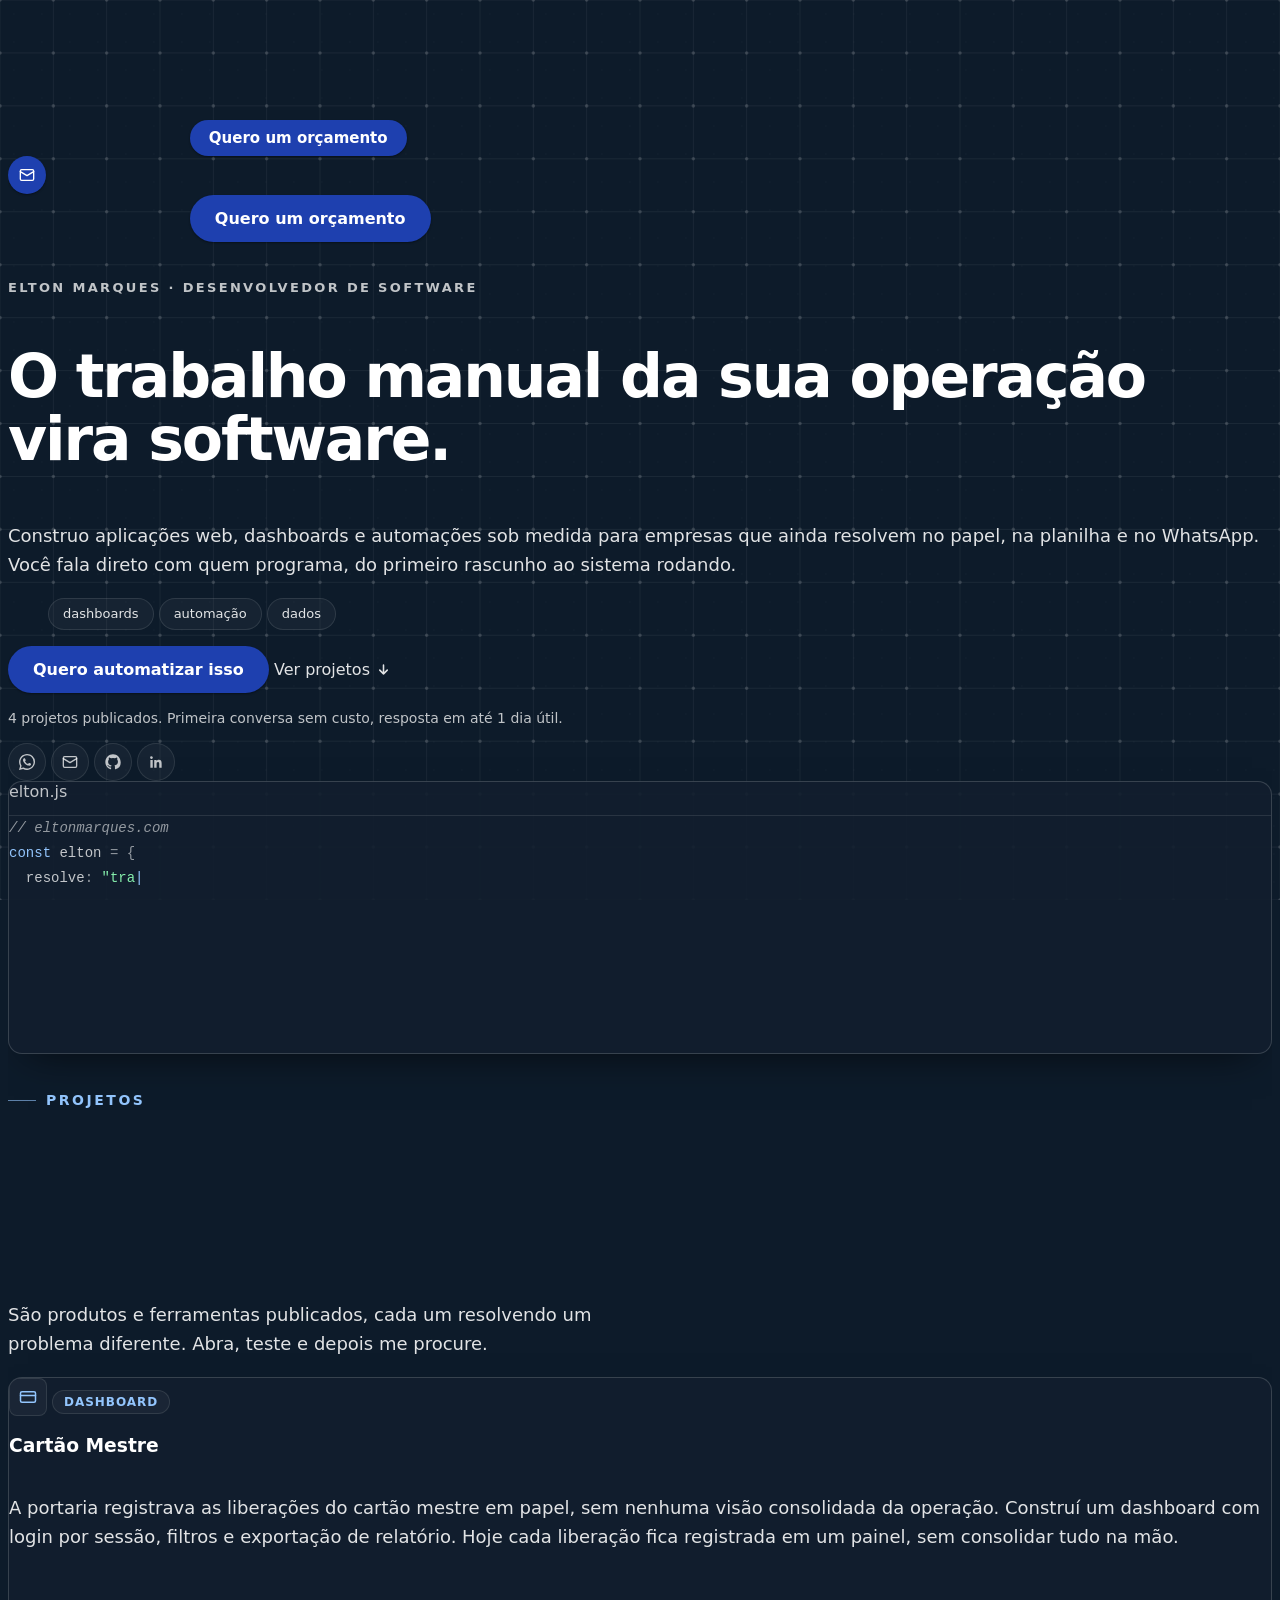
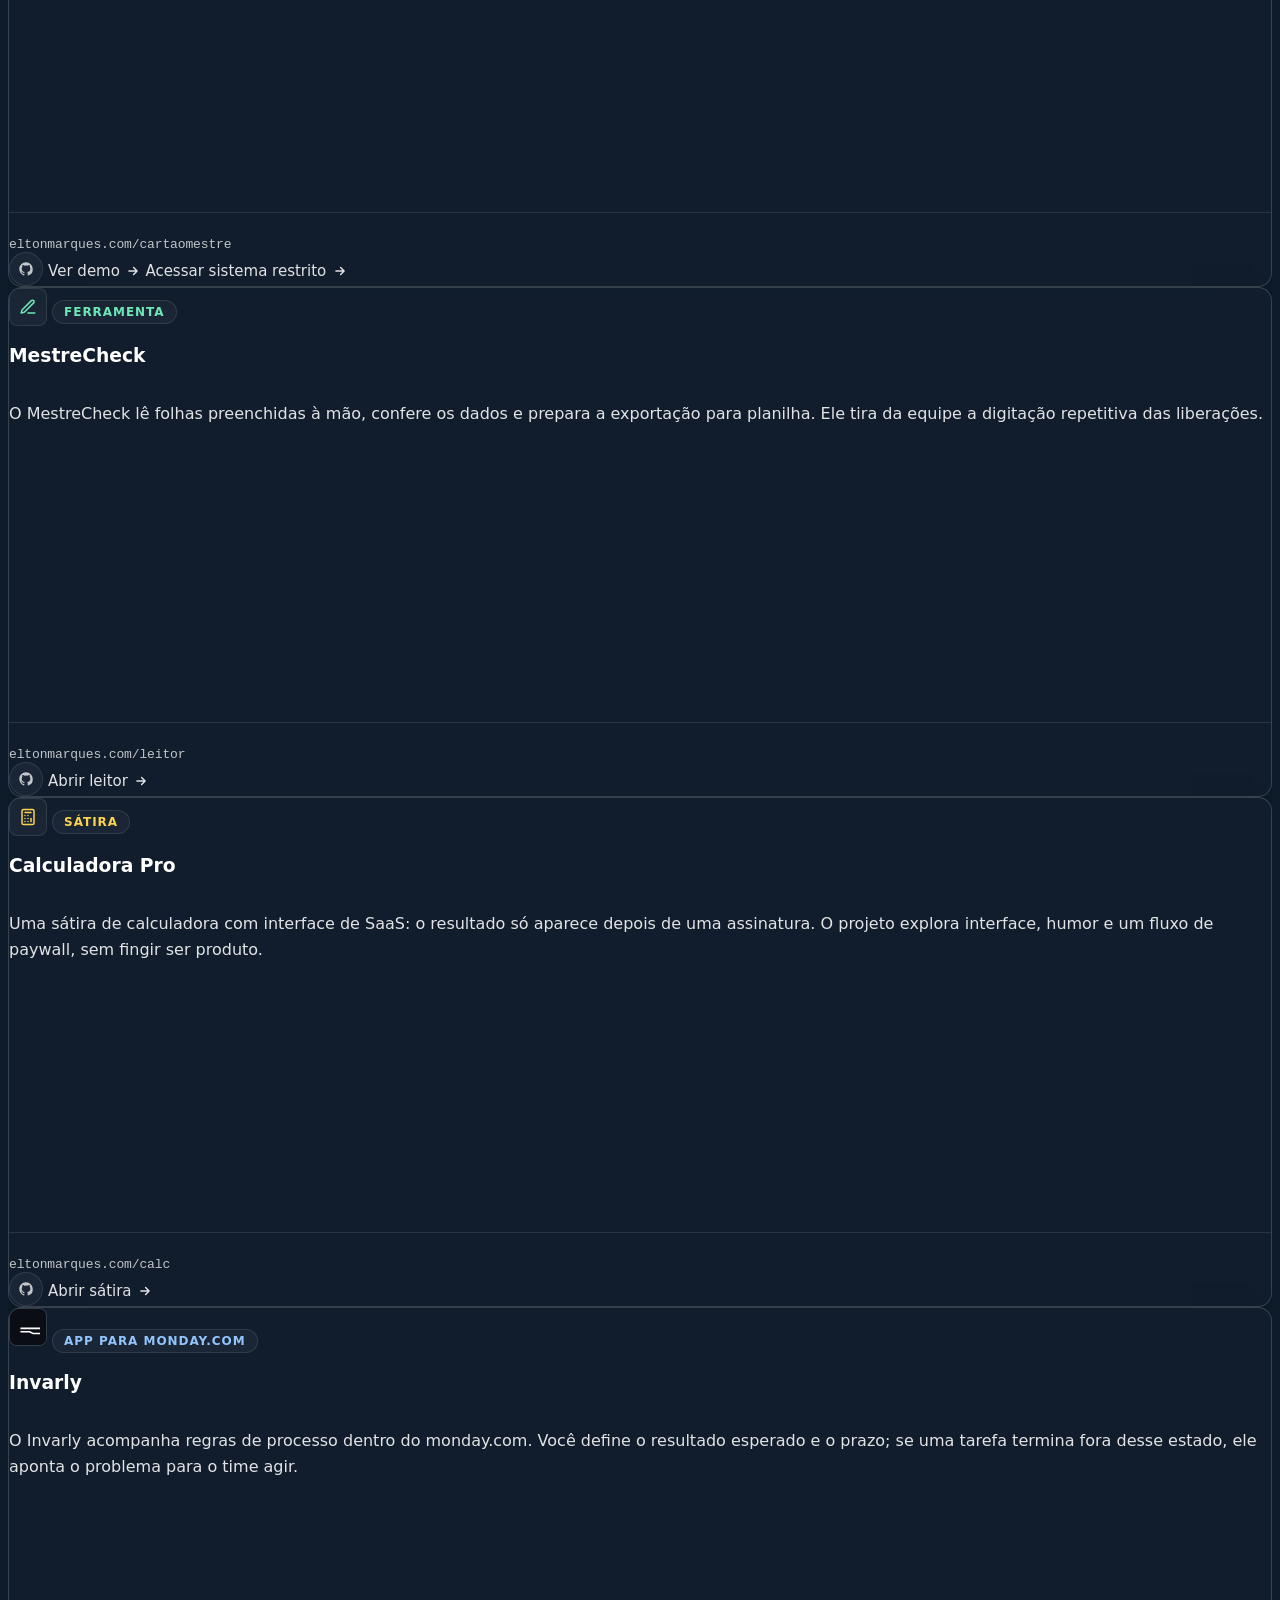
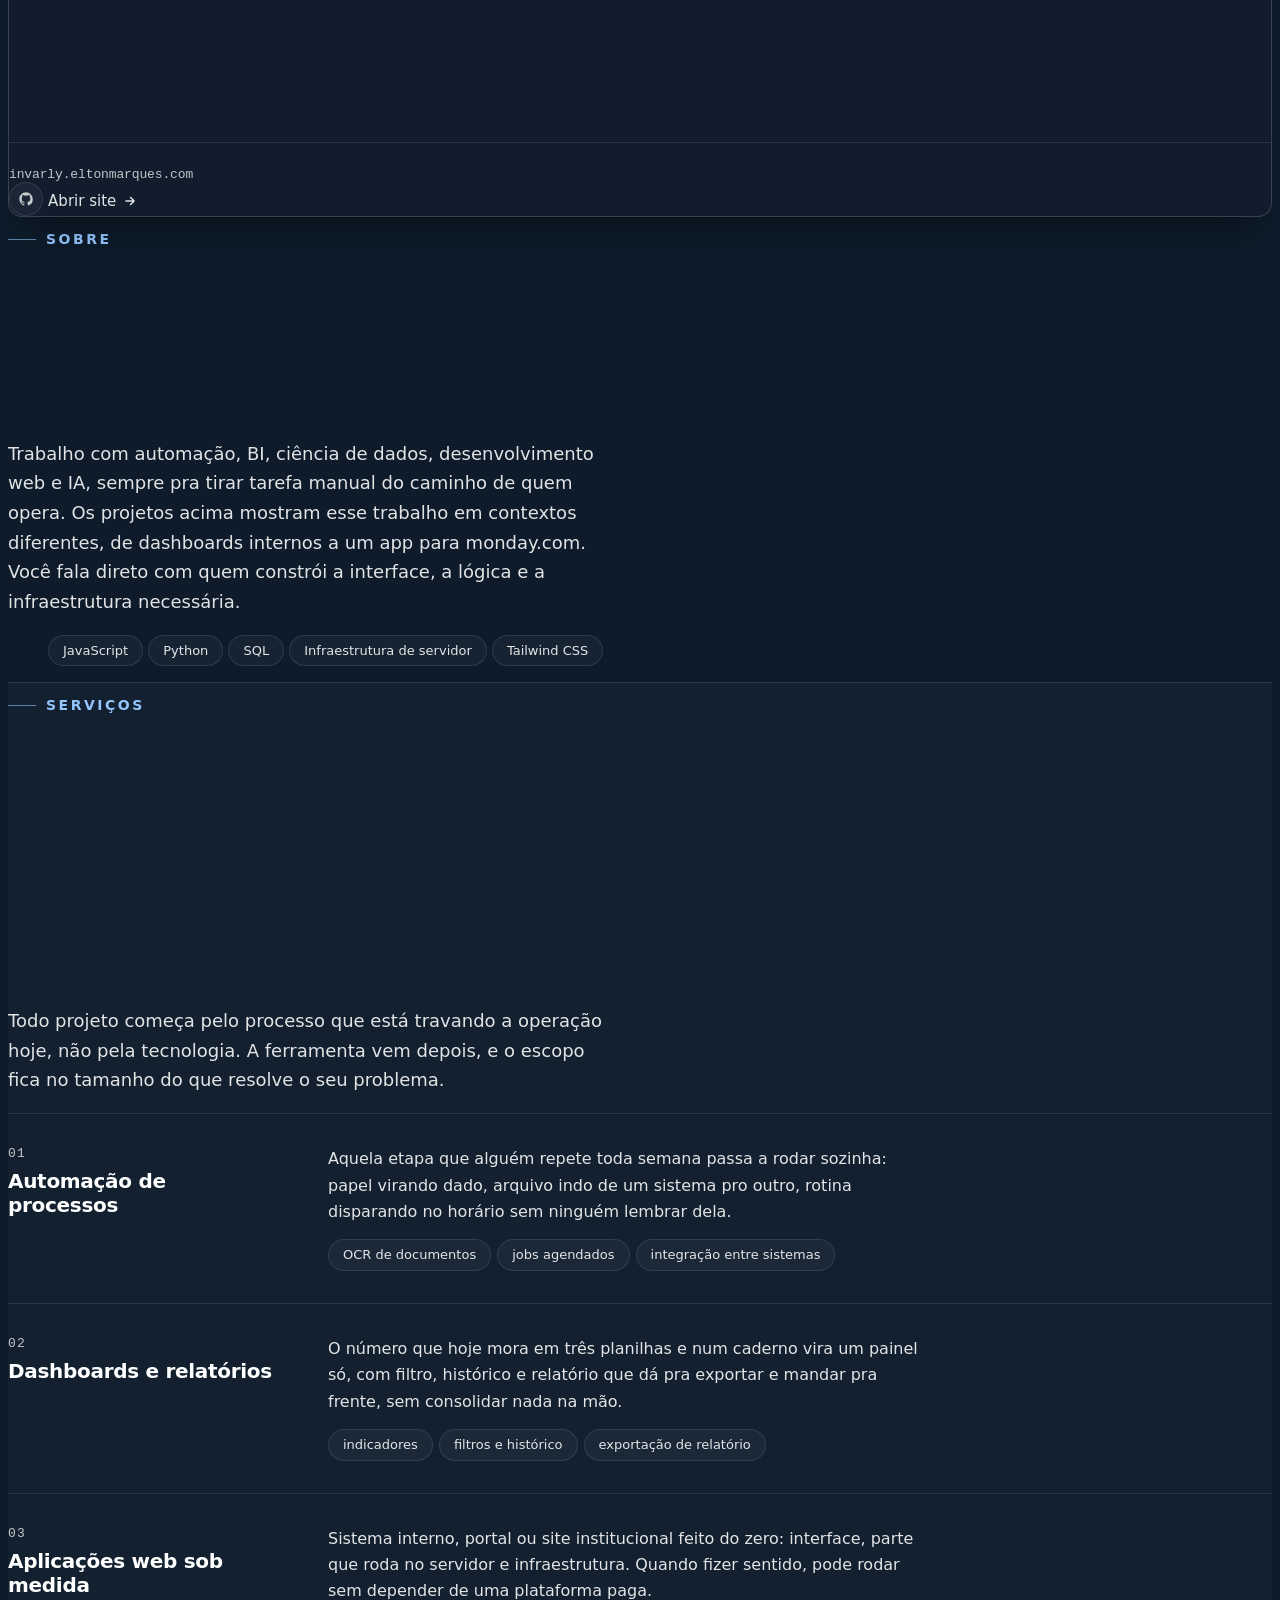
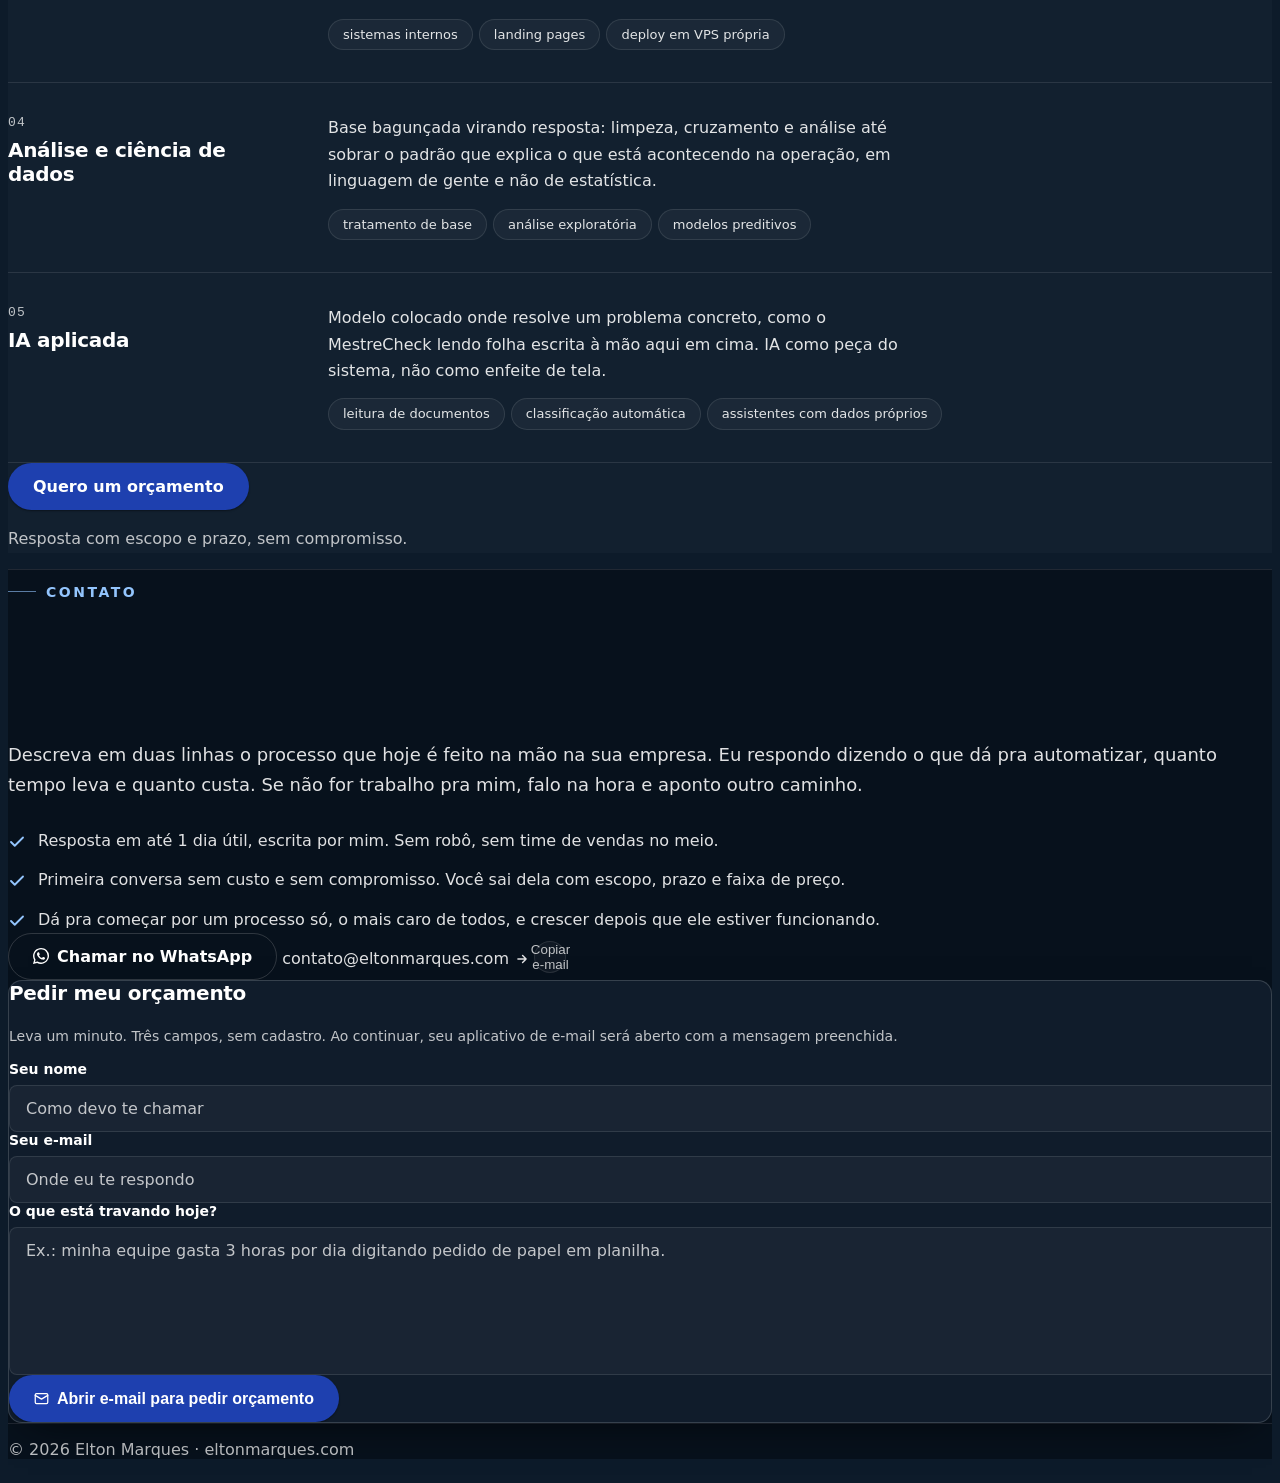
==== deploy/hub/index.html @ 1d5bebd1 "feat: use Invarly app icon" ====
<!doctype html>
<html lang="pt-BR">
  <head>
    <meta charset="utf-8" />
    <title>Elton Marques: automação, dashboards e sistemas sob medida</title>
    <meta content="width=device-width, initial-scale=1.0" name="viewport" />
    <meta
      name="description"
      content="Desenvolvedor de software. Crio dashboards, automações e sistemas web sob medida pra tirar o trabalho manual da sua operação. Me conte o gargalo e receba escopo, prazo e preço em até 1 dia útil."
    />
    <meta name="author" content="Elton Marques" />
    <meta name="theme-color" content="#0d1b2a" />
    <link rel="canonical" href="https://eltonmarques.com/" />
    <link rel="icon" href="design-system/assets/logo/logo-em-32.png" />

    <!-- og:image/twitter:image precisam ser URL absoluta: quem lê essas tags é
     um scraper externo (WhatsApp, LinkedIn, Slack), que não tem base pra
     resolver caminho relativo — com caminho relativo o preview do link
     simplesmente não carrega imagem. og-image.png é 1200x630 (gerado a partir
     do logo + paleta da página), então o card já pode ser
     "summary_large_image" em vez do antigo "summary" (que existia só porque o
     asset disponível era um quadrado de 256px). -->
    <meta property="og:type" content="website" />
    <meta property="og:url" content="https://eltonmarques.com/" />
    <meta property="og:site_name" content="Elton Marques" />
    <meta property="og:locale" content="pt_BR" />
    <meta
      property="og:title"
      content="Elton Marques: automação, dashboards e sistemas sob medida"
    />
    <meta
      property="og:description"
      content="Dashboards, automações e sistemas web sob medida pra tirar o trabalho manual da sua operação. Da interface ao servidor, com uma pessoa só."
    />
    <meta
      property="og:image"
      content="https://eltonmarques.com/design-system/assets/og-image.png"
    />
    <meta property="og:image:width" content="1200" />
    <meta property="og:image:height" content="630" />
    <meta name="twitter:card" content="summary_large_image" />
    <meta
      name="twitter:title"
      content="Elton Marques: automação, dashboards e sistemas sob medida"
    />
    <meta
      name="twitter:description"
      content="Dashboards, automações e sistemas web sob medida pra tirar o trabalho manual da sua operação. Da interface ao servidor, com uma pessoa só."
    />
    <meta
      name="twitter:image"
      content="https://eltonmarques.com/design-system/assets/og-image.png"
    />

    <!-- dados estruturados (schema.org/Person) — mesmos fatos já publicados
     na página (nome, cargo, e-mail, perfis, o que faço), só declarados de um
     jeito que buscadores conseguem ler direto; nada aqui que não esteja no
     HTML visível logo abaixo. -->
    <script type="application/ld+json">
      {
        "@context": "https://schema.org",
        "@type": "Person",
        "name": "Elton Marques",
        "url": "https://eltonmarques.com/",
        "image": "https://eltonmarques.com/design-system/assets/logo/logo-em-256.png",
        "jobTitle": "Desenvolvedor de Software",
        "description": "Desenvolvedor de software full-stack. Constrói aplicações web, dashboards e automações sob medida, da interface ao servidor.",
        "email": "mailto:contato@eltonmarques.com",
        "knowsAbout": [
          "Automação de processos",
          "Business Intelligence",
          "Ciência de dados",
          "Desenvolvimento web",
          "OCR",
          "JavaScript",
          "Python",
          "SQL"
        ],
        "sameAs": [
          "https://github.com/elton-marques",
          "https://www.linkedin.com/in/elton-marques/"
        ]
      }
    </script>

    <!-- preload das fontes que renderizam acima da dobra (400 corpo, 600
     botões/nav, 700 manchete). Sem isso o browser só descobre esses arquivos
     depois de baixar E parsear o css2_inter.css — três round trips em série
     (HTML -> CSS -> woff2) antes do texto aparecer na fonte certa. Os pesos
     500 e 800 continuam declarados no CSS mas não são pré-carregados: nada
     acima da dobra usa. -->
    <link
      rel="preload"
      as="font"
      type="font/woff2"
      crossorigin
      href="design-system/assets/inter-400-latin.woff2"
    />
    <link
      rel="preload"
      as="font"
      type="font/woff2"
      crossorigin
      href="design-system/assets/inter-600-latin.woff2"
    />
    <link
      rel="preload"
      as="font"
      type="font/woff2"
      crossorigin
      href="design-system/assets/inter-700-latin.woff2"
    />

    <!-- Mesmo runtime Tailwind usado no dashboard do Cartão Mestre. Fonte
     trocada pra Inter (self-hosted, design-system/assets/css2_inter.css) —
     o Cartão Mestre continua em Plus Jakarta Sans (css2_0b2072b66163.css,
     ainda no repo mas sem uso aqui), então por ora os dois divergem de
     tipografia; unificar de novo é só trocar o link lá também.

     NOTA DE PERFORMANCE: este é o Play CDN do Tailwind (~407 KB de JS que
     bloqueia a renderização e gera o CSS lendo o DOM em runtime). A própria
     Tailwind documenta como modo de desenvolvimento. É de longe o maior
     custo de carregamento da página e continua aqui por decisão consciente
     (trocar exigiria escrever o CSS à mão ou adicionar build step). Tudo em
     volta — fontes, fundo inicial, animações — foi otimizado assumindo esse
     custo fixo. -->
    <script src="design-system/assets/resource_3fa48481346f.js"></script>
    <link rel="stylesheet" href="design-system/assets/css2_inter.css" />

    <style>
      /* ==================================================================
         TOKENS — fonte única de verdade do visual da página.
         Três níveis por eixo (superfície, texto, raio, elevação), de
         propósito: a versão anterior tinha nove opacidades de texto e cinco
         raios diferentes espalhados pelo markup, o que achatava a
         hierarquia — tudo parecia igualmente importante.
         ================================================================== */
      :root {
        color-scheme: dark;

        /* Paleta do painel de identidade (media/Painel de Identidades Elton
         Marques.png): navy escuro + azul de marca, monocromática.
         --brand-navy é o fundo canônico do site inteiro; --accent é o único
         destaque claro (kicker, código, cursor, grade cinética, foco).
         ATENÇÃO: --brand-navy e --accent precisam continuar sendo hex
         literal de 6 dígitos — o script da grade cinética lê os dois com
         getComputedStyle e converte com regex de hex. */
        --brand-navy: #0d1b2a;
        --brand-blue: #1e40af;
        --brand-blue-hover: #2547c9;
        --accent: #93c5fd;
        --accent-emerald: #059669;
        --accent-amber: #d97706;

        /* superfícies — 3 níveis. Antes existia um "vidro" só, aplicado em
         29 elementos (card, chip, badge, ícone, botão social, toggle): tudo
         flutuava e nada era chão. Agora só card e painel têm elevação; chip
         e badge são superfície rasa, com borda e sem sombra. */
        --surface-2: rgba(18, 30, 46, 0.9);
        --surface-2-hover: rgba(30, 47, 68, 0.95);
        --surface-3: rgba(255, 255, 255, 0.04);
        --surface-3-hover: rgba(255, 255, 255, 0.08);

        /* linhas — filete, borda de card, borda em hover */
        --line-1: rgba(255, 255, 255, 0.1);
        --line-2: rgba(255, 255, 255, 0.16);
        --line-3: rgba(255, 255, 255, 0.28);

        /* texto: 3 níveis (declaração, corpo, meta). Os dois níveis de baixo
         subiram de 0.78/0.6 pra 0.88/0.74 sobre o navy: passar no AA é o
         piso, não a meta, e em tela de celular no sol o corpo em 78% já
         começava a sumir. Agora --text-2 dá ~14:1 e --text-3 ~9,6:1 contra
         --brand-navy, e a hierarquia entre os três continua visível. */
        --text-1: #ffffff;
        --text-2: rgba(255, 255, 255, 0.88);
        --text-3: rgba(255, 255, 255, 0.74);

        /* raio — 3 valores. --r-pill só em botão e chip; card e painel usam
         --r-md (14px, não 24px: raio muito grande em caixa grande é o que
         dá aquela leitura de "bolha" genérica). */
        --r-sm: 8px;
        --r-md: 14px;
        --r-pill: 9999px;

        /* elevação — 2 níveis, não uma sombra genérica em tudo */
        --elev-1: 0 1px 2px rgba(0, 0, 0, 0.4);
        --elev-2: 0 16px 40px -20px rgba(0, 0, 0, 0.75);

        /* bandas de seção — dão ritmo vertical à página sem introduzir cor
         nova na paleta monocromática: uma sobe, outra afunda em relação ao
         navy de base. As duas são TRANSLÚCIDAS de propósito, pra a grade
         cinética continuar passando por trás (fundo opaco mataria o efeito
         naquela faixa). */
        --band-up: rgba(255, 255, 255, 0.025);
        --band-down: rgba(4, 10, 18, 0.55);
      }

      html {
        scroll-behavior: smooth;
        /* rede de segurança: qualquer elemento que vaze da largura da
         viewport (ex.: item de grid sem largura mínima explícita) rolava a
         página inteira na horizontal e obrigava a dar zoom-out pra ver o
         site inteiro no celular — isso não deve acontecer nunca, mas trava
         aqui também caso escape de novo. */
        overflow-x: hidden;
      }
      @media (prefers-reduced-motion: reduce) {
        html {
          scroll-behavior: auto;
        }
      }

      body {
        overflow-x: hidden;
        /* o background também é declarado aqui, e não só na classe Tailwind
         do <body>: o CSS do Tailwind só existe depois que os 407 KB do Play
         CDN rodam, e sem esta regra a primeira pintura é branca. */
        background: var(--brand-navy);
        color: var(--text-1);
        font-family:
          "Inter",
          ui-sans-serif,
          system-ui,
          -apple-system,
          "Segoe UI",
          sans-serif;
      }

      * {
        scrollbar-width: thin;
        scrollbar-color: rgba(255, 255, 255, 0.18) transparent;
      }
      *::-webkit-scrollbar {
        width: 8px;
        height: 8px;
      }
      *::-webkit-scrollbar-thumb {
        background-color: rgba(255, 255, 255, 0.16);
        border-radius: 9999px;
      }

      /* ---------------------------------------------------------- foco */
      /* A versão anterior não definia foco em lugar nenhum além do
       skip-link: todo link, botão e card caía no outline padrão do browser,
       que sobre navy escuro é praticamente invisível. Navegar essa página
       só de teclado era adivinhação. */
      :where(a, button, [tabindex], input, textarea):focus-visible {
        outline: 2px solid var(--accent);
        outline-offset: 3px;
      }

      /* ------------------------------------------------------ tipografia */
      /* Escala em clamp() em vez de degraus de breakpoint: a manchete antes
       começava em 36px, grande demais pra um título de 3 linhas num aparelho
       de 360px. */
      .cm-h1 {
        font-size: clamp(1.875rem, 1.1rem + 3.6vw, 3.75rem);
        font-weight: 700;
        letter-spacing: -0.035em;
        line-height: 1.05;
        color: var(--text-1);
      }
      /* o h2 vinha topando em 36px contra um h1 de 60px: a diferença era
       pequena demais pra o título de seção parecer título e grande demais
       pra parecer subtítulo — ficava só "pequeno". Agora vai até 46px. */
      .cm-h2 {
        font-size: clamp(1.75rem, 1.25rem + 2.2vw, 2.875rem);
        font-weight: 700;
        letter-spacing: -0.03em;
        line-height: 1.1;
        color: var(--text-1);
      }
      /* rótulo de seção. Continua pequeno — mas agora é um <p>, e o <h2>
       ao lado carrega a frase de verdade. Antes o <h2> ERA este rótulo de
       12px, ou seja, a hierarquia semântica existia sem nenhum peso
       visual e sem dizer nada. */
      .cm-kicker {
        font-size: 0.8125rem;
        font-weight: 600;
        letter-spacing: 0.18em;
        text-transform: uppercase;
        color: var(--text-3);
      }
      /* rótulo de seção (Projetos / Sobre / Serviços / Contato). Antes o
       "Sobre" jogava o rótulo numa coluna de 8rem à esquerda e as outras
       seções empilhavam rótulo sobre título: dois alinhamentos diferentes
       na mesma página, e nenhum dos dois lia como início de seção. Agora é
       um bloco só, com filete e cor de acento pra marcar o começo. */
      .cm-kicker--sec {
        display: inline-flex;
        align-items: center;
        gap: 0.625rem;
        font-size: 0.875rem;
        color: var(--accent);
      }
      .cm-kicker--sec::before {
        content: "";
        width: 1.75rem;
        height: 1px;
        background: currentColor;
        opacity: 0.6;
      }
      /* âncora de alinhamento do cabeçalho: rótulo, título e linha de apoio
       compartilham a mesma borda esquerda e o mesmo teto de medida. */
      .cm-head {
        max-width: 60ch;
      }
      /* corpo: subiu um degrau inteiro (16/17px para 17/18px). Texto de
       venda que o visitante precisa ler inteiro não pode competir em
       tamanho com legenda de card. */
      .cm-lead {
        color: var(--text-2);
        line-height: 1.65;
        font-size: 1.0625rem;
      }
      @media (min-width: 640px) {
        .cm-lead {
          font-size: 1.125rem;
        }
      }
      /* corpo menor, dentro de card. Classe própria em vez de text-[...] do
       Tailwind pelo mesmo motivo de .cm-card--stack: mesma especificidade
       de .cm-lead, e a ordem do CSS injetado pelo Play CDN não é garantida —
       aqui a decisão fica no arquivo, não no acaso. */
      .cm-lead--sm {
        font-size: 1rem;
      }
      @media (min-width: 640px) {
        .cm-lead--sm {
          font-size: 1rem;
        }
      }
      .cm-mono {
        font-family:
          ui-monospace, "SFMono-Regular", "Cascadia Code", Menlo, Consolas,
          monospace;
        font-size: 0.8125rem;
        letter-spacing: -0.01em;
      }

      /* --------------------------------------------------------- botões */
      .cm-btn {
        display: inline-flex;
        align-items: center;
        justify-content: center;
        gap: 0.5rem;
        border-radius: var(--r-pill);
        font-weight: 600;
        font-size: 1rem;
        line-height: 1.2;
        padding: 0.8125rem 1.5rem;
        text-decoration: none;
        white-space: nowrap;
        cursor: pointer;
        transition:
          background 150ms ease,
          border-color 150ms ease,
          color 150ms ease,
          transform 150ms ease;
      }
      .cm-btn-sm {
        padding: 0.5rem 1.125rem;
        font-size: 0.9375rem;
      }
      /* variante quadrada, só ícone — o CTA do topo no mobile */
      .cm-btn-icon {
        padding: 0;
        width: 2.25rem;
        height: 2.25rem;
        flex: none;
      }
      .cm-btn-primary {
        position: relative;
        /* isolation + z-index:-1 no ::after: dentro deste contexto de
         empilhamento o pseudo pinta ACIMA do background do botão e ABAIXO do
         texto, que é conteúdo em fluxo. É o que permite o wipe passar por
         trás do rótulo sem envolver o rótulo num <span> extra em cada um dos
         seis botões primários da página. */
        isolation: isolate;
        overflow: hidden;
        background: var(--brand-blue);
        color: #fff;
        border: 1px solid transparent;
        box-shadow: var(--elev-1);
      }
      /* radial-reveal-button (Originkit) — o preenchimento do hover cresce a
       partir do ponto exato onde o cursor entrou, em vez de trocar de cor de
       uma vez. Porta em CSS puro: o original anima clip-path com
       framer-motion, aqui é uma transition e duas custom properties que o
       script no fim do <body> escreve no pointerenter/pointerleave. 150% é o
       raio que cobre o botão a partir de qualquer canto (circle() resolve
       porcentagem contra a diagonal/√2). */
      .cm-btn-primary::after {
        content: "";
        position: absolute;
        inset: 0;
        z-index: -1;
        background: var(--brand-blue-hover);
        clip-path: circle(0% at var(--cm-rx, 50%) var(--cm-ry, 50%));
        transition: clip-path 450ms cubic-bezier(0.22, 1, 0.36, 1);
      }
      .cm-btn-primary:hover::after,
      .cm-btn-primary:focus-visible::after {
        clip-path: circle(150% at var(--cm-rx, 50%) var(--cm-ry, 50%));
      }
      .cm-btn-primary:hover {
        transform: translateY(-1px);
      }
      .cm-btn-ghost {
        background: transparent;
        color: var(--text-1);
        border: 1px solid var(--line-2);
      }
      .cm-btn-ghost:hover {
        background: var(--surface-3);
        border-color: var(--line-3);
      }
      @media (prefers-reduced-motion: reduce) {
        .cm-btn-primary:hover {
          transform: none;
        }
        .cm-btn-primary::after {
          transition: none;
        }
      }

      /* link de texto com seta — a ação secundária desceu de "pílula de
       vidro concorrendo com o CTA" pra isto. Só existe um botão dominante
       na página agora. */
      .cm-link {
        display: inline-flex;
        align-items: center;
        gap: 0.4rem;
        color: var(--text-2);
        font-weight: 500;
        font-size: 1rem;
        text-decoration: none;
        transition: color 150ms ease;
        /* reset de <button> — cm-link também é usado no botão "Copiar
         e-mail" (sem href, precisa ser <button>), então zera o chrome
         nativo pra ficar idêntico ao <a>. Inerte em âncora (que já não
         tem nada disso). */
        background: none;
        border: none;
        padding: 0;
        font-family: inherit;
        cursor: pointer;
      }
      .cm-link:hover {
        color: var(--text-1);
      }
      .cm-link svg {
        transition: transform 180ms cubic-bezier(0.16, 1, 0.3, 1);
      }
      .cm-link:hover svg {
        transform: translateX(3px);
      }
      /* variante de seta pra baixo — mesma especificidade da regra acima,
       vence por vir depois no arquivo */
      .cm-link--down:hover svg {
        transform: translateY(2px);
      }
      @media (prefers-reduced-motion: reduce) {
        .cm-link:hover svg,
        .cm-link--down:hover svg {
          transform: none;
        }
      }

      /* --------------------------------------------------- formulário */
      /* Sem framework de validação: required + type="email" do HTML cuidam
       da validação básica no client. O site não tem back-end (HTML
       estático), então o submit monta um mailto: com os campos preenchidos
       e abre o cliente de e-mail do visitante, o mesmo caminho que o botão
       de contato já usava antes do formulário existir. */
      .cm-field {
        display: block;
      }
      .cm-label {
        display: block;
        font-size: 0.875rem;
        font-weight: 600;
        color: var(--text-1);
        margin-bottom: 0.5rem;
      }
      .cm-input {
        display: block;
        width: 100%;
        background: var(--surface-3);
        border: 1px solid var(--line-1);
        border-radius: var(--r-sm);
        color: var(--text-1);
        font-size: 1rem;
        font-family: inherit;
        padding: 0.8125rem 1rem;
        transition:
          border-color 150ms ease,
          background 150ms ease;
      }
      .cm-input::placeholder {
        color: var(--text-3);
      }
      .cm-input:hover {
        border-color: var(--line-2);
      }
      .cm-input:focus {
        border-color: var(--accent);
        background: var(--surface-3-hover);
      }
      .cm-input:invalid:not(:placeholder-shown) {
        border-color: #fca5a5;
      }
      .cm-textarea {
        resize: vertical;
        min-height: 7.5rem;
      }
      .cm-form-note {
        color: var(--text-3);
        font-size: 0.875rem;
        line-height: 1.6;
      }
      .cm-form-status {
        color: var(--accent);
        font-size: 0.875rem;
        line-height: 1.6;
      }

      /* lista de garantias do contato: o que o visitante recebe se mandar a
       mensagem. Fica ao lado do formulário, não abaixo, pra ser lida ANTES
       de o cursor chegar no primeiro campo. */
      .cm-list {
        list-style: none;
        margin: 1.75rem 0 0;
        padding: 0;
        display: grid;
        gap: 0.875rem;
      }
      .cm-list li {
        display: grid;
        grid-template-columns: 1.125rem 1fr;
        gap: 0.75rem;
        color: var(--text-2);
        font-size: 1rem;
        line-height: 1.6;
      }
      .cm-list svg {
        margin-top: 0.3125rem;
        color: var(--accent);
      }

      /* ---------------------------------------------------- chip / badge */
      .cm-chip {
        display: inline-flex;
        align-items: center;
        border-radius: var(--r-pill);
        background: var(--surface-3);
        border: 1px solid var(--line-1);
        color: var(--text-2);
        font-size: 0.8125rem;
        font-weight: 500;
        line-height: 1.2;
        padding: 0.4375rem 0.875rem;
      }
      .cm-badge {
        display: inline-flex;
        align-items: center;
        gap: 0.375rem;
        font-size: 0.75rem;
        font-weight: 600;
        letter-spacing: 0.08em;
        text-transform: uppercase;
        color: var(--text-3);
        white-space: nowrap;
      }
      .cm-badge--tag {
        border: 1px solid var(--line-1);
        border-radius: var(--r-pill);
        background: var(--surface-3);
        padding: 0.25rem 0.6875rem;
      }
      /* cores de categoria em opacidade cheia (antes eram /80 sobre vidro,
       contraste no limite) */
      .cm-tag-blue {
        color: #93c5fd;
      }
      .cm-tag-emerald {
        color: #6ee7b7;
      }
      .cm-tag-amber {
        color: #fcd34d;
      }

      /* --------------------------------------------------- superfícies */
      .cm-panel {
        background: var(--surface-2);
        border: 1px solid var(--line-2);
        border-radius: var(--r-md);
        box-shadow: var(--elev-2);
      }
      .cm-icon {
        display: inline-flex;
        align-items: center;
        justify-content: center;
        width: 2.25rem;
        height: 2.25rem;
        flex: none;
        border-radius: var(--r-sm);
        background: var(--surface-3);
        border: 1px solid var(--line-1);
      }
      .cm-rule {
        border-top: 1px solid var(--line-1);
      }

      /* Ritmo A-A-B-A-C: hero, Projetos e Sobre ficam no fundo base; Serviços
       sobe uma banda e Contato + rodapé afundam, fechando a página. O filete
       de .cm-rule fica junto de propósito — a troca de tom sozinha deixa a
       borda da banda mole, com o filete a quebra lê como intencional. */
      .cm-band-up {
        background: var(--band-up);
      }
      .cm-band-down {
        background: var(--band-down);
      }

      /* ---------------------------------------- fundo ambiente (grade) */
      /* Grade de pontos em canvas que se deforma perto do cursor e ondula ao
       clique — script no fim do <body>. Cor única (--accent) pra continuar
       monocromática. */
      #cm-kinetic-grid {
        position: fixed;
        inset: 0;
        z-index: 0;
        pointer-events: none;
      }

      /* ---------------------------------------------------------- cards */
      .cm-card {
        position: relative;
        overflow: hidden;
        display: block;
        background: var(--surface-2);
        border: 1px solid var(--line-2);
        border-radius: var(--r-md);
        box-shadow: var(--elev-2);
        text-decoration: none;
        transition:
          transform 200ms cubic-bezier(0.16, 1, 0.3, 1),
          border-color 200ms ease,
          background 200ms ease,
          box-shadow 200ms ease;
      }
      /* cards que precisam empurrar o rodapé (endereço + "Acessar") pro fim
       da caixa, pra os dois cards da linha alinharem embaixo mesmo com
       descrições de tamanhos diferentes. Classe própria em vez das
       utilitárias "flex flex-col" do Tailwind: o CSS do Play CDN é injetado
       em runtime e a ordem dele em relação a este <style> não é garantida —
       com a mesma especificidade (uma classe cada), quem vier depois vence,
       e isso decidiria display:block vs display:flex por acaso. */
      .cm-card--stack {
        display: flex;
        flex-direction: column;
      }
      /* Os projetos partilham a mesma caixa em telas de duas colunas. No
       celular a altura volta a ser definida pelo conteúdo, sem áreas vazias. */
      @media (min-width: 640px) {
        .cm-project-card {
          min-height: 31.75rem;
        }
      }
      .cm-card__foot {
        margin-top: auto;
        padding-top: 1.25rem;
      }
      .cm-card:hover {
        transform: translateY(-4px);
        border-color: var(--line-3);
        background: var(--surface-2-hover);
        box-shadow: 0 24px 48px -20px rgba(0, 0, 0, 0.8);
      }
      .cm-card:hover .cm-card__arrow {
        color: var(--text-1);
      }
      .cm-card:hover .cm-card__arrow svg {
        transform: translateX(3px);
      }
      .cm-card__arrow {
        display: inline-flex;
        align-items: center;
        gap: 0.4rem;
        font-size: 0.9375rem;
        font-weight: 500;
        color: var(--text-2);
        text-decoration: none;
        transition: color 200ms ease;
      }
      .cm-card__arrow svg {
        transition: transform 200ms ease;
      }
      .cm-card__glow {
        position: absolute;
        inset: -40% -40% auto auto;
        width: 12rem;
        height: 12rem;
        border-radius: 9999px;
        filter: blur(50px);
        opacity: 0.16;
        pointer-events: none;
      }

      /* --------------------------------------- shine-card (Originkit) */
      /* O original é um shader WebGL: um campo hexagonal de discos metálicos
       que inclinam por ruído e refletem a luz do cursor. Um contexto WebGL
       POR CARD — quatro aqui, mais o canvas 2D do fundo — é caro demais pro que
       entrega numa página com quatro cards de texto, e o shader foi desenhado
       pra ser a superfície inteira do card, não um véu por cima de conteúdo.
       Portado como intenção, não como implementação: um brilho que segue o
       cursor pela superfície, alimentado pelo MESMO pointermove que o tilt 3D
       já escuta (ver cm-card-tilt no fim do <body>). Zero canvas novo, zero
       rAF novo, zero listener novo. */
      .cm-sheen {
        position: absolute;
        inset: 0;
        border-radius: inherit;
        pointer-events: none;
        opacity: 0;
        transition: opacity 300ms ease;
        background: radial-gradient(
          200px circle at var(--cm-sx, 50%) var(--cm-sy, 50%),
          rgba(255, 255, 255, 0.09),
          rgba(147, 197, 253, 0.05) 40%,
          rgba(255, 255, 255, 0) 65%
        );
      }
      .cm-card:hover .cm-sheen {
        opacity: 1;
      }

      /* --------------------------------------- glow-border (Originkit) */
      /* Cometa de luz percorrendo a borda: gradiente cônico girando atrás do
       quadro, mascarado até sobrar só o anel (mask-composite recorta o miolo
       da content-box, deixando o padding de 1px). Usado UMA vez na página, no
       card destaque.
       O original gira com um loop de rAF em JS; aqui a rotação é uma custom
       property registrada com @property e animada pelo próprio CSS — mais
       barato, sem JS nenhum, e o navegador para a animação sozinho quando o
       elemento sai de vista. Só roda no hover, então em repouso não há
       movimento permanente na página.
       Sem suporte a @property o ângulo não anima e sobra um anel estático com
       um ponto de luz — degradação aceitável pra um efeito de hover. */
      @property --cm-glow-angle {
        syntax: "<angle>";
        initial-value: 0deg;
        inherits: false;
      }
      .cm-glow {
        position: absolute;
        inset: 0;
        border-radius: inherit;
        padding: 1px;
        pointer-events: none;
        opacity: 0;
        transition: opacity 300ms ease;
        background: conic-gradient(
          from var(--cm-glow-angle) at 50% 50%,
          #93c5fd 0deg,
          rgba(147, 197, 253, 0.35) 30deg,
          rgba(255, 255, 255, 0.05) 61deg,
          rgba(255, 255, 255, 0.05) 78deg,
          rgba(147, 197, 253, 0.35) 145deg,
          #93c5fd 180deg,
          rgba(147, 197, 253, 0.35) 210deg,
          rgba(255, 255, 255, 0.05) 241deg,
          rgba(255, 255, 255, 0.05) 258deg,
          rgba(147, 197, 253, 0.35) 325deg,
          #93c5fd 360deg
        );
        -webkit-mask:
          linear-gradient(#fff 0 0) content-box,
          linear-gradient(#fff 0 0);
        -webkit-mask-composite: xor;
        mask:
          linear-gradient(#fff 0 0) content-box,
          linear-gradient(#fff 0 0);
        mask-composite: exclude;
      }
      .cm-card:hover .cm-glow {
        opacity: 1;
        animation: cm-glow-spin 4s linear infinite;
      }
      @keyframes cm-glow-spin {
        to {
          --cm-glow-angle: 360deg;
        }
      }
      @media (prefers-reduced-motion: reduce) {
        .cm-card:hover .cm-glow {
          animation: none;
        }
        .cm-sheen {
          transition: none;
        }
      }
      @media (prefers-reduced-motion: reduce) {
        .cm-card:hover {
          transform: none;
        }
        .cm-card:hover .cm-card__arrow svg {
          transform: none;
        }
      }

      /* barra de endereço dos cards de projeto — é o material de
       credibilidade da página: o endereço é real e dá pra conferir. Não
       inventa número, cliente nem depoimento; só mostra que o sistema está
       no ar. */
      .cm-addr {
        display: inline-flex;
        align-items: center;
        gap: 0.5rem;
        min-width: 0;
        color: var(--text-3);
      }
      .cm-addr__url {
        overflow: hidden;
        text-overflow: ellipsis;
        white-space: nowrap;
      }

      /* ------------------------------------------------ botões sociais */
      .cm-social {
        display: inline-flex;
        align-items: center;
        justify-content: center;
        width: 2.25rem;
        height: 2.25rem;
        border-radius: var(--r-pill);
        border: 1px solid var(--line-1);
        background: var(--surface-3);
        color: var(--text-3);
        text-decoration: none;
        transition:
          color 150ms ease,
          border-color 150ms ease,
          background 150ms ease;
      }
      .cm-social:hover {
        color: var(--text-1);
        border-color: var(--line-3);
        background: var(--surface-3-hover);
      }
      .cm-social--sm {
        width: 2rem;
        height: 2rem;
      }

      /* voltar ao topo: aparece só depois que o herói sai da tela. Quem
       chegou no rodapé leu a página inteira e o caminho de volta pro CTA do
       topo é rolagem longa no celular. Fica escondido com visibility, não
       só com opacity, pra não virar alvo de tab invisível. */
      .cm-totop {
        position: fixed;
        right: 1rem;
        bottom: 1rem;
        z-index: 40;
        width: 2.75rem;
        height: 2.75rem;
        background: var(--surface-2);
        border-color: var(--line-2);
        color: var(--text-2);
        box-shadow: var(--elev-2);
        opacity: 0;
        visibility: hidden;
        transform: translateY(0.5rem);
        transition:
          opacity 200ms ease,
          transform 200ms ease,
          visibility 200ms ease,
          color 150ms ease,
          border-color 150ms ease,
          background 150ms ease;
      }
      .cm-totop:hover {
        background: var(--surface-2-hover);
        border-color: var(--line-3);
        color: var(--text-1);
      }
      .cm-totop.is-visible {
        opacity: 1;
        visibility: visible;
        transform: none;
      }
      @media (min-width: 640px) {
        .cm-totop {
          right: 1.5rem;
          bottom: 1.5rem;
        }
      }
      @media (prefers-reduced-motion: reduce) {
        .cm-totop {
          transition: none;
        }
      }

      /* ----------------------------------------------------- navegação */
      /* Fundo quase opaco (não translúcido de verdade) porque fica fixa no
       topo por cima de conteúdo que rola por baixo — sem backdrop-filter em
       lugar nenhum do site, por custo de GPU. */
      .cm-nav {
        background: rgba(13, 27, 42, 0.9);
        border-bottom: 1px solid var(--line-1);
      }
      .cm-nav__link {
        color: var(--text-2);
        font-size: 0.9375rem;
        font-weight: 500;
        text-decoration: none;
        transition: color 150ms ease;
      }
      .cm-nav__link:hover {
        color: var(--text-1);
      }

      /* ------------------------------------------------------- seções */
      .cm-section {
        scroll-margin-top: 72px; /* nav de 65px + 7px de folga */
      }

      /* Hero ocupa a tela antes do scroll pra a próxima seção não vazar na
       primeira dobra (65px = altura real da nav: h-16 + 1px de borda). A
       guarda de min-height:700px é nova e existe porque a manchete cresceu:
       em tela baixa (celular deitado, notebook pequeno) forçar 100dvh
       espremia o conteúdo; abaixo disso o hero simplesmente cresce com o que
       tem dentro. min-height dobrado é fallback progressivo — dvh some se o
       browser não suportar e o 100vh anterior prevalece. */
      .cm-hero {
        display: flex;
        align-items: center;
      }
      @media (min-height: 700px) {
        .cm-hero {
          min-height: calc(100vh - 65px);
          min-height: calc(100dvh - 65px);
        }
      }

      /* -------------------------------------------- hero-parallax-glow */
      /* Camada de aura atrás do conteúdo do herói (z-index:-1 no contexto de
       empilhamento do próprio .cm-hero, que já é "relative z-10" — fica
       acima da grade cinética fixa (z-index:0 global) e atrás do texto).
       cm-hero-parallax.js move essa camada a ~35% da velocidade da rolagem
       enquanto o herói está visível, dando profundidade (o resto da página
       não ganha listener nenhum — desliga via IntersectionObserver). Sem
       prefers-reduced-motion o script nem inicia: a camada fica parada,
       ainda visível como brilho ambiente. */
      .cm-hero-glow {
        position: absolute;
        inset: -15% -10% auto -10%;
        height: 130%;
        z-index: -1;
        pointer-events: none;
        background: radial-gradient(
          620px circle at 50% 30%,
          rgba(147, 197, 253, 0.16),
          rgba(147, 197, 253, 0.05) 45%,
          rgba(147, 197, 253, 0) 72%
        );
        will-change: transform;
      }

      /* ------------------------------------------- lista de serviços */
      /* Duas versões atrás eram cinco cards idênticos em lg:grid-cols-5; a
       versão seguinte virou <dl> com uma linha de texto por item, e o
       problema mudou de forma: cinco rótulos de uma palavra ("Automação",
       "BI", "IA") não dizem o que o visitante leva pra casa. Agora cada
       linha tem número, nome com verbo, o resultado em uma frase e as
       entregas concretas em chips. Continua lista editorial, sem caixa. */
      .cm-svc {
        list-style: none;
        margin: 0;
        padding: 0;
        border-top: 1px solid var(--line-1);
      }
      .cm-svc__item {
        position: relative;
        display: grid;
        gap: 0.75rem;
        padding: 1.75rem 0;
        border-bottom: 1px solid var(--line-1);
      }
      @media (min-width: 768px) {
        .cm-svc__item {
          grid-template-columns: 17rem 1fr;
          gap: 0 3rem;
          padding: 2rem 0;
        }
      }
      /* o filete de baixo acende da esquerda pra direita no hover: dá
       resposta ao ponteiro sem empurrar nenhum texto de lugar (translate
       aqui faria a linha inteira tremer a cada passada do mouse). */
      .cm-svc__item::after {
        content: "";
        position: absolute;
        left: 0;
        bottom: -1px;
        width: 0;
        height: 1px;
        background: var(--accent);
        transition: width 0.4s ease;
      }
      .cm-svc__item:hover::after {
        width: 100%;
      }
      @media (prefers-reduced-motion: reduce) {
        .cm-svc__item::after {
          transition: none;
        }
      }
      .cm-svc__num {
        display: block;
        color: var(--text-3);
        letter-spacing: 0.1em;
      }
      .cm-svc__title {
        margin-top: 0.5rem;
        font-size: 1.125rem;
        font-weight: 600;
        letter-spacing: -0.015em;
        color: var(--text-1);
      }
      @media (min-width: 768px) {
        .cm-svc__title {
          font-size: 1.25rem;
        }
      }
      .cm-svc__desc {
        margin: 0;
        color: var(--text-2);
        font-size: 1rem;
        line-height: 1.65;
        max-width: 58ch;
      }
      .cm-svc__tags {
        display: flex;
        flex-wrap: wrap;
        gap: 0.375rem;
        margin: 0.875rem 0 0;
        padding: 0;
        list-style: none;
      }

      /* ------------------------------------- mockup de código (hero) */
      .cm-code {
        font-family:
          ui-monospace, "SFMono-Regular", "Cascadia Code", Menlo, Consolas,
          monospace;
        font-size: 0.8125rem;
        line-height: 1.7;
      }
      @media (min-width: 1024px) {
        .cm-code {
          font-size: 0.875rem;
          line-height: 1.8;
        }
      }
      .cm-code .tok-kw {
        color: var(--accent);
      }
      .cm-code .tok-str {
        color: #86efac;
      }
      .cm-code .tok-prop {
        color: rgba(255, 255, 255, 0.75);
      }
      .cm-code .tok-punc {
        color: rgba(255, 255, 255, 0.55);
      }
      .cm-code .tok-com {
        color: rgba(255, 255, 255, 0.55);
        font-style: italic;
      }

      /* cursor de digitação do mockup — o script anexa e reposiciona este
       span a cada caractere, e o remove alguns segundos depois de terminar
       (antes ficava piscando pra sempre). */
      .cm-caret {
        display: inline-block;
        width: 1ch;
        color: var(--accent);
        animation: cm-caret-blink 1s step-end infinite;
      }
      @keyframes cm-caret-blink {
        0%,
        100% {
          opacity: 1;
        }
        50% {
          opacity: 0;
        }
      }
      @media (prefers-reduced-motion: reduce) {
        .cm-caret {
          display: none;
        }
      }

      /* ---------------------------------------------------- animações */
      /* entrada suave do herói, dispara no load — não depende de rolagem
       porque o herói já está na primeira tela. Escalonada via
       style="animation-delay". */
      @keyframes cm-rise-in {
        from {
          opacity: 0;
          transform: perspective(800px) translateY(10px) rotateX(6deg) scale(0.98);
        }
        to {
          opacity: 1;
          transform: perspective(800px) translateY(0) rotateX(0deg) scale(1);
        }
      }
      .cm-rise-in {
        animation: cm-rise-in 500ms cubic-bezier(0.16, 1, 0.3, 1) both;
      }
      @media (prefers-reduced-motion: reduce) {
        .cm-rise-in {
          animation: none;
        }
      }

      /* entrada dos blocos abaixo do herói — ao contrário do .cm-rise-in
       acima, esses só aparecem quando o usuário rola até eles. O script
       observa cada .cm-reveal com IntersectionObserver e soma .is-visible
       quando entra na viewport, disparando a mesma keyframe cm-rise-in
       (reusada aqui, não duplicada). De propósito usa "animation", não
       "transition": os cards de Projetos são .cm-card *e* .cm-reveal ao
       mesmo tempo, e .cm-card já tem sua própria "transition" pro hover —
       se cm-reveal também setasse "transition" nesses elementos, uma
       declaração pisaria na outra (é a mesma propriedade CSS, não soma) e o
       hover suave do card quebraria. "animation" roda em paralelo à
       transition do hover sem interferir. */
      .cm-reveal {
        opacity: 0;
        transform: translateY(10px);
      }
      .cm-reveal.is-visible {
        animation: cm-rise-in 600ms cubic-bezier(0.16, 1, 0.3, 1) both;
      }
      @media (prefers-reduced-motion: reduce) {
        .cm-reveal {
          opacity: 1;
          transform: none;
        }
        .cm-reveal.is-visible {
          animation: none;
        }
      }

      /* o script soma esta classe no "animationend" de cm-rise-in — solta o
       transform de volta pro cascade normal depois que a entrada assenta.
       Sem isso, "animation: ... both" continua "segurando"
       transform: translateY(0) pra sempre (efeito colateral pouco óbvio do
       CSS: uma animação em andamento — ou parada com fill-mode
       both/forwards — vence estilo inline e regras normais de :hover no
       cascade, especificidade não importa aí). Isso quebrava em silêncio
       tanto o lift do :hover em .cm-card quanto o tilt 3D dos cards de
       Projetos, que também são .cm-reveal. Duas regras separadas de
       propósito: a de baixo (uma classe só, mesma especificidade de
       .cm-reveal, decidida por ordem no arquivo) devolve o transform de
       descanso sem brigar com .cm-card:hover (duas classes, especificidade
       maior, sempre vence quando ativo); a de cima (três classes) só existe
       pra ter especificidade suficiente e finalmente desligar a animation. */
      .cm-reveal-settled {
        transform: none;
      }
      .cm-reveal.is-visible.cm-reveal-settled {
        animation: none;
        opacity: 1;
      }
      /* mesma ideia pros títulos: sem isso o "animation: ... both" segura um
       clip-path no elemento pra sempre, e clip-path cria bloco contentor —
       herança de problema desnecessária num <h2> que já terminou de entrar */
      .cm-mask-reveal.is-visible.cm-reveal-settled {
        animation: none;
        clip-path: none;
      }

      /* ------------------------------ mask-text-reveal (Originkit) */
      /* Títulos sobem por trás de uma máscara em vez de fazer fade genérico.
       O original anima clip-path com framer-motion; a técnica é a mesma
       (inset() do estado escondido até o descoberto), aqui como keyframe CSS.
       Substitui o .cm-reveal nos títulos — não soma sistema de animação
       novo, o mesmo IntersectionObserver dispara os dois.
       O estado final é inset NEGATIVO, não 0: em 0 o clip encosta exatamente
       na border-box e o antialiasing come a ponta de descendentes (g, p, q) e
       de acentos. Negativo solta o recorte de vez. */
      .cm-mask-reveal {
        clip-path: inset(105% 0% -25% 0%);
      }
      .cm-mask-reveal.is-visible,
      .cm-mask-load {
        animation: cm-mask-in 900ms cubic-bezier(0.22, 1, 0.36, 1) both;
      }
      @keyframes cm-mask-in {
        from {
          clip-path: inset(105% 0% -25% 0%);
          transform: perspective(700px) translateY(0.16em) rotateX(5deg);
        }
        to {
          clip-path: inset(-25% -5% -25% -5%);
          transform: perspective(700px) translateY(0) rotateX(0deg);
        }
      }
      @media (prefers-reduced-motion: reduce) {
        .cm-mask-reveal {
          clip-path: none;
        }
        .cm-mask-reveal.is-visible,
        .cm-mask-load {
          animation: none;
        }
      }
    </style>
  </head>
  <body class="min-h-screen antialiased">
    <a
      href="#top"
      class="sr-only focus:not-sr-only focus:fixed focus:top-3 focus:left-3 focus:z-50 cm-btn cm-btn-primary cm-btn-sm"
      >Pular para o conteúdo</a
    >

    <!-- sprite de ícones repetidos (e-mail x3, GitHub x2, LinkedIn x3, seta
     x3). Antes cada um estava colado inline em todo lugar que aparecia,
     ~4 KB de path duplicado. Fica fora do fluxo com width/height 0 em vez de
     display:none, que quebra <use> em alguns browsers. -->
    <svg
      aria-hidden="true"
      focusable="false"
      style="position: absolute; width: 0; height: 0; overflow: hidden"
    >
      <symbol id="i-mail" viewBox="0 0 24 24">
        <rect
          x="2"
          y="4"
          width="20"
          height="16"
          rx="2"
          fill="none"
          stroke="currentColor"
          stroke-width="2"
        ></rect>
        <path
          d="m22 7-10 6L2 7"
          fill="none"
          stroke="currentColor"
          stroke-width="2"
          stroke-linecap="round"
          stroke-linejoin="round"
        ></path>
      </symbol>
      <symbol id="i-github" viewBox="0 0 24 24">
        <path
          fill="currentColor"
          d="M12 .5C5.73.5.5 5.73.5 12c0 5.09 3.29 9.4 7.86 10.93.58.1.79-.25.79-.56 0-.27-.01-1.17-.02-2.12-3.2.7-3.88-1.36-3.88-1.36-.52-1.34-1.28-1.7-1.28-1.7-1.04-.72.08-.7.08-.7 1.15.08 1.76 1.19 1.76 1.19 1.03 1.75 2.7 1.25 3.36.96.1-.75.4-1.25.73-1.53-2.55-.29-5.23-1.28-5.23-5.7 0-1.26.45-2.29 1.19-3.09-.12-.29-.52-1.47.11-3.06 0 0 .97-.31 3.18 1.18a11.1 11.1 0 0 1 5.79 0c2.2-1.49 3.17-1.18 3.17-1.18.63 1.59.24 2.77.11 3.06.74.8 1.19 1.83 1.19 3.09 0 4.43-2.69 5.41-5.25 5.69.42.36.78 1.07.78 2.16 0 1.56-.01 2.81-.01 3.19 0 .31.21.67.8.55A10.52 10.52 0 0 0 23.5 12C23.5 5.73 18.27.5 12 .5Z"
        ></path>
      </symbol>
      <symbol id="i-linkedin" viewBox="0 0 24 24">
        <path
          fill="currentColor"
          d="M20.45 20.45h-3.56v-5.57c0-1.33-.02-3.03-1.85-3.03-1.85 0-2.14 1.45-2.14 2.94v5.66H9.34V9h3.42v1.56h.05c.48-.9 1.64-1.85 3.37-1.85 3.6 0 4.27 2.37 4.27 5.45v6.29ZM5.34 7.43a2.07 2.07 0 1 1 0-4.13 2.07 2.07 0 0 1 0 4.13ZM7.12 20.45H3.56V9h3.56v11.45Z"
        ></path>
      </symbol>
      <symbol id="i-arrow-right" viewBox="0 0 24 24">
        <path
          d="M5 12h14M13 6l6 6-6 6"
          fill="none"
          stroke="currentColor"
          stroke-width="2.5"
          stroke-linecap="round"
          stroke-linejoin="round"
        ></path>
      </symbol>
      <symbol id="i-whatsapp" viewBox="0 0 24 24">
        <path
          fill="currentColor"
          d="M17.472 14.382c-.297-.149-1.758-.868-2.03-.967-.273-.099-.471-.148-.67.15-.197.297-.767.966-.94 1.164-.173.199-.347.223-.644.075-.297-.15-1.255-.463-2.39-1.475-.883-.788-1.48-1.761-1.653-2.059-.173-.297-.018-.458.13-.606.134-.133.298-.347.446-.52.149-.174.198-.298.298-.497.099-.198.05-.371-.025-.52-.075-.149-.669-1.612-.916-2.207-.242-.579-.487-.5-.669-.51-.173-.008-.371-.01-.57-.01-.198 0-.52.074-.792.372-.272.297-1.04 1.016-1.04 2.479 0 1.462 1.065 2.875 1.213 3.074.149.198 2.096 3.2 5.077 4.487.709.306 1.262.489 1.694.625.712.227 1.36.195 1.871.118.571-.085 1.758-.719 2.006-1.413.248-.694.248-1.289.173-1.413-.074-.124-.272-.198-.57-.347m-5.421 7.403h-.004a9.87 9.87 0 0 1-5.031-1.378l-.361-.214-3.741.982.998-3.648-.235-.374a9.86 9.86 0 0 1-1.51-5.26c.001-5.45 4.436-9.884 9.888-9.884 2.64 0 5.122 1.03 6.988 2.898a9.825 9.825 0 0 1 2.893 6.994c-.003 5.45-4.437 9.884-9.885 9.884M20.52 3.449C18.24 1.245 15.24 0 12.045 0 5.463 0 .073 5.39.07 12.014a11.94 11.94 0 0 0 1.596 5.996L0 24l6.135-1.61a11.99 11.99 0 0 0 5.905 1.516h.005c6.585 0 11.997-5.39 12-12.015a11.9 11.9 0 0 0-3.522-8.442"
        ></path>
      </symbol>
    </svg>

    <canvas id="cm-kinetic-grid" aria-hidden="true"></canvas>

    <!-- ================================================== navegação -->
    <header class="cm-nav sticky top-0 z-20">
      <nav
        class="max-w-5xl mx-auto px-4 sm:px-6 h-16 flex items-center justify-between gap-3"
        aria-label="Principal"
      >
        <a
          href="#top"
          class="flex items-center gap-2.5 min-w-0"
          style="text-decoration: none"
        >
          <img
            src="design-system/assets/logo/logo-em-72.png"
            alt=""
            width="72"
            height="72"
            class="w-9 h-9 rounded-lg shrink-0"
          />
          <span class="font-semibold text-base sm:text-lg truncate"
            >Elton Marques</span
          >
        </a>

        <div class="hidden md:flex items-center gap-8">
          <a href="#projetos" class="cm-nav__link">Projetos</a>
          <a href="#sobre" class="cm-nav__link">Sobre</a>
          <a href="#servicos" class="cm-nav__link">Serviços</a>
          <a href="#contato" class="cm-btn cm-btn-primary cm-btn-sm"
            >Quero um orçamento</a
          >
        </div>

        <!-- Abaixo de md o CTA vira só o ícone de e-mail: o rótulo por
         extenso não cabe ao lado do logo e do hambúrguer num aparelho de
         360px, e encurtar o rótulo só no celular quebraria a
         consistência do CTA. O botão por extenso reaparece dentro do painel
         do menu, em largura total. -->
        <div class="md:hidden flex items-center gap-2 shrink-0">
          <a
            href="#contato"
            class="cm-btn cm-btn-primary cm-btn-icon"
            aria-label="Pedir um orçamento"
          >
            <svg width="16" height="16" aria-hidden="true">
              <use href="#i-mail"></use>
            </svg>
          </a>
          <button
            type="button"
            id="cm-nav-toggle"
            class="cm-social"
            aria-label="Abrir menu"
            aria-expanded="false"
            aria-controls="cm-nav-mobile"
          >
            <svg
              id="cm-nav-toggle-icon-open"
              width="16"
              height="16"
              viewBox="0 0 24 24"
              fill="none"
              stroke="currentColor"
              stroke-width="2"
              stroke-linecap="round"
              aria-hidden="true"
            >
              <line x1="3" y1="6" x2="21" y2="6"></line>
              <line x1="3" y1="12" x2="21" y2="12"></line>
              <line x1="3" y1="18" x2="21" y2="18"></line>
            </svg>
            <svg
              id="cm-nav-toggle-icon-close"
              class="hidden"
              width="16"
              height="16"
              viewBox="0 0 24 24"
              fill="none"
              stroke="currentColor"
              stroke-width="2"
              stroke-linecap="round"
              aria-hidden="true"
            >
              <line x1="18" y1="6" x2="6" y2="18"></line>
              <line x1="6" y1="6" x2="18" y2="18"></line>
            </svg>
          </button>
        </div>
      </nav>

      <!-- painel do menu mobile: some acima de md (a nav horizontal reaparece
       e este painel fica sempre oculto, id/JS inertes nesse breakpoint) -->
      <div
        id="cm-nav-mobile"
        class="md:hidden hidden px-4 sm:px-6 pb-4 pt-1 cm-rule"
      >
        <a href="#projetos" class="cm-nav__link block py-2.5">Projetos</a>
        <a href="#sobre" class="cm-nav__link block py-2.5">Sobre</a>
        <a href="#servicos" class="cm-nav__link block py-2.5">Serviços</a>
        <a href="#contato" class="cm-btn cm-btn-primary w-full mt-3"
          >Quero um orçamento</a
        >
      </div>
    </header>

    <!-- ================================================== hero -->
    <section
      id="top"
      class="cm-hero cm-section relative z-10 px-4 sm:px-6 py-14 sm:py-20"
      aria-labelledby="hero-h"
    >
      <div class="cm-hero-glow" aria-hidden="true"></div>
      <div
        class="max-w-5xl mx-auto w-full grid grid-cols-1 lg:grid-cols-[1.05fr_1fr] gap-12 lg:gap-16 items-center"
      >
        <div class="cm-rise-in min-w-0" style="animation-delay: 0ms">
          <!-- o nome saiu do <h1> e virou kicker: quem chega aqui precisa
           saber em 5 segundos o que eu faço, não como eu me chamo. O nome
           continua na nav, no <title>, no rodapé e no JSON-LD, então busca
           por "Elton Marques" não perde nada. -->
          <p class="cm-kicker">Elton Marques · Desenvolvedor de software</p>
          <!-- o cap em ch só entra a partir de sm: abaixo disso ele é mais
           estreito que a própria tela e só serve pra somar linhas -->
          <h1
            id="hero-h"
            class="cm-h1 cm-mask-reveal cm-mask-load mt-4 sm:max-w-[17ch]"
            style="animation-delay: 260ms"
          >
            O trabalho manual da sua operação vira software.
          </h1>
          <p class="cm-lead mt-5 max-w-[48ch]">
            Construo aplicações web, dashboards e automações sob medida para
            empresas que ainda resolvem no papel, na planilha e no WhatsApp.
            Você fala direto com quem programa, do primeiro rascunho ao sistema
            rodando.
          </p>

          <ul
            class="flex flex-wrap gap-2 mt-6 list-none"
            aria-label="Foco atual"
          >
            <li class="cm-chip">dashboards</li>
            <li class="cm-chip">automação</li>
            <li class="cm-chip">dados</li>
          </ul>

          <div class="flex flex-wrap items-center gap-x-6 gap-y-4 mt-8">
            <!-- "Falar sobre o projeto": qual projeto? O visitante acabou de
             chegar e não tem projeto nenhum ainda. O rótulo agora é a
             frase do VISITANTE, não a descrição da ação ("falar comigo"):
             quem clica já se ouve dizendo o que quer, e o clique passa a
             carregar intenção de compra em vez de curiosidade. -->
            <a href="#contato" class="cm-btn cm-btn-primary"
              >Quero automatizar isso</a
            >
            <a href="#projetos" class="cm-link cm-link--down">
              Ver projetos
              <svg
                width="15"
                height="15"
                viewBox="0 0 24 24"
                fill="none"
                stroke="currentColor"
                stroke-width="2.5"
                stroke-linecap="round"
                stroke-linejoin="round"
                aria-hidden="true"
              >
                <path d="M12 5v14M6 13l6 6 6-6"></path>
              </svg>
            </a>
          </div>

          <!-- linha de segurança logo abaixo do CTA: responde as duas dúvidas
           que seguram o clique (isso existe mesmo? vou ter resposta?) antes
           de o visitante rolar pra procurar prova. -->
          <p class="cm-form-note mt-5">
            4 projetos publicados. Primeira conversa sem custo, resposta em
            até 1 dia útil.
          </p>

          <div class="flex items-center gap-2 mt-8">
            <a
              href="https://wa.me/5587991206520?text=Ol%C3%A1!%20Vim%20pelo%20site%20eltonmarques.com%20e%20quero%20falar%20sobre%20um%20projeto."
              target="_blank"
              rel="noopener noreferrer"
              class="cm-social"
              aria-label="Chamar Elton Marques no WhatsApp"
            >
              <svg width="16" height="16" aria-hidden="true">
                <use href="#i-whatsapp"></use>
              </svg>
            </a>
            <a
              href="mailto:contato@eltonmarques.com"
              class="cm-social"
              aria-label="Enviar e-mail para contato@eltonmarques.com"
            >
              <svg width="16" height="16" aria-hidden="true">
                <use href="#i-mail"></use>
              </svg>
            </a>
            <a
              href="https://github.com/elton-marques"
              target="_blank"
              rel="noopener noreferrer"
              class="cm-social"
              aria-label="GitHub de Elton Marques"
            >
              <svg width="16" height="16" aria-hidden="true">
                <use href="#i-github"></use>
              </svg>
            </a>
            <a
              href="https://www.linkedin.com/in/elton-marques/"
              target="_blank"
              rel="noopener noreferrer"
              class="cm-social"
              aria-label="LinkedIn de Elton Marques"
            >
              <svg width="16" height="16" aria-hidden="true">
                <use href="#i-linkedin"></use>
              </svg>
            </a>
          </div>
        </div>

        <!-- mockup decorativo, sem lib de syntax highlight — só spans
         coloridos. O script logo antes de </body> "digita" este código uma
         vez no load. -->
        <div
          class="cm-rise-in min-w-0"
          style="animation-delay: 120ms"
          aria-hidden="true"
        >
          <div class="cm-panel overflow-hidden">
            <div class="flex items-center gap-1.5 px-4 py-3">
              <span class="w-2.5 h-2.5 rounded-full bg-red-400/70"></span>
              <span class="w-2.5 h-2.5 rounded-full bg-yellow-400/70"></span>
              <span class="w-2.5 h-2.5 rounded-full bg-green-400/70"></span>
              <span class="ml-2 text-xs" style="color: var(--text-3)"
                >elton.js</span
              >
            </div>
            <pre
              class="cm-code cm-rule px-5 py-5 lg:px-6 lg:py-6 overflow-x-auto"
            ><code data-cm-typecode><span class="tok-com">// eltonmarques.com</span>
<span class="tok-kw">const</span> <span class="tok-prop">elton</span> <span class="tok-punc">=</span> <span class="tok-punc">{</span>
  <span class="tok-prop">resolve</span><span class="tok-punc">:</span> <span class="tok-str">"trabalho manual"</span><span class="tok-punc">,</span>
  <span class="tok-prop">entrega</span><span class="tok-punc">:</span> <span class="tok-punc">[</span><span class="tok-str">"automação"</span><span class="tok-punc">,</span> <span class="tok-str">"BI"</span><span class="tok-punc">,</span> <span class="tok-str">"dados"</span><span class="tok-punc">,</span> <span class="tok-str">"IA"</span><span class="tok-punc">]</span><span class="tok-punc">,</span>
  <span class="tok-prop">constrói</span><span class="tok-punc">:</span> <span class="tok-str">"app web, do zero ao servidor"</span><span class="tok-punc">,</span>
  <span class="tok-prop">prazo</span><span class="tok-punc">:</span> <span class="tok-str">"resposta em 1 dia útil"</span><span class="tok-punc">,</span>
<span class="tok-punc">}</span><span class="tok-punc">;</span>

<span class="tok-kw">automatizar</span><span class="tok-punc">(</span><span class="tok-prop">suaOperacao</span><span class="tok-punc">)</span><span class="tok-punc">;</span></code></pre>
          </div>
        </div>
      </div>
    </section>

    <!-- ================================================== projetos -->
    <!-- Subiu pra logo depois do hero (antes vinha depois do "Sobre"): a
     prova tem que vir imediatamente atrás da promessa. Os id= das âncoras
     não mudaram, então nenhum link externo quebra. -->
    <section
      id="projetos"
      class="cm-section relative z-10 px-4 sm:px-6 py-20 sm:py-28"
      aria-labelledby="projetos-h"
    >
      <div class="max-w-5xl mx-auto">
        <div class="cm-head">
          <p class="cm-kicker cm-kicker--sec cm-reveal">Projetos</p>
          <h2
            id="projetos-h"
            class="cm-h2 cm-mask-reveal mt-4"
            style="animation-delay: 40ms"
          >
            Quatro projetos publicados.
          </h2>
          <p
            class="cm-lead cm-reveal mt-4 max-w-[52ch]"
            style="animation-delay: 70ms"
          >
            São produtos e ferramentas publicados, cada um resolvendo um
            problema diferente. Abra, teste e depois me procure.
          </p>
        </div>

        <!-- Dois cards por linha preservam a leitura das descrições. A ordem
         visual acompanha a prioridade: Invarly, Cartão Mestre, MestreCheck e Calculadora Pro. -->
        <div class="grid grid-cols-1 sm:grid-cols-2 gap-4 mt-10">
        <div
          class="cm-card cm-card--stack cm-project-card cm-reveal p-6 order-2"
          style="animation-delay: 100ms"
        >
          <div class="cm-sheen"></div>
          <div class="cm-glow"></div>
          <div
            class="cm-card__glow"
            style="
              background: radial-gradient(
                circle,
                var(--brand-blue-hover),
                transparent 70%
              );
            "
          ></div>
          <!-- ícone à esquerda / categoria à direita, e o título só na linha
           de baixo — mesma estrutura dos dois cards menores. Ter o título na
           mesma linha da categoria obrigava a truncar "Cartão Mestre" em tela
           de 320px. -->
          <div class="flex items-start justify-between gap-3">
            <span class="cm-icon cm-tag-blue">
              <svg
                width="18"
                height="18"
                viewBox="0 0 24 24"
                fill="none"
                stroke="currentColor"
                stroke-width="2"
                stroke-linecap="round"
                stroke-linejoin="round"
                aria-hidden="true"
              >
                <rect width="20" height="14" x="2" y="5" rx="2"></rect>
                <line x1="2" y1="10" x2="22" y2="10"></line>
              </svg>
            </span>
            <span class="cm-badge cm-badge--tag cm-tag-blue shrink-0"
              >Dashboard</span
            >
          </div>
          <h3 class="text-lg font-semibold mt-4">Cartão Mestre</h3>

          <p class="cm-lead mt-4 max-w-[62ch]">
            A portaria registrava as liberações do cartão mestre em papel, sem
            nenhuma visão consolidada da operação. Construí um dashboard com
            login por sessão, filtros e exportação de relatório. Hoje cada
            liberação fica registrada em um painel, sem consolidar tudo na mão.
          </p>

          <div class="cm-rule cm-card__foot flex items-center justify-between gap-3">
              <span class="cm-addr cm-mono">
                <span class="cm-addr__url">eltonmarques.com/cartaomestre</span>
              </span>
              <div class="flex items-center gap-3">
                <a
                  href="https://github.com/elton-marques/cartao-mestre"
                  target="_blank"
                  rel="noopener noreferrer"
                  class="cm-social cm-social--sm"
                  aria-label="Repositório no GitHub: Cartão Mestre"
                >
                  <svg width="14" height="14" aria-hidden="true">
                    <use href="#i-github"></use>
                  </svg>
                </a>
                <a
                  href="https://eltonmarques.com/cartaomestre-demo/app/"
                  target="_blank"
                  rel="noopener noreferrer"
                  class="cm-card__arrow"
                >
                  Ver demo
                  <svg width="14" height="14" aria-hidden="true">
                    <use href="#i-arrow-right"></use>
                  </svg>
                </a>
                <a href="/cartaomestre/" class="cm-card__arrow">
                  Acessar sistema restrito
                  <svg width="14" height="14" aria-hidden="true">
                    <use href="#i-arrow-right"></use>
                  </svg>
                </a>
              </div>
            </div>
          </div>

          <div
            class="cm-card cm-card--stack cm-project-card cm-reveal p-6 order-3"
            style="animation-delay: 140ms"
          >
            <div class="cm-sheen"></div>
            <div
              class="cm-card__glow"
              style="
                background: radial-gradient(
                  circle,
                  var(--accent-emerald),
                  transparent 70%
                );
              "
            ></div>
            <div class="flex items-start justify-between gap-3">
              <span class="cm-icon cm-tag-emerald">
                <svg
                  width="18"
                  height="18"
                  viewBox="0 0 24 24"
                  fill="none"
                  stroke="currentColor"
                  stroke-width="2"
                  stroke-linecap="round"
                  stroke-linejoin="round"
                  aria-hidden="true"
                >
                  <path d="M12 20h9"></path>
                  <path
                    d="M16.5 3.5a2.121 2.121 0 0 1 3 3L7 19l-4 1 1-4Z"
                  ></path>
                </svg>
              </span>
              <span class="cm-badge cm-badge--tag cm-tag-emerald shrink-0"
                >Ferramenta</span
              >
            </div>
            <h3 class="text-lg font-semibold mt-4">MestreCheck</h3>
            <p class="cm-lead cm-lead--sm mt-3">
              O MestreCheck lê folhas preenchidas à mão, confere os dados e
              prepara a exportação para planilha. Ele tira da equipe a
              digitação repetitiva das liberações.
            </p>
            <div
              class="cm-rule cm-card__foot flex items-center justify-between gap-3"
            >
              <span class="cm-addr cm-mono">
                <span class="cm-addr__url">eltonmarques.com/leitor</span>
              </span>
              <div class="flex items-center gap-3">
                <a
                  href="https://github.com/elton-marques/leitor-matriculas"
                  target="_blank"
                  rel="noopener noreferrer"
                  class="cm-social cm-social--sm"
                  aria-label="Repositório no GitHub: MestreCheck"
                >
                  <svg width="14" height="14" aria-hidden="true">
                    <use href="#i-github"></use>
                  </svg>
                </a>
                <a href="/leitor" class="cm-card__arrow">
                  Abrir leitor
                  <svg width="14" height="14" aria-hidden="true">
                    <use href="#i-arrow-right"></use>
                  </svg>
                </a>
              </div>
            </div>
          </div>

          <div
            class="cm-card cm-card--stack cm-project-card cm-reveal p-6 order-4"
            style="animation-delay: 180ms"
          >
            <div class="cm-sheen"></div>
            <div
              class="cm-card__glow"
              style="
                background: radial-gradient(
                  circle,
                  var(--accent-amber),
                  transparent 70%
                );
              "
            ></div>
            <div class="flex items-start justify-between gap-3">
              <span class="cm-icon cm-tag-amber">
                <svg
                  width="18"
                  height="18"
                  viewBox="0 0 24 24"
                  fill="none"
                  stroke="currentColor"
                  stroke-width="2"
                  stroke-linecap="round"
                  stroke-linejoin="round"
                  aria-hidden="true"
                >
                  <rect x="4" y="2" width="16" height="20" rx="2"></rect>
                  <line x1="8" y1="6" x2="16" y2="6"></line>
                  <line x1="16" y1="14" x2="16" y2="18"></line>
                  <path d="M12 10h.01"></path>
                  <path d="M8 10h.01"></path>
                  <path d="M12 14h.01"></path>
                  <path d="M8 14h.01"></path>
                  <path d="M12 18h.01"></path>
                  <path d="M8 18h.01"></path>
                </svg>
              </span>
              <span class="cm-badge cm-badge--tag cm-tag-amber shrink-0"
                >Sátira</span
              >
            </div>
            <h3 class="text-lg font-semibold mt-4">Calculadora Pro</h3>
            <p class="cm-lead cm-lead--sm mt-3">
              Uma sátira de calculadora com interface de SaaS: o resultado só
              aparece depois de uma assinatura. O projeto explora interface,
              humor e um fluxo de paywall, sem fingir ser produto.
            </p>
            <div
              class="cm-rule cm-card__foot flex items-center justify-between gap-3"
            >
              <span class="cm-addr cm-mono">
                <span class="cm-addr__url">eltonmarques.com/calc</span>
              </span>
              <div class="flex items-center gap-3">
                <a
                  href="https://github.com/elton-marques/calc-premium"
                  target="_blank"
                  rel="noopener noreferrer"
                  class="cm-social cm-social--sm"
                  aria-label="Repositório no GitHub: Calculadora Pro"
                >
                  <svg width="14" height="14" aria-hidden="true">
                    <use href="#i-github"></use>
                  </svg>
                </a>
                <a href="/calc/" class="cm-card__arrow">
                  Abrir sátira
                  <svg width="14" height="14" aria-hidden="true">
                    <use href="#i-arrow-right"></use>
                  </svg>
                </a>
              </div>
            </div>
          </div>

          <div
            class="cm-card cm-card--stack cm-project-card cm-reveal p-6 order-1"
            style="animation-delay: 220ms"
          >
            <div class="cm-sheen"></div>
            <div
              class="cm-card__glow"
              style="
                background: radial-gradient(
                  circle,
                  var(--brand-blue-hover),
                  transparent 70%
                );
              "
            ></div>
            <div class="flex items-start justify-between gap-3">
              <span class="cm-icon cm-tag-blue">
                <img
                  src="assets/invarly-app-icon.svg"
                  width="36"
                  height="36"
                  alt=""
                  aria-hidden="true"
                  class="rounded-[inherit]"
                />
              </span>
              <span class="cm-badge cm-badge--tag cm-tag-blue shrink-0"
                >App para monday.com</span
              >
            </div>
            <h3 class="text-lg font-semibold mt-4">Invarly</h3>
            <p class="cm-lead cm-lead--sm mt-3 max-w-[62ch]">
              O Invarly acompanha regras de processo dentro do monday.com.
              Você define o resultado esperado e o prazo; se uma tarefa termina
              fora desse estado, ele aponta o problema para o time agir.
            </p>
            <div
              class="cm-rule cm-card__foot flex items-center justify-between gap-3"
            >
              <span class="cm-addr cm-mono">
                <span class="cm-addr__url">invarly.eltonmarques.com</span>
              </span>
              <div class="flex items-center gap-3">
                <a
                  href="https://github.com/elton-marques/invarly"
                  target="_blank"
                  rel="noopener noreferrer"
                  class="cm-social cm-social--sm"
                  aria-label="Repositório no GitHub: Invarly"
                >
                  <svg width="14" height="14" aria-hidden="true">
                    <use href="#i-github"></use>
                  </svg>
                </a>
                <a
                  href="https://invarly.eltonmarques.com/"
                  target="_blank"
                  rel="noopener noreferrer"
                  class="cm-card__arrow"
                >
                  Abrir site
                  <svg width="14" height="14" aria-hidden="true">
                    <use href="#i-arrow-right"></use>
                  </svg>
                </a>
              </div>
            </div>
          </div>
        </div>
      </div>
    </section>

    <!-- ================================================== sobre -->
    <!-- Antes vinha depois de Serviços; subiu pra antes: autoridade (quem
     sou, por que confiar) rende mais logo após a prova de Projetos, antes de
     pedir que o visitante avalie o cardápio de Serviços. -->
    <section
      id="sobre"
      class="cm-section relative z-10 px-4 sm:px-6 py-20 sm:py-24"
      aria-labelledby="sobre-h"
    >
      <div class="max-w-5xl mx-auto">
        <div class="cm-head">
          <p class="cm-kicker cm-kicker--sec cm-reveal">Sobre</p>
          <h2
            id="sobre-h"
            class="cm-h2 cm-mask-reveal mt-4 max-w-[22ch]"
            style="animation-delay: 40ms"
          >
            Full-stack de verdade: da interface ao servidor.
          </h2>
          <p
            class="cm-lead cm-reveal mt-4 max-w-[56ch]"
            style="animation-delay: 70ms"
          >
            Trabalho com automação, BI, ciência de dados, desenvolvimento web
            e IA, sempre pra tirar tarefa manual do caminho de quem opera. Os
            projetos acima mostram esse trabalho em contextos diferentes, de
            dashboards internos a um app para monday.com. Você fala direto com
            quem constrói a interface, a lógica e a infraestrutura necessária.
          </p>
        </div>
        <ul
          class="cm-reveal flex flex-wrap gap-2 mt-7 list-none"
          style="animation-delay: 100ms"
          aria-label="Tecnologias que uso"
        >
          <li class="cm-chip">JavaScript</li>
          <li class="cm-chip">Python</li>
          <li class="cm-chip">SQL</li>
          <li class="cm-chip">Infraestrutura de servidor</li>
          <li class="cm-chip">Tailwind CSS</li>
        </ul>
      </div>
    </section>

    <!-- ================================================== serviços -->
    <!-- Copy escrita a partir do que os projetos acima já provam na prática,
     não uma lista genérica de serviços. Cada linha diz o problema que
     resolve e termina nas entregas concretas — o rótulo de uma palavra
     ("BI", "IA") virava adivinhação pra quem não é da área. -->
    <section
      id="servicos"
      class="cm-section cm-rule cm-band-up relative z-10 px-4 sm:px-6 py-20 sm:py-28"
      aria-labelledby="servicos-h"
    >
      <div class="max-w-5xl mx-auto">
        <div class="cm-head">
          <p class="cm-kicker cm-kicker--sec cm-reveal">Serviços</p>
          <h2
            id="servicos-h"
            class="cm-h2 cm-mask-reveal mt-4"
            style="animation-delay: 40ms"
          >
            Cinco frentes, um objetivo: menos trabalho manual na sua
            empresa.
          </h2>
          <p
            class="cm-lead cm-reveal mt-4 max-w-[54ch]"
            style="animation-delay: 70ms"
          >
            Todo projeto começa pelo processo que está travando a operação
            hoje, não pela tecnologia. A ferramenta vem depois, e o escopo
            fica no tamanho do que resolve o seu problema.
          </p>
        </div>

        <ul class="cm-svc cm-reveal mt-12" style="animation-delay: 100ms">
          <li class="cm-svc__item">
            <div>
              <span class="cm-svc__num cm-mono">01</span>
              <h3 class="cm-svc__title">Automação de processos</h3>
            </div>
            <div class="min-w-0">
              <p class="cm-svc__desc">
                Aquela etapa que alguém repete toda semana passa a rodar
                sozinha: papel virando dado, arquivo indo de um sistema pro
                outro, rotina disparando no horário sem ninguém lembrar dela.
              </p>
              <ul class="cm-svc__tags" aria-label="Entregas típicas">
                <li class="cm-chip">OCR de documentos</li>
                <li class="cm-chip">jobs agendados</li>
                <li class="cm-chip">integração entre sistemas</li>
              </ul>
            </div>
          </li>

          <li class="cm-svc__item">
            <div>
              <span class="cm-svc__num cm-mono">02</span>
              <h3 class="cm-svc__title">Dashboards e relatórios</h3>
            </div>
            <div class="min-w-0">
              <p class="cm-svc__desc">
                O número que hoje mora em três planilhas e num caderno vira um
                painel só, com filtro, histórico e relatório que dá pra exportar
                e mandar pra frente, sem consolidar nada na mão.
              </p>
              <ul class="cm-svc__tags" aria-label="Entregas típicas">
                <li class="cm-chip">indicadores</li>
                <li class="cm-chip">filtros e histórico</li>
                <li class="cm-chip">exportação de relatório</li>
              </ul>
            </div>
          </li>

          <li class="cm-svc__item">
            <div>
              <span class="cm-svc__num cm-mono">03</span>
              <h3 class="cm-svc__title">Aplicações web sob medida</h3>
            </div>
            <div class="min-w-0">
              <p class="cm-svc__desc">
                Sistema interno, portal ou site institucional feito do zero:
                interface, parte que roda no servidor e infraestrutura. Quando
                fizer sentido, pode rodar sem depender de uma plataforma paga.
              </p>
              <ul class="cm-svc__tags" aria-label="Entregas típicas">
                <li class="cm-chip">sistemas internos</li>
                <li class="cm-chip">landing pages</li>
                <li class="cm-chip">deploy em VPS própria</li>
              </ul>
            </div>
          </li>

          <li class="cm-svc__item">
            <div>
              <span class="cm-svc__num cm-mono">04</span>
              <h3 class="cm-svc__title">Análise e ciência de dados</h3>
            </div>
            <div class="min-w-0">
              <p class="cm-svc__desc">
                Base bagunçada virando resposta: limpeza, cruzamento e análise
                até sobrar o padrão que explica o que está acontecendo na
                operação, em linguagem de gente e não de estatística.
              </p>
              <ul class="cm-svc__tags" aria-label="Entregas típicas">
                <li class="cm-chip">tratamento de base</li>
                <li class="cm-chip">análise exploratória</li>
                <li class="cm-chip">modelos preditivos</li>
              </ul>
            </div>
          </li>

          <li class="cm-svc__item">
            <div>
              <span class="cm-svc__num cm-mono">05</span>
              <h3 class="cm-svc__title">IA aplicada</h3>
            </div>
            <div class="min-w-0">
              <p class="cm-svc__desc">
                Modelo colocado onde resolve um problema concreto, como o
                MestreCheck lendo folha escrita à mão aqui em cima. IA como
                peça do sistema, não como enfeite de tela.
              </p>
              <ul class="cm-svc__tags" aria-label="Entregas típicas">
                <li class="cm-chip">leitura de documentos</li>
                <li class="cm-chip">classificação automática</li>
                <li class="cm-chip">assistentes com dados próprios</li>
              </ul>
            </div>
          </li>
        </ul>

        <!-- fecho da seção: o visitante acabou de ler cinco frentes e a
         próxima pergunta natural é "e o meu caso, entra em qual?" -->
        <div
          class="cm-reveal flex flex-wrap items-center gap-x-6 gap-y-3 mt-10"
          style="animation-delay: 140ms"
        >
          <a href="#contato" class="cm-btn cm-btn-primary"
            >Quero um orçamento</a
          >
          <p class="cm-lead cm-lead--sm" style="color: var(--text-3)">
            Resposta com escopo e prazo, sem compromisso.
          </p>
        </div>
      </div>
    </section>

    <!-- ================================================== contato -->
    <!-- Antes: coluna centrada de 46ch com título, uma linha de apoio e o
     formulário solto embaixo. Agora o argumento fica à esquerda (o que o
     visitante recebe ao mandar a mensagem) e o formulário à direita, dentro
     de card: quem chega decidido vai direto no campo, quem chega em dúvida
     lê as três garantias antes. O WhatsApp saiu do ícone redondo de 32px e
     virou botão com rótulo, porque no Brasil é por onde a maioria prefere
     abrir conversa. -->
    <section
      id="contato"
      class="cm-section cm-rule cm-band-down relative z-10 px-4 sm:px-6 py-20 sm:py-28"
      aria-labelledby="contato-h"
    >
      <div class="max-w-5xl mx-auto">
        <div
          class="grid grid-cols-1 md:grid-cols-[1fr_minmax(0,25rem)] gap-10 md:gap-14 items-start"
        >
          <div class="min-w-0">
            <p class="cm-kicker cm-kicker--sec cm-reveal">Contato</p>
            <h2
              id="contato-h"
              class="cm-h2 cm-mask-reveal mt-4 max-w-[18ch]"
              style="animation-delay: 40ms"
            >
              Me conta o gargalo. Eu digo se dá pra resolver.
            </h2>
            <p
              class="cm-lead cm-reveal mt-5 max-w-[50ch]"
              style="animation-delay: 70ms"
            >
              Descreva em duas linhas o processo que hoje é feito na mão na sua
              empresa. Eu respondo dizendo o que dá pra automatizar, quanto
              tempo leva e quanto custa. Se não for trabalho pra mim, falo na
              hora e aponto outro caminho.
            </p>

            <ul
              class="cm-list cm-reveal"
              style="animation-delay: 100ms"
              aria-label="O que você recebe"
            >
              <li>
                <svg
                  width="18"
                  height="18"
                  viewBox="0 0 24 24"
                  fill="none"
                  stroke="currentColor"
                  stroke-width="2.5"
                  stroke-linecap="round"
                  stroke-linejoin="round"
                  aria-hidden="true"
                >
                  <path d="M20 6 9 17l-5-5"></path>
                </svg>
                <span
                  >Resposta em até 1 dia útil, escrita por mim. Sem robô, sem
                  time de vendas no meio.</span
                >
              </li>
              <li>
                <svg
                  width="18"
                  height="18"
                  viewBox="0 0 24 24"
                  fill="none"
                  stroke="currentColor"
                  stroke-width="2.5"
                  stroke-linecap="round"
                  stroke-linejoin="round"
                  aria-hidden="true"
                >
                  <path d="M20 6 9 17l-5-5"></path>
                </svg>
                <span
                  >Primeira conversa sem custo e sem compromisso. Você sai dela
                  com escopo, prazo e faixa de preço.</span
                >
              </li>
              <li>
                <svg
                  width="18"
                  height="18"
                  viewBox="0 0 24 24"
                  fill="none"
                  stroke="currentColor"
                  stroke-width="2.5"
                  stroke-linecap="round"
                  stroke-linejoin="round"
                  aria-hidden="true"
                >
                  <path d="M20 6 9 17l-5-5"></path>
                </svg>
                <span
                  >Dá pra começar por um processo só, o mais caro de todos, e
                  crescer depois que ele estiver funcionando.</span
                >
              </li>
            </ul>

            <div
              class="cm-reveal flex flex-wrap items-center gap-3 mt-8"
              style="animation-delay: 130ms"
            >
              <!-- WhatsApp é pessoal e de trabalho ao mesmo tempo: a mensagem
               pré-preenchida ("Vim pelo site...") existe pra dar pra separar
               lead do site de conversa pessoal assim que a notificação chega,
               sem precisar de número ou app novo. -->
              <a
                href="https://wa.me/5587991206520?text=Ol%C3%A1!%20Vim%20pelo%20site%20eltonmarques.com%20e%20quero%20falar%20sobre%20um%20projeto."
                target="_blank"
                rel="noopener noreferrer"
                class="cm-btn cm-btn-ghost"
              >
                <svg width="16" height="16" aria-hidden="true">
                  <use href="#i-whatsapp"></use>
                </svg>
                Chamar no WhatsApp
              </a>
              <a href="mailto:contato@eltonmarques.com" class="cm-link">
                contato@eltonmarques.com
                <svg width="14" height="14" aria-hidden="true">
                  <use href="#i-arrow-right"></use>
                </svg>
              </a>
              <!-- mailto: sozinho perde muita gente no desktop sem cliente de
               e-mail configurado. O botão de copiar só aparece se
               navigator.clipboard existir (o script no fim do documento tira
               o display:none), sem API, sem botão morto na tela. O feedback
               de sucesso troca o ícone pro check, igual ao par abrir/fechar
               do menu mobile: não dá pra trocar texto porque o botão não tem
               texto visível. -->
              <button
                type="button"
                class="cm-social cm-social--sm"
                data-cm-copy="contato@eltonmarques.com"
                aria-label="Copiar e-mail"
                style="display: none"
              >
                <svg
                  data-cm-copy-icon
                  width="14"
                  height="14"
                  viewBox="0 0 24 24"
                  fill="none"
                  stroke="currentColor"
                  stroke-width="2"
                  stroke-linecap="round"
                  stroke-linejoin="round"
                  aria-hidden="true"
                >
                  <rect x="9" y="9" width="13" height="13" rx="2"></rect>
                  <path
                    d="M5 15H4a2 2 0 0 1-2-2V4a2 2 0 0 1 2-2h9a2 2 0 0 1 2 2v1"
                  ></path>
                </svg>
                <svg
                  data-cm-copy-check
                  class="hidden"
                  width="14"
                  height="14"
                  viewBox="0 0 24 24"
                  fill="none"
                  stroke="currentColor"
                  stroke-width="2"
                  stroke-linecap="round"
                  stroke-linejoin="round"
                  aria-hidden="true"
                >
                  <path d="M20 6 9 17l-5-5"></path>
                </svg>
                <span data-cm-copy-label class="sr-only" aria-live="polite"
                  >Copiar e-mail</span
                >
              </button>
            </div>
          </div>

          <!-- Sem back-end pra receber o POST: o submit monta um mailto:
           com os três campos e abre o cliente de e-mail do visitante. -->
          <div
            class="cm-card cm-reveal p-6 sm:p-7"
            style="animation-delay: 160ms"
          >
            <div class="cm-sheen"></div>
            <p class="cm-svc__title" style="margin-top: 0">Pedir meu orçamento</p>
            <p class="cm-form-note mt-2">
              Leva um minuto. Três campos, sem cadastro. Ao continuar, seu
              aplicativo de e-mail será aberto com a mensagem preenchida.
            </p>
            <form id="cm-contact-form" class="mt-6 text-left">
              <div class="cm-field">
                <label for="cm-name" class="cm-label">Seu nome</label>
                <input
                  id="cm-name"
                  name="name"
                  type="text"
                  class="cm-input"
                  autocomplete="name"
                  placeholder="Como devo te chamar"
                  required
                />
              </div>
              <div class="cm-field mt-4">
                <label for="cm-email" class="cm-label">Seu e-mail</label>
                <input
                  id="cm-email"
                  name="email"
                  type="email"
                  class="cm-input"
                  autocomplete="email"
                  placeholder="Onde eu te respondo"
                  required
                />
              </div>
              <div class="cm-field mt-4">
                <label for="cm-message" class="cm-label"
                  >O que está travando hoje?</label
                >
                <textarea
                  id="cm-message"
                  name="message"
                  class="cm-input cm-textarea"
                  placeholder="Ex.: minha equipe gasta 3 horas por dia digitando pedido de papel em planilha."
                  required
                ></textarea>
              </div>
              <button type="submit" class="cm-btn cm-btn-primary w-full mt-5">
                <svg width="15" height="15" aria-hidden="true">
                  <use href="#i-mail"></use>
                </svg>
                Abrir e-mail para pedir orçamento
              </button>
              <p id="cm-form-status" class="cm-form-status mt-4" aria-live="polite" hidden></p>
            </form>
          </div>
        </div>
      </div>
    </section>

    <!-- ================================================== rodapé -->
    <footer class="cm-rule cm-band-down relative z-10 px-4 sm:px-6 py-10">
      <div
        class="max-w-5xl mx-auto flex flex-col sm:flex-row items-center justify-between gap-4"
      >
        <p class="text-sm" style="color: var(--text-3)">
          © <span id="cm-year">2026</span> Elton Marques · eltonmarques.com
        </p>
      </div>
    </footer>

    <!-- ============================================ voltar ao topo -->
    <!-- <a href="#top"> e não <button>: com o href o link funciona mesmo
     sem JS (a rolagem suave é do html{scroll-behavior}), e o script só
     decide QUANDO ele aparece. -->
    <a href="#top" class="cm-social cm-totop" aria-label="Voltar ao topo">
      <svg
        width="18"
        height="18"
        viewBox="0 0 24 24"
        fill="none"
        stroke="currentColor"
        stroke-width="2.5"
        stroke-linecap="round"
        stroke-linejoin="round"
        aria-hidden="true"
      >
        <path d="M12 19V5M6 11l6-6 6 6"></path>
      </svg>
    </a>

    <!-- cm-kinetic-grid.js — fundo do site inteiro (fixed, atrás de tudo):
     grade de pontos em canvas que se deforma perto do cursor e ondula ao
     clique/toque. Porta pra JS vanilla de um componente React (canvas +
     rAF, sem estado de framework nenhum) — não fazia sentido puxar
     Next.js/shadcn pra um site estático de uma página só. Cor lida de
     --brand-navy/--accent (CSS, fonte única da paleta), com
     devicePixelRatio pra não borrar em tela retina. Em
     prefers-reduced-motion desenha só um frame estático, sem loop nem
     listeners de ponteiro.

     PARADA EM REPOUSO (mudança de performance, zero mudança visual): antes
     o rAF rodava 60fps pra sempre — com o mouse parado, com a aba em
     segundo plano, no celular, dreno constante de CPU e bateria. Agora o
     loop só continua enquanto há algo se movendo (o mouse ainda
     interpolando até o alvo, ou um ripple vivo); quando assenta, desenha o
     frame final e para. Volta a rodar em mousemove/click/touch/resize.
     visibilitychange cancela o loop com a aba escondida. -->
    <script>
      (function () {
        var canvas = document.getElementById("cm-kinetic-grid");
        if (!canvas) return;
        // alpha:false — o canvas sempre pinta o fundo inteiro (fillRect logo
        // no início de draw()), nunca precisa compor com o que está atrás;
        // sem canal alfa o browser compõe mais barato, custa nada visual.
        var ctx = canvas.getContext("2d", { alpha: false });
        if (!ctx) return;

        var reduced =
          window.matchMedia &&
          window.matchMedia("(prefers-reduced-motion: reduce)").matches;

        // constantes do componente original
        var CELL_SIZE = 55;
        var INFLUENCE_RADIUS = 260;
        var MAX_WARP = 24;
        var DOT_SPACING = 28;
        var LERP_SPEED = 0.08;

        // multiplica todas as opacidades do efeito (linhas, pontos, glow,
        // ripple) pra ele brigar menos com o texto por cima. Um só número
        // pra ajustar em vez de mexer em cada alpha espalhado pelo arquivo.
        var BG_INTENSITY = 0.75;

        var LINE_BASE = { r: 255, g: 255, b: 255, a: 0.1 * BG_INTENSITY };
        var NODE_BASE_RADIUS = 1.8;
        var NODE_ACTIVE_RADIUS = 3.2;

        // lê a paleta direto do CSS (--brand-navy / --accent em :root) em
        // vez de duplicar hex aqui — cai pros mesmos valores se por algum
        // motivo as custom properties não resolverem
        function cssVar(name, fallback) {
          var v = getComputedStyle(document.documentElement)
            .getPropertyValue(name)
            .trim();
          return v || fallback;
        }
        function hexToRgb(hex, fallback) {
          var m = /^#([0-9a-f]{2})([0-9a-f]{2})([0-9a-f]{2})$/i.exec(hex);
          if (!m) return fallback;
          return {
            r: parseInt(m[1], 16),
            g: parseInt(m[2], 16),
            b: parseInt(m[3], 16),
          };
        }

        var bgHex = cssVar("--brand-navy", "#0d1b2a");
        var accentRgb = hexToRgb(cssVar("--accent", "#93c5fd"), {
          r: 147,
          g: 197,
          b: 253,
        });
        var accentCsv = accentRgb.r + "," + accentRgb.g + "," + accentRgb.b;

        var THEME = {
          bg: bgHex,
          lineActive: {
            r: accentRgb.r,
            g: accentRgb.g,
            b: accentRgb.b,
            a: 0.85 * BG_INTENSITY,
          },
          nodeActive: {
            r: accentRgb.r,
            g: accentRgb.g,
            b: accentRgb.b,
            a: 1.0 * BG_INTENSITY,
          },
          glow: accentCsv,
          ripple: accentCsv,
        };

        function lerpN(a, b, t) {
          return a + (b - a) * t;
        }
        function lerpColor(base, active, t) {
          var r = Math.round(lerpN(base.r, active.r, t));
          var g = Math.round(lerpN(base.g, active.g, t));
          var b = Math.round(lerpN(base.b, active.b, t));
          var a = lerpN(base.a, active.a, t);
          return "rgba(" + r + "," + g + "," + b + "," + a.toFixed(3) + ")";
        }

        var mouse = { x: -9999, y: -9999 };
        var targetMouse = { x: -9999, y: -9999 };
        var ripples = [];
        var size = { w: 0, h: 0 };
        var rafId = 0;
        var running = false;
        var resizeRaf = 0;

        function setSize() {
          var w = window.innerWidth;
          var h = window.innerHeight;
          var dpr = Math.min(window.devicePixelRatio || 1, 2);
          canvas.width = w * dpr;
          canvas.height = h * dpr;
          canvas.style.width = w + "px";
          canvas.style.height = h + "px";
          ctx.setTransform(dpr, 0, 0, dpr, 0, 0);
          size = { w: w, h: h };
        }

        function getWarpedPoint(gx, gy, col, row, cols, rows) {
          var edgeMargin = 1.5;
          var colPin = Math.min(
            col / edgeMargin,
            (cols - 1 - col) / edgeMargin,
            1,
          );
          var rowPin = Math.min(
            row / edgeMargin,
            (rows - 1 - row) / edgeMargin,
            1,
          );
          var pinFactor = colPin * colPin * rowPin * rowPin;

          var dx = gx - mouse.x;
          var dy = gy - mouse.y;
          var dist = Math.sqrt(dx * dx + dy * dy);
          var proximity = Math.max(0, 1 - dist / INFLUENCE_RADIUS) * pinFactor;

          var rx = 0,
            ry = 0;
          for (var i = 0; i < ripples.length; i++) {
            var r = ripples[i];
            var rdx = gx - r.x;
            var rdy = gy - r.y;
            var rdist = Math.sqrt(rdx * rdx + rdy * rdy);
            var waveWidth = 55;
            var diff = rdist - r.radius;
            if (Math.abs(diff) < waveWidth) {
              var strength =
                (1 - Math.abs(diff) / waveWidth) * r.opacity * 18 * pinFactor;
              var angle = Math.atan2(rdy, rdx);
              var sign = diff < 0 ? -1 : 1;
              rx += Math.cos(angle) * strength * sign * -1;
              ry += Math.sin(angle) * strength * sign * -1;
            }
          }

          if (dist < INFLUENCE_RADIUS && dist > 0 && pinFactor > 0) {
            var t = dist / INFLUENCE_RADIUS;
            var eased =
              t < 0.01 ? 0 : (1 - t) * (1 - t) * Math.min(1, dist / 60);
            var warpAmt = eased * MAX_WARP * pinFactor;
            var ang = Math.atan2(dy, dx);
            return {
              pt: {
                x: gx - Math.cos(ang) * warpAmt + rx,
                y: gy - Math.sin(ang) * warpAmt + ry,
              },
              proximity: proximity,
            };
          }

          return { pt: { x: gx + rx, y: gy + ry }, proximity: proximity };
        }

        function draw(now) {
          var W = size.w,
            H = size.h;
          if (!W || !H) return;

          ctx.clearRect(0, 0, W, H);
          ctx.fillStyle = THEME.bg;
          ctx.fillRect(0, 0, W, H);

          // grade de pontos de fundo num path só (antes: beginPath+fill por
          // ponto — em tela cheia isso são milhares de chamadas de desenho
          // por frame, o maior custo do efeito em hardware fraco; cor é fixa
          // e não reage ao cursor, então agrupar não muda nada visualmente)
          ctx.fillStyle =
            "rgba(255,255,255," + (0.04 * BG_INTENSITY).toFixed(3) + ")";
          ctx.beginPath();
          for (var x = DOT_SPACING / 2; x < W; x += DOT_SPACING) {
            for (var y = DOT_SPACING / 2; y < H; y += DOT_SPACING) {
              ctx.moveTo(x + 0.7, y);
              ctx.arc(x, y, 0.7, 0, Math.PI * 2);
            }
          }
          ctx.fill();

          for (var i = ripples.length - 1; i >= 0; i--) {
            var rp = ripples[i];
            var age = (now - rp.born) / 1000;
            rp.radius = Math.max(0, age * 400);
            rp.opacity = Math.max(0, 1 - age * 1.2);
            if (rp.opacity <= 0) ripples.splice(i, 1);
          }

          var cols = Math.max(2, Math.ceil(W / CELL_SIZE)) + 1;
          var rows = Math.max(2, Math.ceil(H / CELL_SIZE)) + 1;
          var cellW = W / (cols - 1);
          var cellH = H / (rows - 1);

          var pts = [];
          var prox = [];
          for (var row = 0; row < rows; row++) {
            pts[row] = [];
            prox[row] = [];
            for (var col = 0; col < cols; col++) {
              var res = getWarpedPoint(
                col * cellW,
                row * cellH,
                col,
                row,
                cols,
                rows,
              );
              pts[row][col] = res.pt;
              prox[row][col] = res.proximity;
            }
          }

          function drawSeg(p1, p2, pr1, pr2) {
            var avg = (pr1 + pr2) / 2;
            var t = avg * avg * (3 - 2 * avg);
            ctx.beginPath();
            ctx.moveTo(p1.x, p1.y);
            ctx.lineTo(p2.x, p2.y);
            ctx.strokeStyle = lerpColor(LINE_BASE, THEME.lineActive, t);
            ctx.lineWidth = lerpN(0.8, 1.5, t);
            ctx.stroke();
          }

          ctx.lineCap = "butt";

          // segmentos e nós "de repouso" (sem influência de cursor/ripple —
          // é o estado da grade inteira boa parte do tempo, já que o raio de
          // influência é pequeno perto da tela toda) vão pra um path/fill
          // único cada, na cor base; só os poucos afetados são desenhados um
          // a um com a cor/gradiente interpolados. Idle isso troca milhares
          // de stroke()/fill() por frame por 2, sem mudar o efeito visual.
          var ACTIVE_EPS = 0.01;
          var activeSegs = [];
          var activeNodes = [];

          ctx.beginPath();
          ctx.strokeStyle =
            "rgba(" +
            LINE_BASE.r +
            "," +
            LINE_BASE.g +
            "," +
            LINE_BASE.b +
            "," +
            LINE_BASE.a.toFixed(3) +
            ")";
          ctx.lineWidth = 0.8;

          for (var row2 = 0; row2 < rows; row2++)
            for (var col2 = 0; col2 < cols - 1; col2++) {
              var prA = prox[row2][col2],
                prB = prox[row2][col2 + 1];
              if (prA < ACTIVE_EPS && prB < ACTIVE_EPS) {
                ctx.moveTo(pts[row2][col2].x, pts[row2][col2].y);
                ctx.lineTo(pts[row2][col2 + 1].x, pts[row2][col2 + 1].y);
              } else {
                activeSegs.push([
                  pts[row2][col2],
                  pts[row2][col2 + 1],
                  prA,
                  prB,
                ]);
              }
            }

          for (var col3 = 0; col3 < cols; col3++)
            for (var row3 = 0; row3 < rows - 1; row3++) {
              var prC = prox[row3][col3],
                prD = prox[row3 + 1][col3];
              if (prC < ACTIVE_EPS && prD < ACTIVE_EPS) {
                ctx.moveTo(pts[row3][col3].x, pts[row3][col3].y);
                ctx.lineTo(pts[row3 + 1][col3].x, pts[row3 + 1][col3].y);
              } else {
                activeSegs.push([
                  pts[row3][col3],
                  pts[row3 + 1][col3],
                  prC,
                  prD,
                ]);
              }
            }
          ctx.stroke();

          for (var s = 0; s < activeSegs.length; s++) {
            var seg = activeSegs[s];
            drawSeg(seg[0], seg[1], seg[2], seg[3]);
          }

          ctx.beginPath();
          ctx.fillStyle =
            "rgba(255,255,255," + (0.2 * BG_INTENSITY).toFixed(3) + ")";

          for (var row4 = 0; row4 < rows; row4++) {
            for (var col4 = 0; col4 < cols; col4++) {
              var p = pts[row4][col4];
              var pr = prox[row4][col4];
              if (pr < ACTIVE_EPS) {
                ctx.moveTo(p.x + NODE_BASE_RADIUS, p.y);
                ctx.arc(p.x, p.y, NODE_BASE_RADIUS, 0, Math.PI * 2);
              } else {
                activeNodes.push([p, pr]);
              }
            }
          }
          ctx.fill();

          for (var n = 0; n < activeNodes.length; n++) {
            var np = activeNodes[n][0];
            var pr2 = activeNodes[n][1];
            var t2 = pr2 * pr2 * (3 - 2 * pr2);
            var rad = lerpN(NODE_BASE_RADIUS, NODE_ACTIVE_RADIUS, t2);

            if (t2 > 0.3) {
              var glowR = rad + lerpN(0, 6, (t2 - 0.3) / 0.7);
              var grd = ctx.createRadialGradient(
                np.x,
                np.y,
                rad * 0.5,
                np.x,
                np.y,
                glowR,
              );
              grd.addColorStop(
                0,
                "rgba(" +
                  THEME.glow +
                  "," +
                  (t2 * 0.22 * BG_INTENSITY).toFixed(3) +
                  ")",
              );
              grd.addColorStop(1, "rgba(" + THEME.glow + ",0)");
              ctx.beginPath();
              ctx.arc(np.x, np.y, glowR, 0, Math.PI * 2);
              ctx.fillStyle = grd;
              ctx.fill();
            }

            ctx.beginPath();
            ctx.arc(np.x, np.y, rad, 0, Math.PI * 2);
            ctx.fillStyle = lerpColor(
              { r: 255, g: 255, b: 255, a: 0.2 * BG_INTENSITY },
              THEME.nodeActive,
              t2,
            );
            ctx.fill();
          }

          for (var i2 = 0; i2 < ripples.length; i2++) {
            var rp2 = ripples[i2];
            var safeRadius = Math.max(0, rp2.radius);
            ctx.beginPath();
            ctx.arc(rp2.x, rp2.y, safeRadius, 0, Math.PI * 2);
            ctx.strokeStyle =
              "rgba(" +
              THEME.ripple +
              "," +
              (rp2.opacity * 0.28 * BG_INTENSITY).toFixed(3) +
              ")";
            ctx.lineWidth = 1.5;
            ctx.stroke();
          }
        }

        // ainda há algo se movendo? (mouse convergindo pro alvo ou ripple
        // vivo). É isto que decide se o rAF continua ou para.
        function needsFrame() {
          return (
            ripples.length > 0 ||
            Math.abs(mouse.x - targetMouse.x) > 0.5 ||
            Math.abs(mouse.y - targetMouse.y) > 0.5
          );
        }

        function animate(now) {
          mouse.x = lerpN(mouse.x, targetMouse.x, LERP_SPEED);
          mouse.y = lerpN(mouse.y, targetMouse.y, LERP_SPEED);
          draw(now);
          if (needsFrame()) {
            rafId = window.requestAnimationFrame(animate);
          } else {
            // encosta o mouse no alvo pra não ficar um resto de deslocamento
            // sub-pixel congelado, desenha o frame final e para o loop
            mouse.x = targetMouse.x;
            mouse.y = targetMouse.y;
            draw(now);
            running = false;
            rafId = 0;
          }
        }

        function kick() {
          if (running || document.hidden) return;
          running = true;
          rafId = window.requestAnimationFrame(animate);
        }

        setSize();

        if (reduced) {
          // sem loop de animação nem listeners de ponteiro — só a grade
          // parada (mouse fica em -9999, ou seja, sem warp nenhum)
          draw(performance.now());
          window.addEventListener("resize", function () {
            setSize();
            draw(performance.now());
          });
          return;
        }

        draw(performance.now());

        // resize throttlado por rAF: redimensionar uma janela dispara dezenas
        // de eventos por segundo, e setSize() realoca o buffer do canvas
        window.addEventListener("resize", function () {
          if (resizeRaf) return;
          resizeRaf = window.requestAnimationFrame(function () {
            resizeRaf = 0;
            setSize();
            draw(performance.now());
            kick();
          });
        });

        window.addEventListener("mousemove", function (e) {
          targetMouse.x = e.clientX;
          targetMouse.y = e.clientY;
          kick();
        });
        window.addEventListener(
          "touchmove",
          function (e) {
            if (e.touches[0]) {
              targetMouse.x = e.touches[0].clientX;
              targetMouse.y = e.touches[0].clientY;
              kick();
            }
          },
          { passive: true },
        );

        function addRipple(x, y) {
          ripples.push({
            x: x,
            y: y,
            radius: 0,
            opacity: 1,
            born: performance.now(),
          });
          kick();
        }
        window.addEventListener("click", function (e) {
          addRipple(e.clientX, e.clientY);
        });
        window.addEventListener(
          "touchstart",
          function (e) {
            if (e.touches[0]) {
              addRipple(e.touches[0].clientX, e.touches[0].clientY);
            }
          },
          { passive: true },
        );

        document.addEventListener("visibilitychange", function () {
          if (document.hidden) {
            if (rafId) window.cancelAnimationFrame(rafId);
            rafId = 0;
            running = false;
          } else {
            kick();
          }
        });
      })();
    </script>

    <!-- cm-hero-type.js — digita o mockup de código do hero (perfil.js) UMA
     vez no load, preservando a coloração por token (tok-kw/tok-str/...).
     Antes isso rodava em loop infinito (escreve, pausa, apaga, repete a cada
     ~8s pra sempre): movimento constante na visão periférica de quem está
     tentando ler a manchete ao lado. Vanilla JS pra não puxar React só por
     causa de um card decorativo; se prefers-reduced-motion estiver ligado,
     ou algo falhar no meio, o código volta a aparecer inteiro e estático (o
     markup original nunca é perdido). -->
    <script>
      (function () {
        var codeEl = document.querySelector("[data-cm-typecode]");
        if (!codeEl) return;

        var reduced =
          window.matchMedia &&
          window.matchMedia("(prefers-reduced-motion: reduce)").matches;
        if (reduced) return;

        var original = codeEl.innerHTML;
        var CARET_LINGER_MS = 2400; // quanto o cursor fica piscando no fim

        try {
          // trava a altura do bloco no tamanho do conteúdo já digitado (medido
          // antes de qualquer alteração), senão digitar caractere a caractere
          // estica o <pre> e empurra o resto da página junto
          var codeBox = codeEl.closest("pre");
          if (codeBox) {
            codeBox.style.minHeight =
              codeBox.getBoundingClientRect().height + "px";
          }

          // achata o markup existente (spans tok-* + texto) numa lista de
          // caracteres com a classe do token a que cada um pertence
          var chars = [];
          (function flatten(node, cls) {
            node.childNodes.forEach(function (child) {
              if (child.nodeType === Node.TEXT_NODE) {
                for (var i = 0; i < child.data.length; i++) {
                  chars.push({ ch: child.data[i], cls: cls });
                }
              } else if (child.nodeType === Node.ELEMENT_NODE) {
                flatten(child, child.className || cls);
              }
            });
          })(codeEl, null);

          var caret = document.createElement("span");
          caret.className = "cm-caret";
          caret.textContent = "|";

          var i = 0;
          var openSpan = null;
          var openCls;

          function tick() {
            if (i >= chars.length) {
              codeEl.appendChild(caret);
              // acabou: o cursor pisca mais um pouco e some. Nada de loop —
              // o mockup fica parado com o resultado final na tela.
              window.setTimeout(function () {
                caret.remove();
              }, CARET_LINGER_MS);
              return;
            }
            var item = chars[i++];
            if (item.cls !== openCls) {
              openCls = item.cls;
              openSpan = openCls ? document.createElement("span") : null;
              if (openSpan) {
                openSpan.className = openCls;
                codeEl.appendChild(openSpan);
              }
            }
            (openSpan || codeEl).appendChild(document.createTextNode(item.ch));

            caret.remove();
            codeEl.appendChild(caret);

            // setTimeout puro (sem requestAnimationFrame) — rAF fica pausado
            // em aba não visível/focada e travaria a digitação até a aba
            // voltar ao primeiro plano; setTimeout só sofre throttle, nunca
            // para de vez.
            var delay = item.ch === "\n" ? 90 : 16 + Math.random() * 20;
            window.setTimeout(tick, delay);
          }

          codeEl.textContent = "";
          window.setTimeout(tick, 550);
        } catch (e) {
          codeEl.innerHTML = original;
        }
      })();
    </script>

    <script>
      // ano do copyright no rodapé, sempre atual sem precisar editar o HTML
      var cmYearEl = document.getElementById("cm-year");
      if (cmYearEl) cmYearEl.textContent = new Date().getFullYear();
    </script>

    <!-- menu mobile: abaixo de md a nav horizontal some e vira este painel,
     escondido por padrão. Sem framework, só toggle de classes — "hidden"
     (display:none) trocado por "flex flex-col" quando aberto. Fecha ao
     clicar num link (a página já rola até a âncora), ao clicar fora, ou com
     Escape. Gestão de foco: abrir joga o foco no primeiro link do painel;
     Escape devolve o foco pro botão. Fechar clicando num link NÃO devolve o
     foco pro botão de propósito — quem clicou quer chegar na seção, não
     voltar pro topo. -->
    <script>
      (function () {
        var toggle = document.getElementById("cm-nav-toggle");
        var panel = document.getElementById("cm-nav-mobile");
        var iconOpen = document.getElementById("cm-nav-toggle-icon-open");
        var iconClose = document.getElementById("cm-nav-toggle-icon-close");
        if (!toggle || !panel) return;

        function isOpen() {
          return !panel.classList.contains("hidden");
        }

        function setOpen(open, restoreFocus) {
          panel.classList.toggle("hidden", !open);
          panel.classList.toggle("flex", open);
          panel.classList.toggle("flex-col", open);
          toggle.setAttribute("aria-expanded", open ? "true" : "false");
          toggle.setAttribute(
            "aria-label",
            open ? "Fechar menu" : "Abrir menu",
          );
          if (iconOpen) iconOpen.classList.toggle("hidden", open);
          if (iconClose) iconClose.classList.toggle("hidden", !open);

          if (open) {
            var first = panel.querySelector("a, button");
            if (first) first.focus();
          } else if (
            restoreFocus &&
            document.activeElement &&
            panel.contains(document.activeElement)
          ) {
            toggle.focus();
          }
        }

        toggle.addEventListener("click", function () {
          setOpen(!isOpen(), true);
        });

        panel.addEventListener("click", function (e) {
          if (e.target.closest("a")) setOpen(false, false);
        });

        document.addEventListener("click", function (e) {
          if (
            isOpen() &&
            !panel.contains(e.target) &&
            !toggle.contains(e.target)
          ) {
            setOpen(false, false);
          }
        });

        document.addEventListener("keydown", function (e) {
          if (e.key === "Escape" && isOpen()) setOpen(false, true);
        });

        // fecha o painel se a tela crescer pra md+ (nav horizontal volta)
        var mq = window.matchMedia("(min-width: 768px)");
        (mq.addEventListener
          ? mq.addEventListener.bind(mq)
          : mq.addListener.bind(mq))("change", function (e) {
          if (e.matches) setOpen(false, false);
        });
      })();
    </script>

    <!-- cm-scroll-reveal.js — os blocos abaixo do herói (marcados com
     .cm-reveal) só entram (fade + subida) quando cruzam a viewport ao rolar,
     em vez de já aparecerem prontos no load como o herói (que usa
     .cm-rise-in, sem relação com rolagem). IntersectionObserver, unobserve
     após revelar (dispara uma vez só). Sem prefers-reduced-motion: o CSS de
     .cm-reveal já cai pra opacity:1 direto, então nem precisa rodar isso. -->
    <script>
      (function () {
        // .cm-mask-load é o <h1>: entra no load, não na rolagem, então fica
        // de fora do observer (senão o is-visible reaplicaria a mesma
        // animação que o load já disparou)
        var els = document.querySelectorAll(
          ".cm-reveal, .cm-mask-reveal:not(.cm-mask-load)",
        );
        if (!els.length) return;

        var reduced =
          window.matchMedia &&
          window.matchMedia("(prefers-reduced-motion: reduce)").matches;
        if (reduced) return;

        if (!("IntersectionObserver" in window)) {
          els.forEach(function (el) {
            el.classList.add("is-visible");
          });
          return;
        }

        var io = new IntersectionObserver(
          function (entries) {
            entries.forEach(function (entry) {
              if (entry.isIntersecting) {
                var el = entry.target;
                el.classList.add("is-visible");
                io.unobserve(el);
                // solta o transform de volta pro cascade normal quando a
                // entrada assenta — ver comentário de .cm-reveal-settled no
                // CSS acima (senão hover/tilt em .cm-card nunca se move).
                el.addEventListener(
                  "animationend",
                  function () {
                    el.classList.add("cm-reveal-settled");
                  },
                  { once: true },
                );
              }
            });
          },
          { threshold: 0.15, rootMargin: "0px 0px -10% 0px" },
        );

        els.forEach(function (el) {
          io.observe(el);
        });
      })();
    </script>

    <!-- cm-hero-parallax.js — move .cm-hero-glow (ver CSS) a uma fração da
     velocidade da rolagem, dando profundidade ao herói (camada de fundo
     "atrasada" em relação ao conteúdo). Listener de scroll só fica ativo
     enquanto o herói está na viewport (IntersectionObserver liga/desliga),
     então o resto da rolagem da página não paga custo nenhum. Throttle por
     rAF, mesmo padrão do cm-card-tilt logo abaixo. -->
    <script>
      (function () {
        var hero = document.getElementById("top");
        var glow = hero && hero.querySelector(".cm-hero-glow");
        if (!hero || !glow) return;

        var reduced =
          window.matchMedia &&
          window.matchMedia("(prefers-reduced-motion: reduce)").matches;
        if (reduced || !("IntersectionObserver" in window)) return;

        var SPEED = 0.35; // fração da velocidade de rolagem — <1 = mais lento que o conteúdo
        var raf = null;

        function apply() {
          raf = null;
          glow.style.transform = "translateY(" + window.scrollY * SPEED + "px)";
        }

        function onScroll() {
          if (!raf) raf = requestAnimationFrame(apply);
        }

        var io = new IntersectionObserver(
          function (entries) {
            var visible = entries[0].isIntersecting;
            if (visible) {
              onScroll();
              window.addEventListener("scroll", onScroll, { passive: true });
            } else {
              window.removeEventListener("scroll", onScroll);
            }
          },
          { threshold: 0 },
        );
        io.observe(hero);
      })();
    </script>

    <!-- cm-card-tilt.js — porta vanilla, bem contida, do tilt 3D do HoloCard
     (Motiq, https://motiq.dev/components/holo-card): só a inclinação que
     segue o ponteiro, sem o foil holográfico nem o glare do original. O
     seletor é restrito aos cards de Projetos: antes pegava .cm-card em
     qualquer lugar, e com nove cards na página (quatro projetos + cinco
     serviços) o efeito virava efeito por efeito. Sem rAF/spring manual: o
     próprio .cm-card já declara "transition: transform 200ms
     cubic-bezier(...)" pro hover (ver CSS acima), então só reatribuir o
     transform a cada pointermove (throttlado por rAF) já anima suave — zero
     dependência nova, nada de build step. Só roda em ponteiro fino
     (mouse/trackpad): em touch o gesto de arrastar não é "olhar de lado" pro
     card, é rolar a página; prefers-reduced-motion desliga tudo. -->
    <script>
      (function () {
        var cards = document.querySelectorAll("#projetos .cm-card");
        if (!cards.length) return;

        var reduced =
          window.matchMedia &&
          window.matchMedia("(prefers-reduced-motion: reduce)").matches;
        var pointerFine =
          window.matchMedia && window.matchMedia("(pointer: fine)").matches;
        if (reduced || !pointerFine) return;

        var MAX_RX = 3; // grau, eixo X (inclina pra cima/baixo)
        var MAX_RY = 4.5; // grau, eixo Y (inclina pra esquerda/direita)
        var LIFT = "-4px"; // mesmo translateY do .cm-card:hover em CSS —
        // precisa repetir aqui porque o transform inline sobrepõe o da regra

        cards.forEach(function (card) {
          var raf = null;
          var pending = null;

          function apply() {
            raf = null;
            if (!pending) return;
            card.style.transform =
              "perspective(900px) rotateX(" +
              pending.rx.toFixed(2) +
              "deg) rotateY(" +
              pending.ry.toFixed(2) +
              "deg) translateY(" +
              LIFT +
              ")";
            // shine-card (Originkit), porta CSS: a mesma posição normalizada
            // do ponteiro que gera o tilt também move o brilho da superfície
            // (.cm-sheen). Escrito aqui dentro, e não no onMove, pra herdar
            // o throttle de rAF que já existe.
            card.style.setProperty(
              "--cm-sx",
              (pending.px * 100).toFixed(1) + "%",
            );
            card.style.setProperty(
              "--cm-sy",
              (pending.py * 100).toFixed(1) + "%",
            );
          }

          function onMove(e) {
            var r = card.getBoundingClientRect();
            if (r.width === 0 || r.height === 0) return;
            var px = (e.clientX - r.left) / r.width;
            var py = (e.clientY - r.top) / r.height;
            pending = {
              rx: (0.5 - py) * 2 * MAX_RX,
              ry: (px - 0.5) * 2 * MAX_RY,
              px: px,
              py: py,
            };
            if (!raf) raf = requestAnimationFrame(apply);
          }

          function onLeave() {
            pending = null;
            card.style.transform = "";
          }

          card.addEventListener("pointermove", onMove);
          card.addEventListener("pointerleave", onLeave);
        });
      })();
    </script>

    <!-- radial-reveal-button (Originkit), porta vanilla — o CSS de
     .cm-btn-primary::after já faz o wipe circular inteiro sozinho; este
     script só existe pra ancorar o círculo no ponto onde o cursor entrou (e
     recolher pro ponto onde saiu), escrevendo --cm-rx/--cm-ry. Sem
     framer-motion, sem rAF: a transition do CSS anima. Só ponteiro fino —
     em touch não existe "ponto de entrada", o dedo já chega em cima. -->
    <script>
      (function () {
        var btns = document.querySelectorAll(".cm-btn-primary");
        if (!btns.length) return;
        if (!(
          window.matchMedia && window.matchMedia("(pointer: fine)").matches
        ))
          return;

        function anchor(btn, e) {
          var r = btn.getBoundingClientRect();
          if (!r.width || !r.height) return;
          btn.style.setProperty(
            "--cm-rx",
            (((e.clientX - r.left) / r.width) * 100).toFixed(1) + "%",
          );
          btn.style.setProperty(
            "--cm-ry",
            (((e.clientY - r.top) / r.height) * 100).toFixed(1) + "%",
          );
        }

        btns.forEach(function (btn) {
          btn.addEventListener("pointerenter", function (e) {
            anchor(btn, e);
          });
          // reancorar na saída faz o círculo recolher na direção de onde o
          // cursor saiu, não de volta pro ponto de entrada
          btn.addEventListener("pointerleave", function (e) {
            anchor(btn, e);
          });
        });
      })();
    </script>

    <!-- copiar e-mail — mailto: sozinho perde quem está no desktop sem
     cliente de e-mail configurado (o clique não faz nada visível e a pessoa
     desiste). O botão nasce com display:none no HTML e só aparece se a API
     existir: sem Clipboard API, nenhum botão morto na tela. -->
    <script>
      (function () {
        var btns = document.querySelectorAll("[data-cm-copy]");
        if (!btns.length || !navigator.clipboard) return;

        btns.forEach(function (btn) {
          btn.style.display = "";
          var label = btn.querySelector("[data-cm-copy-label]");
          var original = label ? label.textContent : "";
          // botão virou ícone redondo sem texto visível (cm-social): o
          // feedback de sucesso troca qual dos dois <svg> aparece, o texto
          // em label só existe pra leitor de tela (aria-live já no HTML)
          var iconCopy = btn.querySelector("[data-cm-copy-icon]");
          var iconCheck = btn.querySelector("[data-cm-copy-check]");
          var timer = 0;

          btn.addEventListener("click", function () {
            navigator.clipboard
              .writeText(btn.getAttribute("data-cm-copy"))
              .then(function () {
                if (label) label.textContent = "E-mail copiado";
                if (iconCopy) iconCopy.classList.add("hidden");
                if (iconCheck) iconCheck.classList.remove("hidden");
                window.clearTimeout(timer);
                timer = window.setTimeout(function () {
                  if (label) label.textContent = original;
                  if (iconCopy) iconCopy.classList.remove("hidden");
                  if (iconCheck) iconCheck.classList.add("hidden");
                }, 2000);
              })
              .catch(function () {
                // permissão negada / contexto inseguro: o mailto: ao lado
                // continua sendo o caminho, não precisa avisar nada
              });
          });
        });
      })();
    </script>

    <!-- formulário de contato: sem back-end pra receber o POST, então o
     submit monta um mailto: com os três campos e entrega pro cliente de
     e-mail do visitante abrir. required + type="email" no HTML já bloqueiam
     o submit com campo vazio ou e-mail inválido antes daqui. -->
    <script>
      (function () {
        var form = document.getElementById("cm-contact-form");
        var status = document.getElementById("cm-form-status");
        if (!form) return;

        form.addEventListener("submit", function (e) {
          e.preventDefault();
          var name = form.elements.name.value.trim();
          var email = form.elements.email.value.trim();
          var message = form.elements.message.value.trim();

          var subject = "Contato pelo site: " + name;
          var body =
            message + "\n\n---\nNome: " + name + "\nE-mail: " + email;

          window.location.href =
            "mailto:contato@eltonmarques.com" +
            "?subject=" +
            encodeURIComponent(subject) +
            "&body=" +
            encodeURIComponent(body);

          if (status) {
            status.hidden = false;
            status.textContent =
              "Revise a mensagem no seu aplicativo de e-mail e envie para concluir o pedido. Se seu aplicativo de e-mail não abrir, escreva para contato@eltonmarques.com.";
          }
        });
      })();

      /* voltar ao topo: IntersectionObserver no herói em vez de listener de
       scroll (a página já tem dois consumidores de scroll com rAF; um
       terceiro seria trabalho por quadro pra decidir uma classe). Sem
       IntersectionObserver, o botão simplesmente fica sempre visível. */
      (function () {
        var btn = document.querySelector(".cm-totop");
        var hero = document.getElementById("top");
        if (!btn || !hero) return;

        if (!("IntersectionObserver" in window)) {
          btn.classList.add("is-visible");
          return;
        }

        new IntersectionObserver(
          function (entries) {
            btn.classList.toggle("is-visible", !entries[0].isIntersecting);
          },
          { rootMargin: "-120px 0px 0px 0px" }
        ).observe(hero);
      })();

      /* âncoras sem "#" na barra de endereços. O link continua sendo
       <a href="#secao"> no HTML (funciona sem JS, o browser entende, o
       Google segue), mas aqui o clique é interceptado: rola até a seção e
       nunca escreve o fragmento na URL nem empilha entrada no histórico,
       então o botão "voltar" leva pra página anterior de verdade em vez de
       desfazer rolagem. Como o browser não move o foco sozinho sem o
       fragmento, o foco é movido na mão: sem isso, quem navega por teclado
       clicava em "Projetos" e continuava com o foco preso na nav. */
      (function () {
        function go(target, smooth) {
          target.scrollIntoView({
            behavior: smooth ? "smooth" : "auto",
            block: "start",
          });
          if (!target.hasAttribute("tabindex")) {
            target.setAttribute("tabindex", "-1");
          }
          target.focus({ preventScroll: true });
        }

        document.addEventListener("click", function (e) {
          if (e.defaultPrevented || e.button !== 0) return;
          if (e.metaKey || e.ctrlKey || e.shiftKey || e.altKey) return;
          if (!e.target || !e.target.closest) return;

          var link = e.target.closest('a[href^="#"]');
          if (!link || link.target === "_blank") return;

          var id = link.getAttribute("href").slice(1);
          if (!id) return;
          var target = document.getElementById(id);
          if (!target) return;

          e.preventDefault();
          var reduce = window.matchMedia(
            "(prefers-reduced-motion: reduce)",
          ).matches;
          go(target, !reduce);
        });

        /* link antigo com fragmento (eltonmarques.com/#contato) ainda tem que
         cair na seção certa: rola na mão e só então limpa a URL. Limpar
         antes cancelaria o salto nativo do browser. */
        var hash = window.location.hash.slice(1);
        if (hash && document.getElementById(hash)) {
          window.addEventListener("load", function () {
            var target = document.getElementById(hash);
            if (target) go(target, false);
            if (window.history.replaceState) {
              window.history.replaceState(
                null,
                "",
                window.location.pathname + window.location.search,
              );
            }
          });
        }
      })();
    </script>
  </body>
</html>
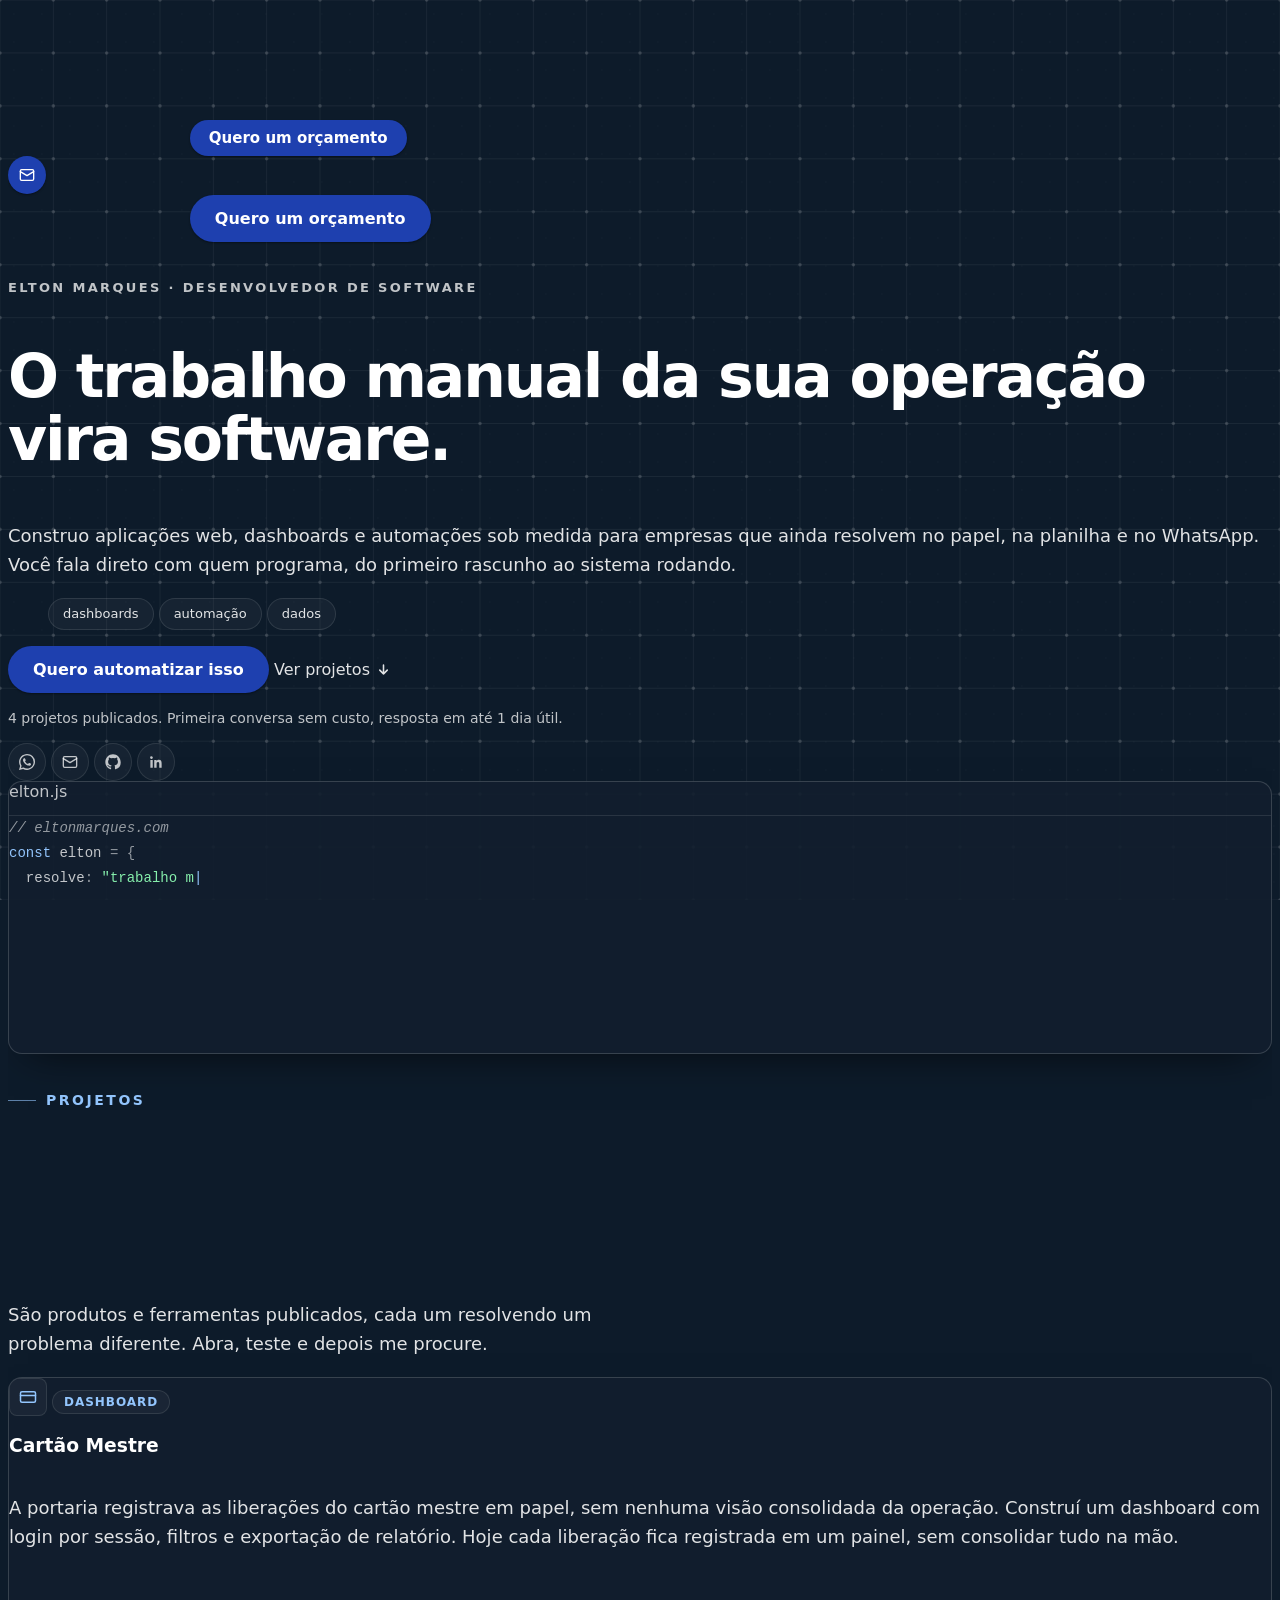
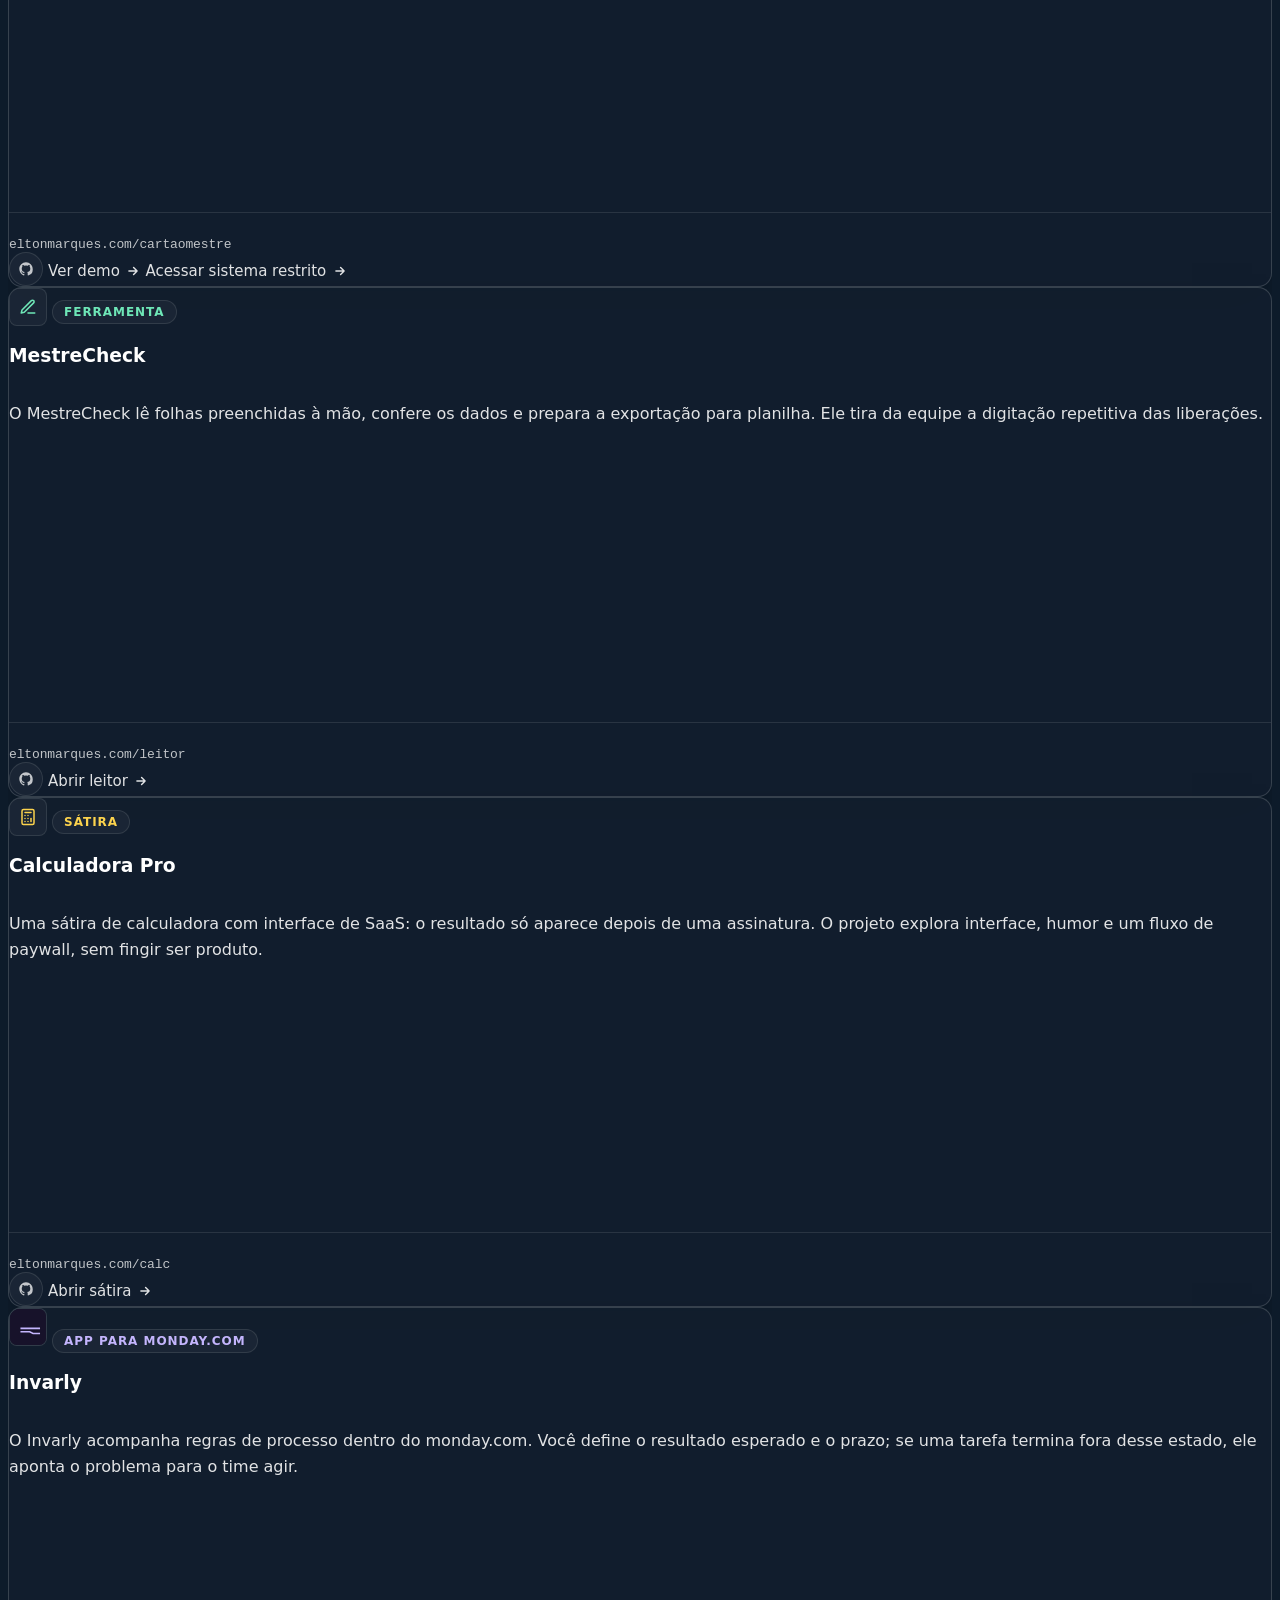
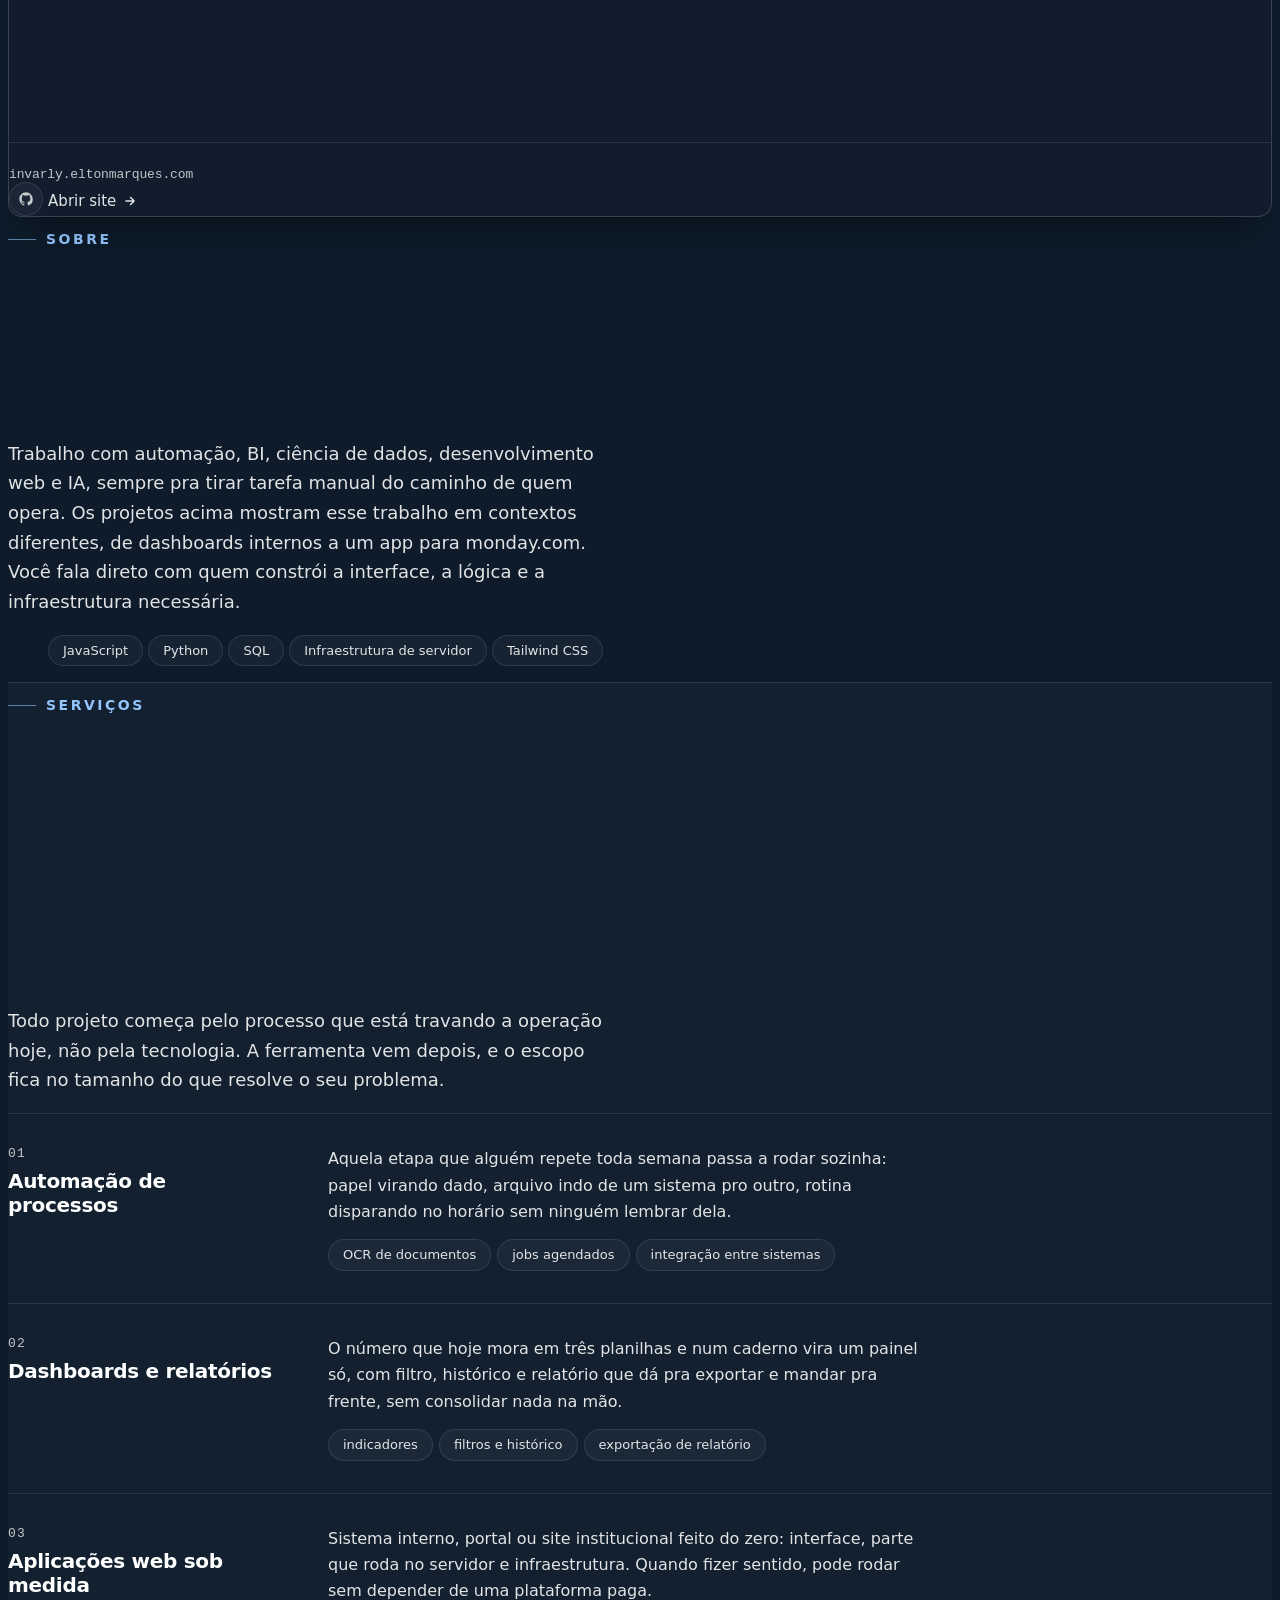
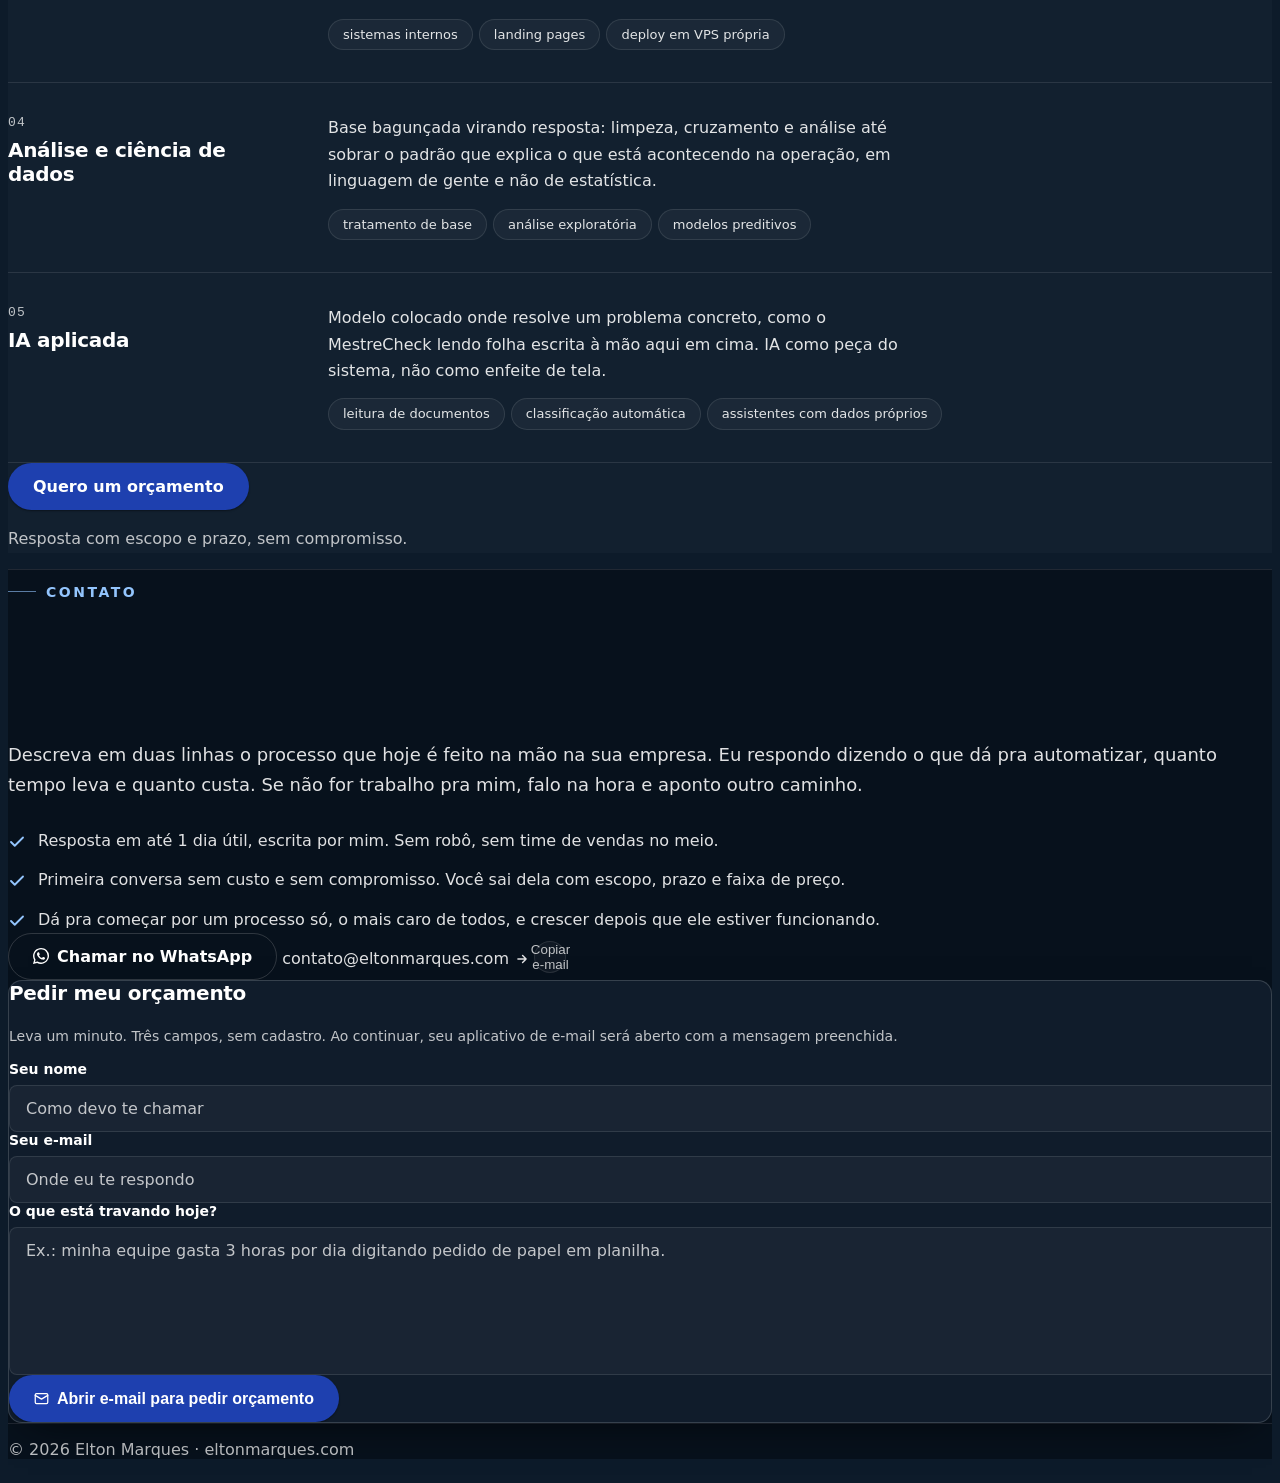
==== commit 2c0ac448: "style: give Invarly a violet identity" ====
--- a/deploy/hub/index.html
+++ b/deploy/hub/index.html
@@ -151,6 +151,7 @@
         --accent: #93c5fd;
         --accent-emerald: #059669;
         --accent-amber: #d97706;
+        --accent-violet: #c4b5fd;
 
         /* superfícies — 3 níveis. Antes existia um "vidro" só, aplicado em
          29 elementos (card, chip, badge, ícone, botão social, toggle): tudo
@@ -588,6 +589,9 @@
       }
       .cm-tag-amber {
         color: #fcd34d;
+      }
+      .cm-tag-violet {
+        color: var(--accent-violet);
       }
 
       /* --------------------------------------------------- superfícies */
@@ -1825,13 +1829,13 @@
               style="
                 background: radial-gradient(
                   circle,
-                  var(--brand-blue-hover),
+                  #7c3aed,
                   transparent 70%
                 );
               "
             ></div>
             <div class="flex items-start justify-between gap-3">
-              <span class="cm-icon cm-tag-blue">
+              <span class="cm-icon cm-tag-violet">
                 <img
                   src="assets/invarly-app-icon.svg"
                   width="36"
@@ -1841,7 +1845,7 @@
                   class="rounded-[inherit]"
                 />
               </span>
-              <span class="cm-badge cm-badge--tag cm-tag-blue shrink-0"
+              <span class="cm-badge cm-badge--tag cm-tag-violet shrink-0"
                 >App para monday.com</span
               >
             </div>
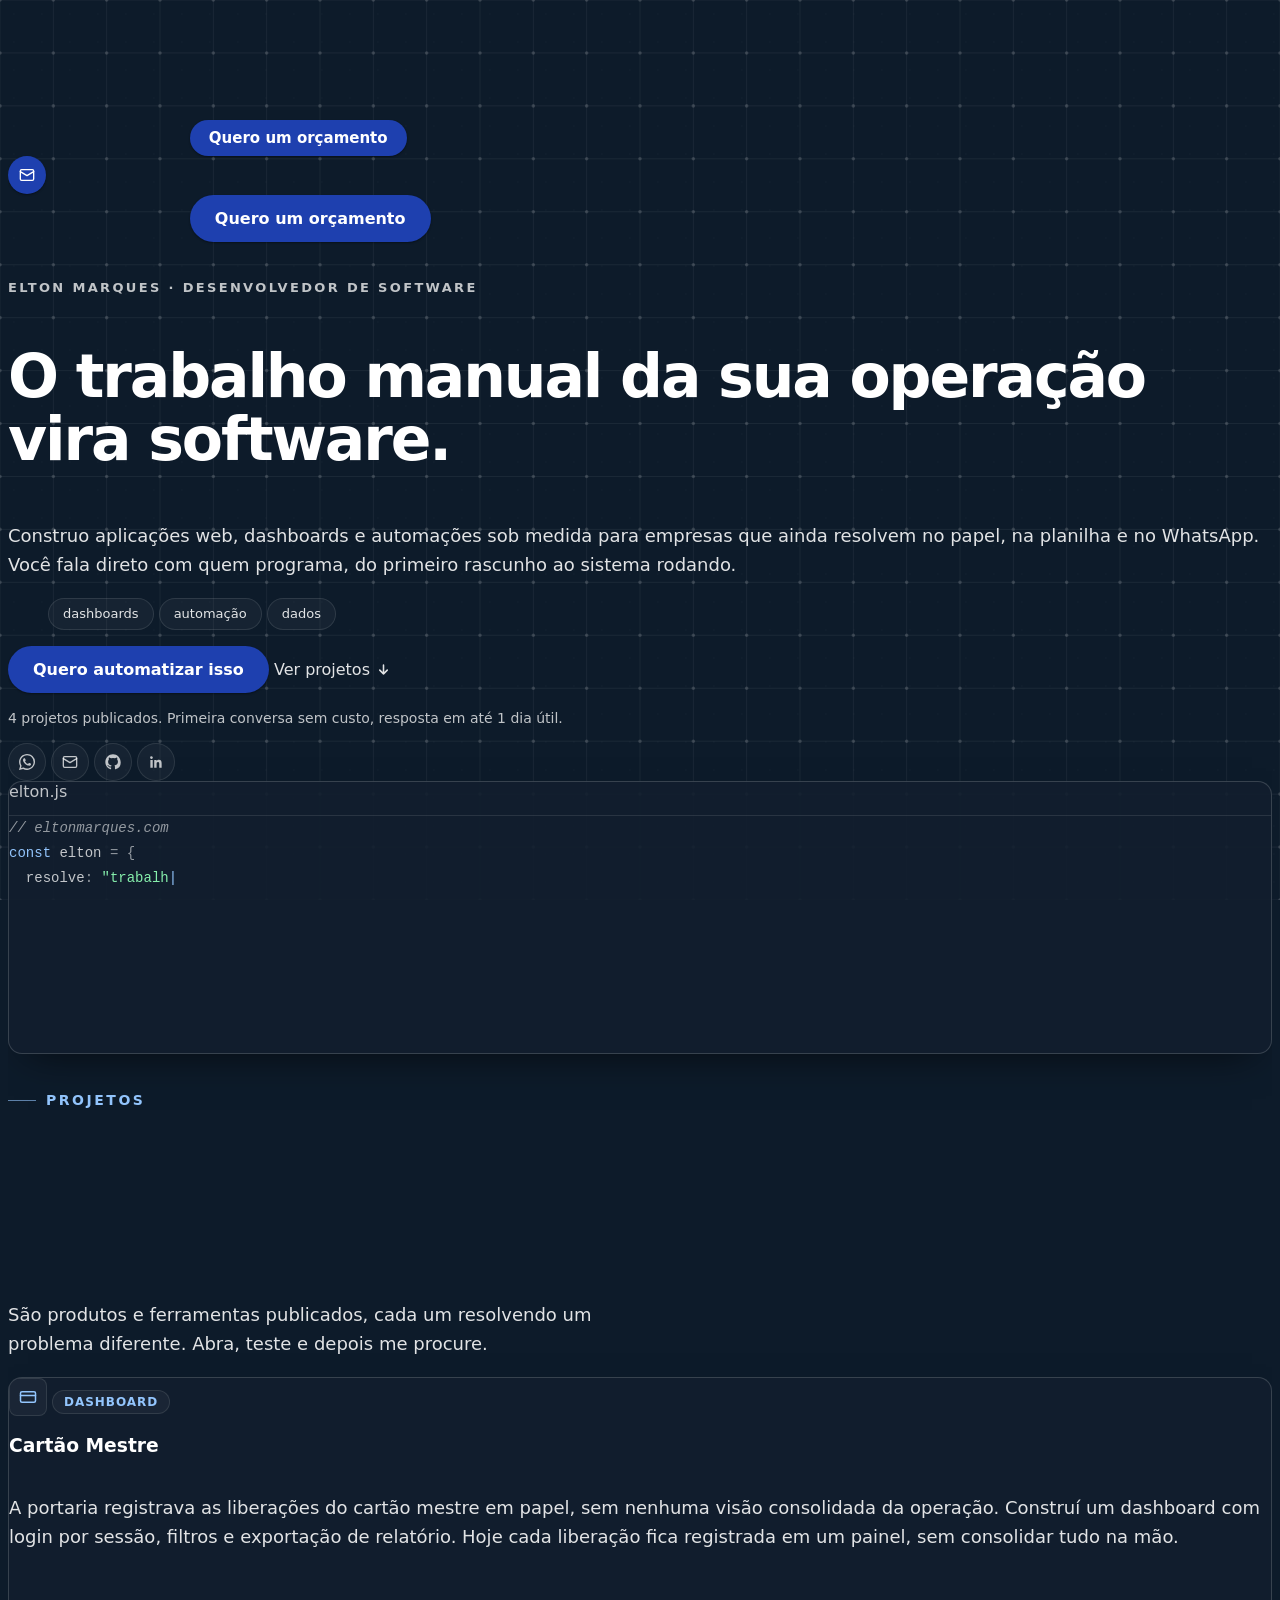
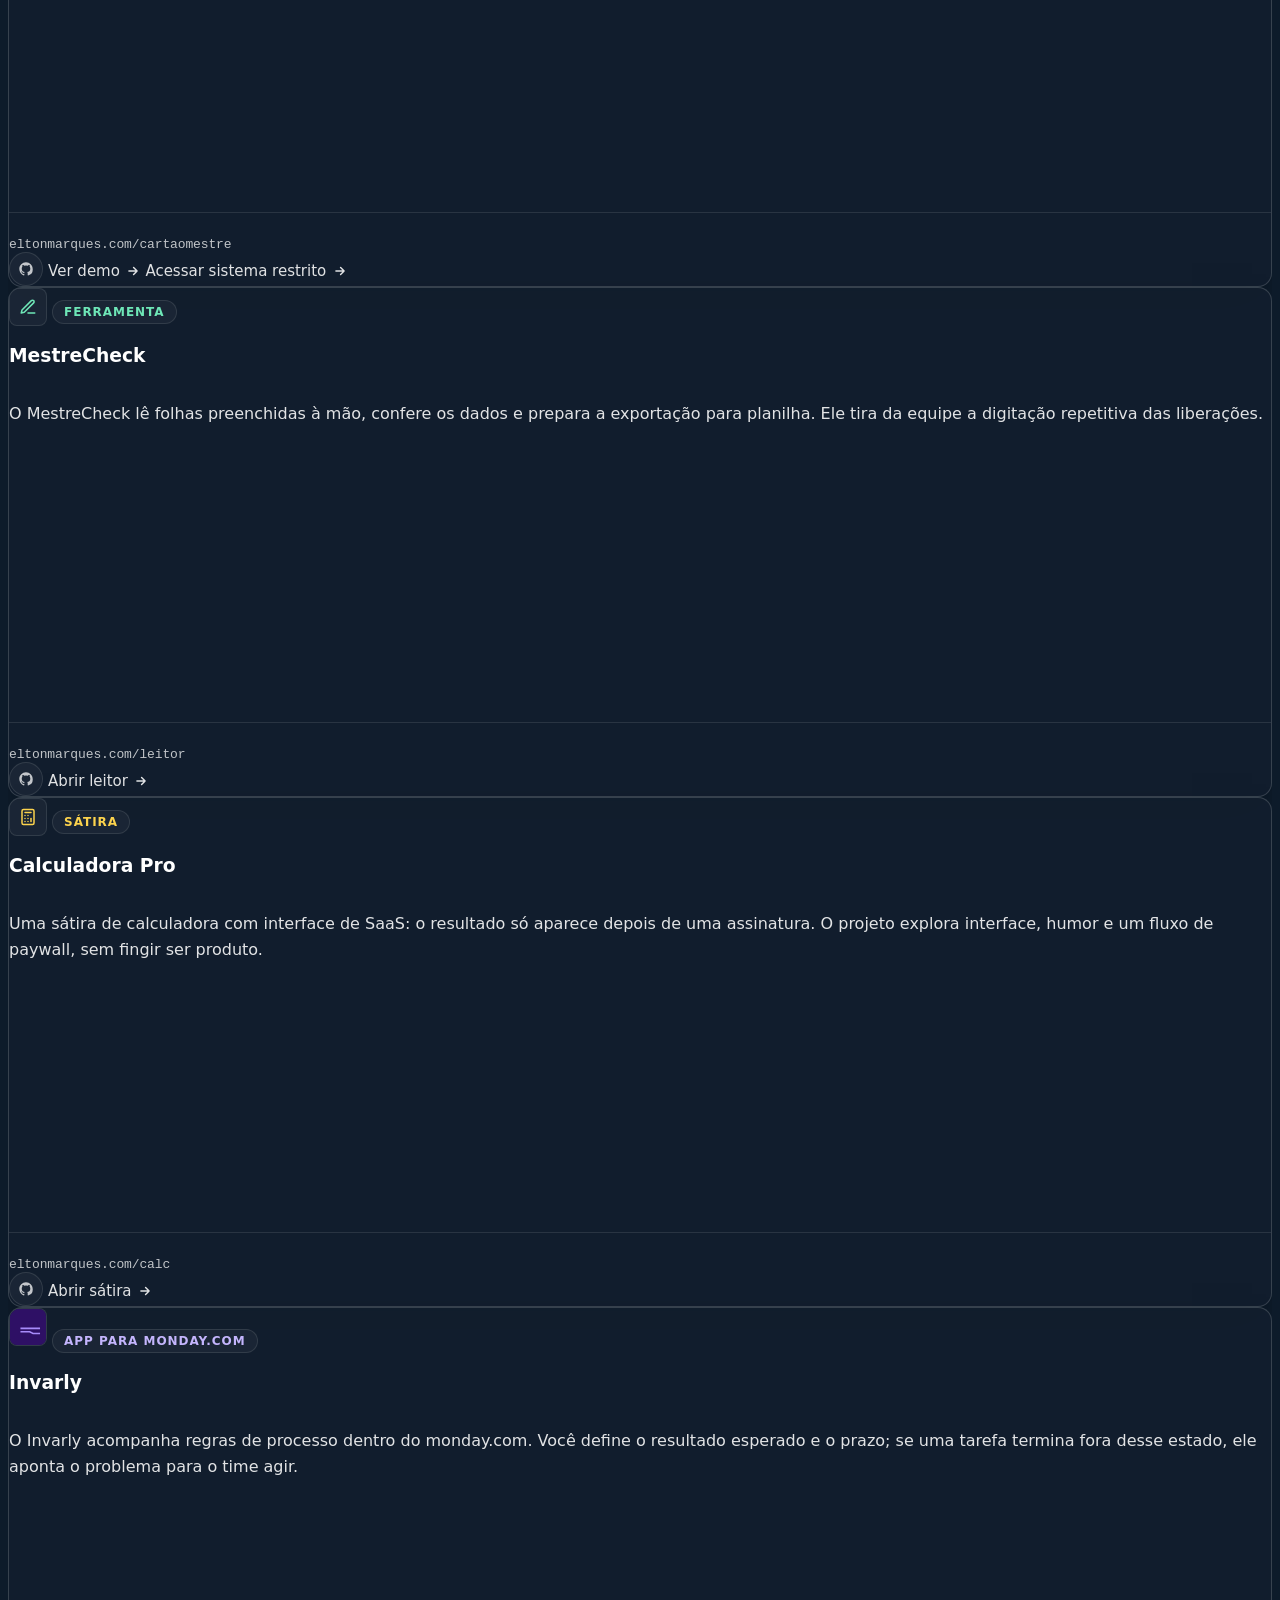
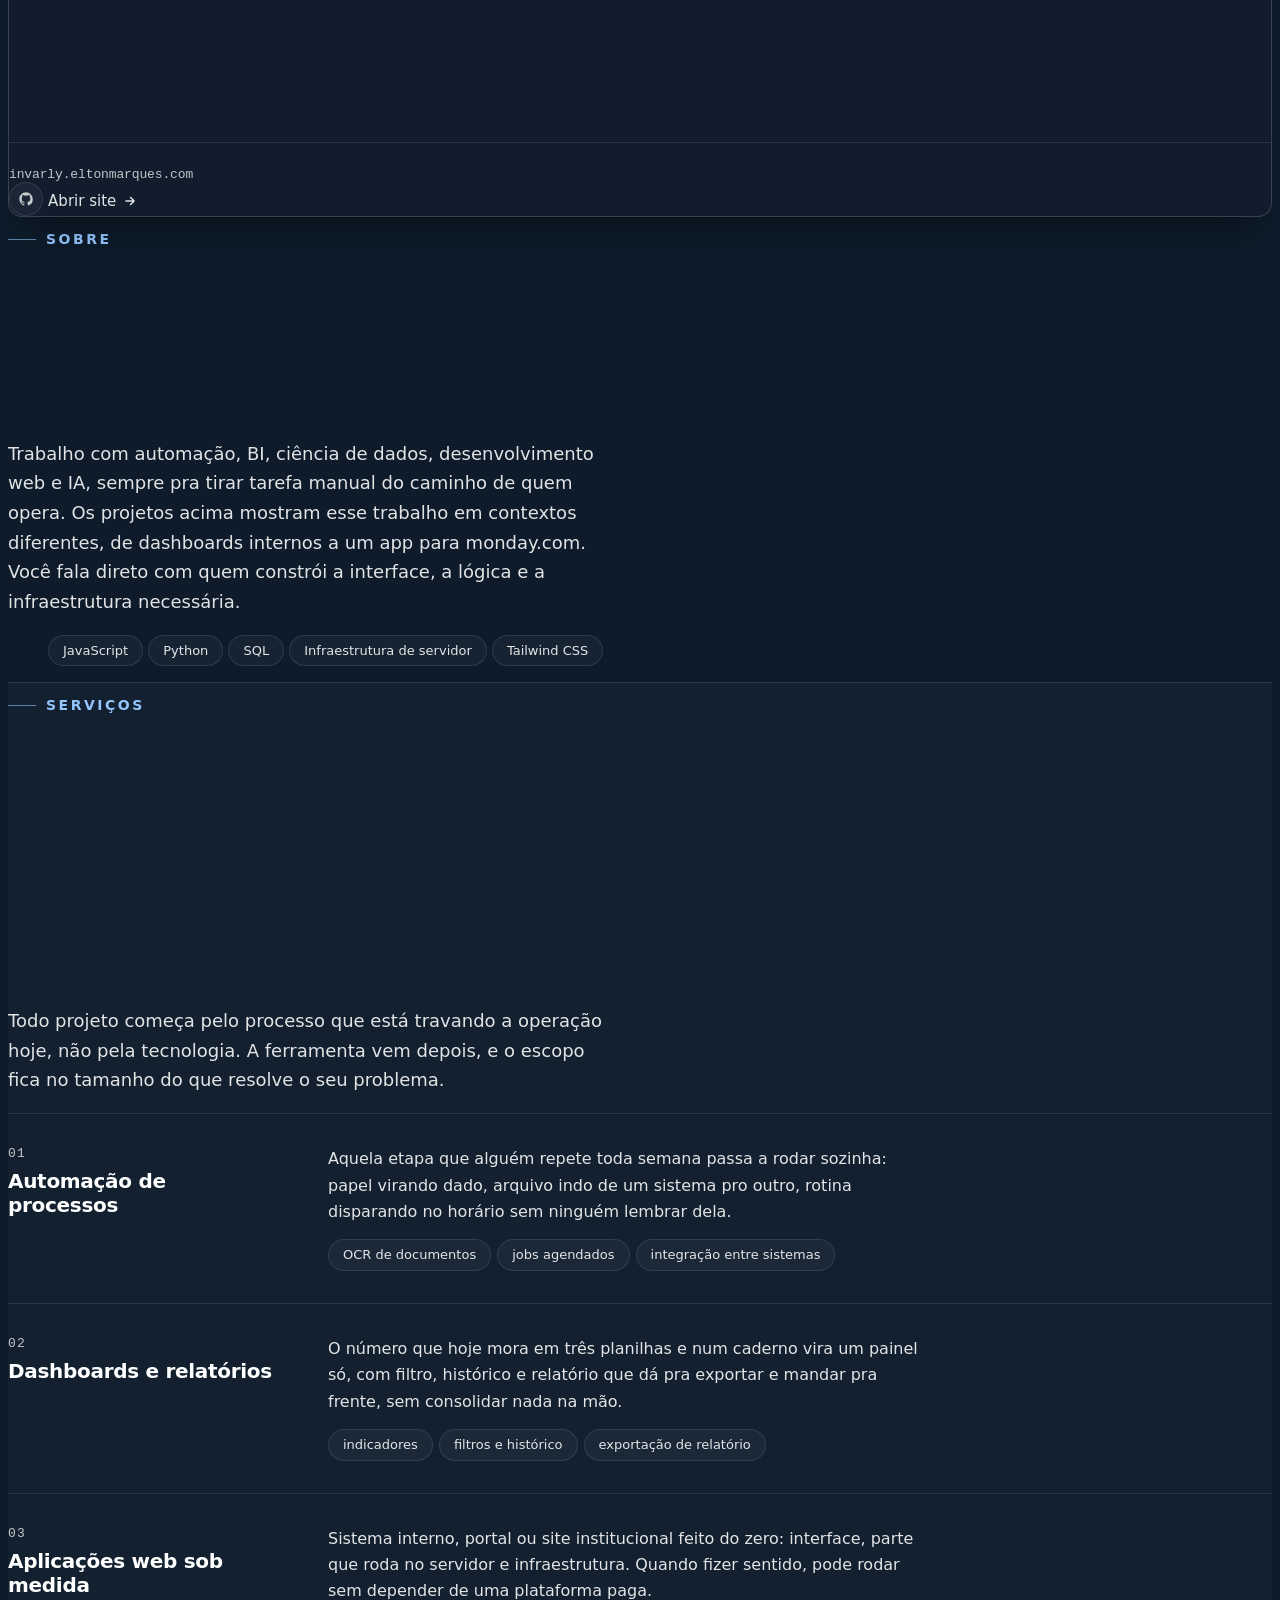
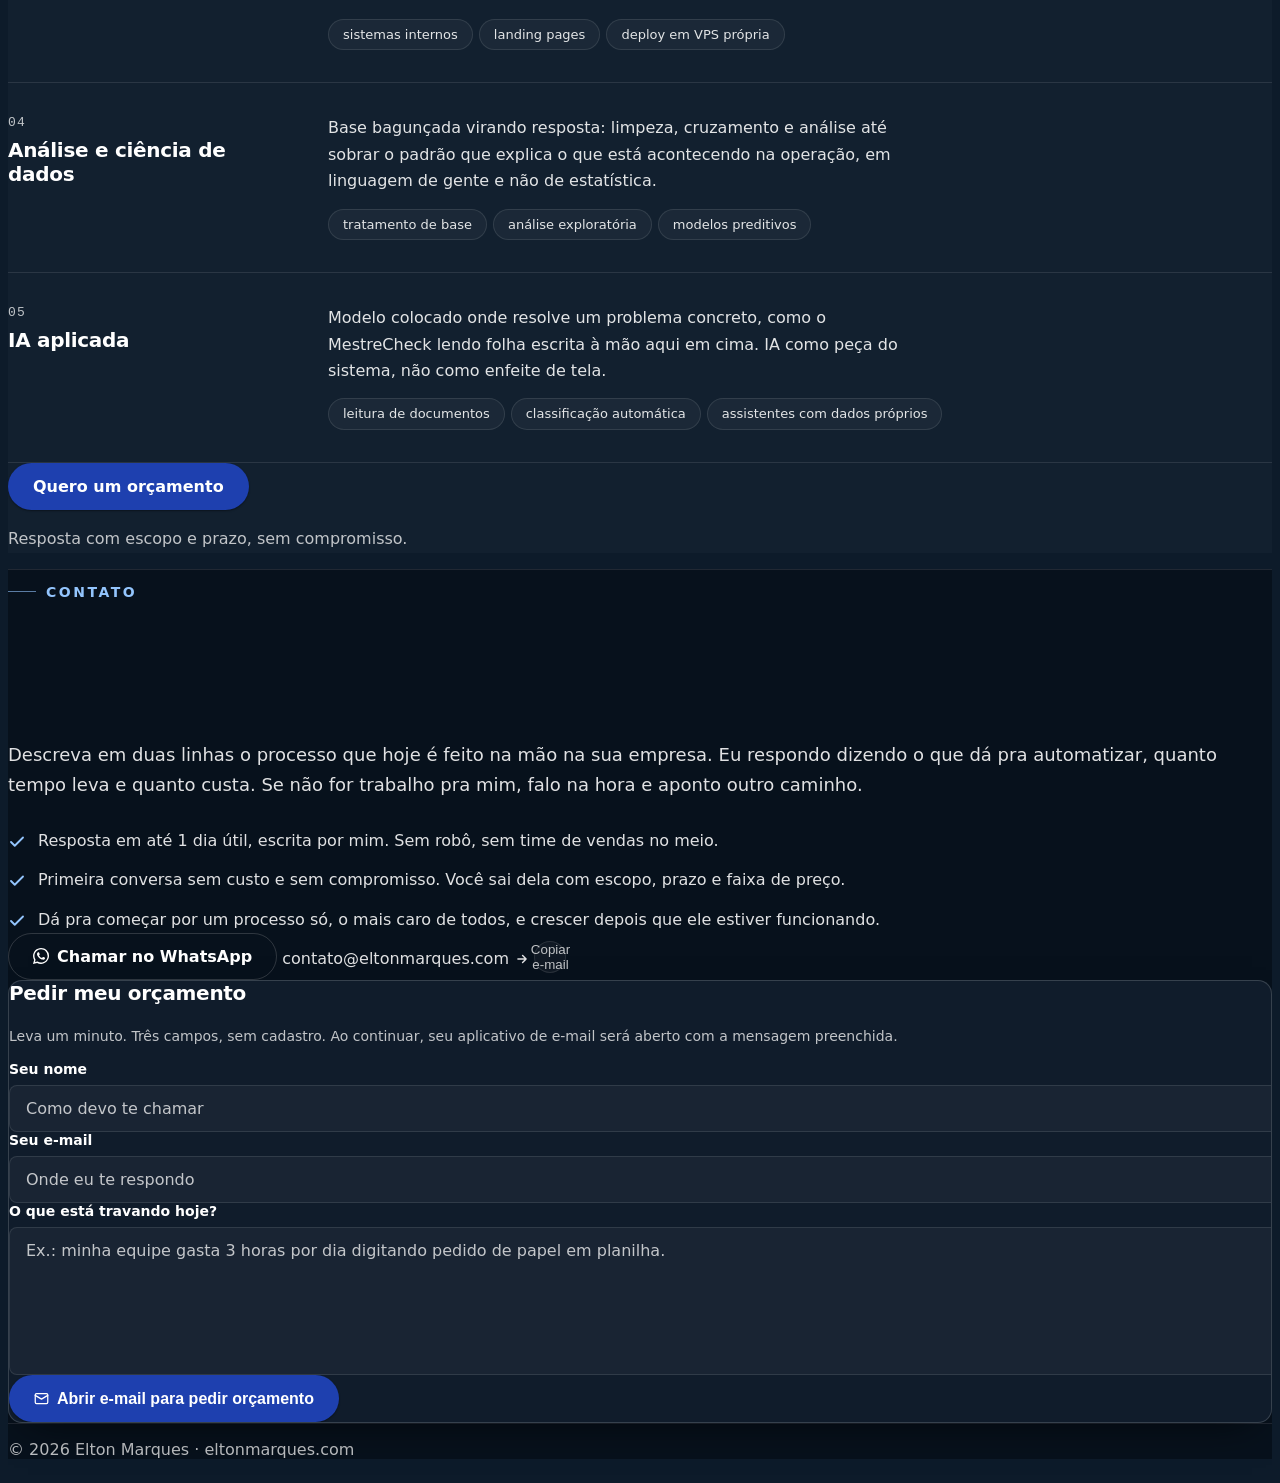
==== commit 797b6929: "fix: bust cached Invarly icon URL" ====
--- a/deploy/hub/index.html
+++ b/deploy/hub/index.html
@@ -1837,7 +1837,7 @@
             <div class="flex items-start justify-between gap-3">
               <span class="cm-icon cm-tag-violet">
                 <img
-                  src="assets/invarly-app-icon.svg"
+                  src="assets/invarly-app-icon.svg?v=2"
                   width="36"
                   height="36"
                   alt=""
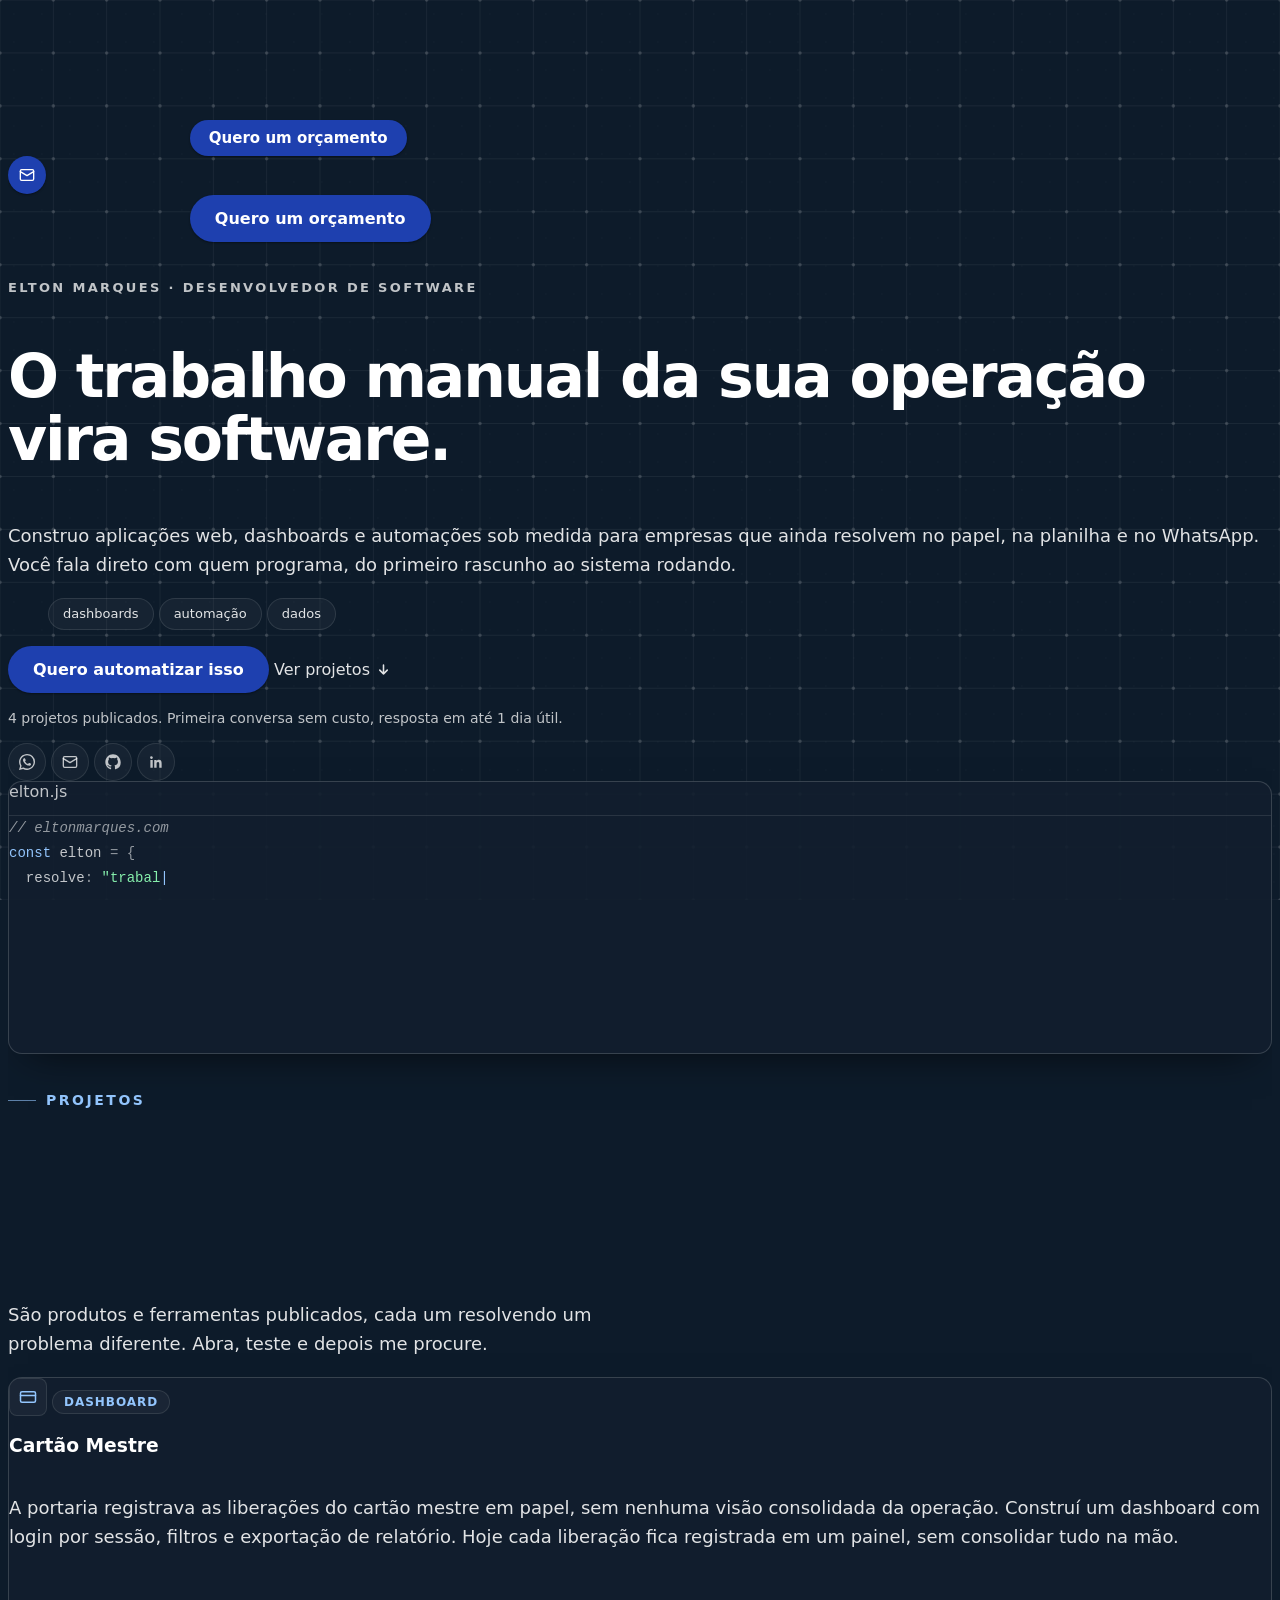
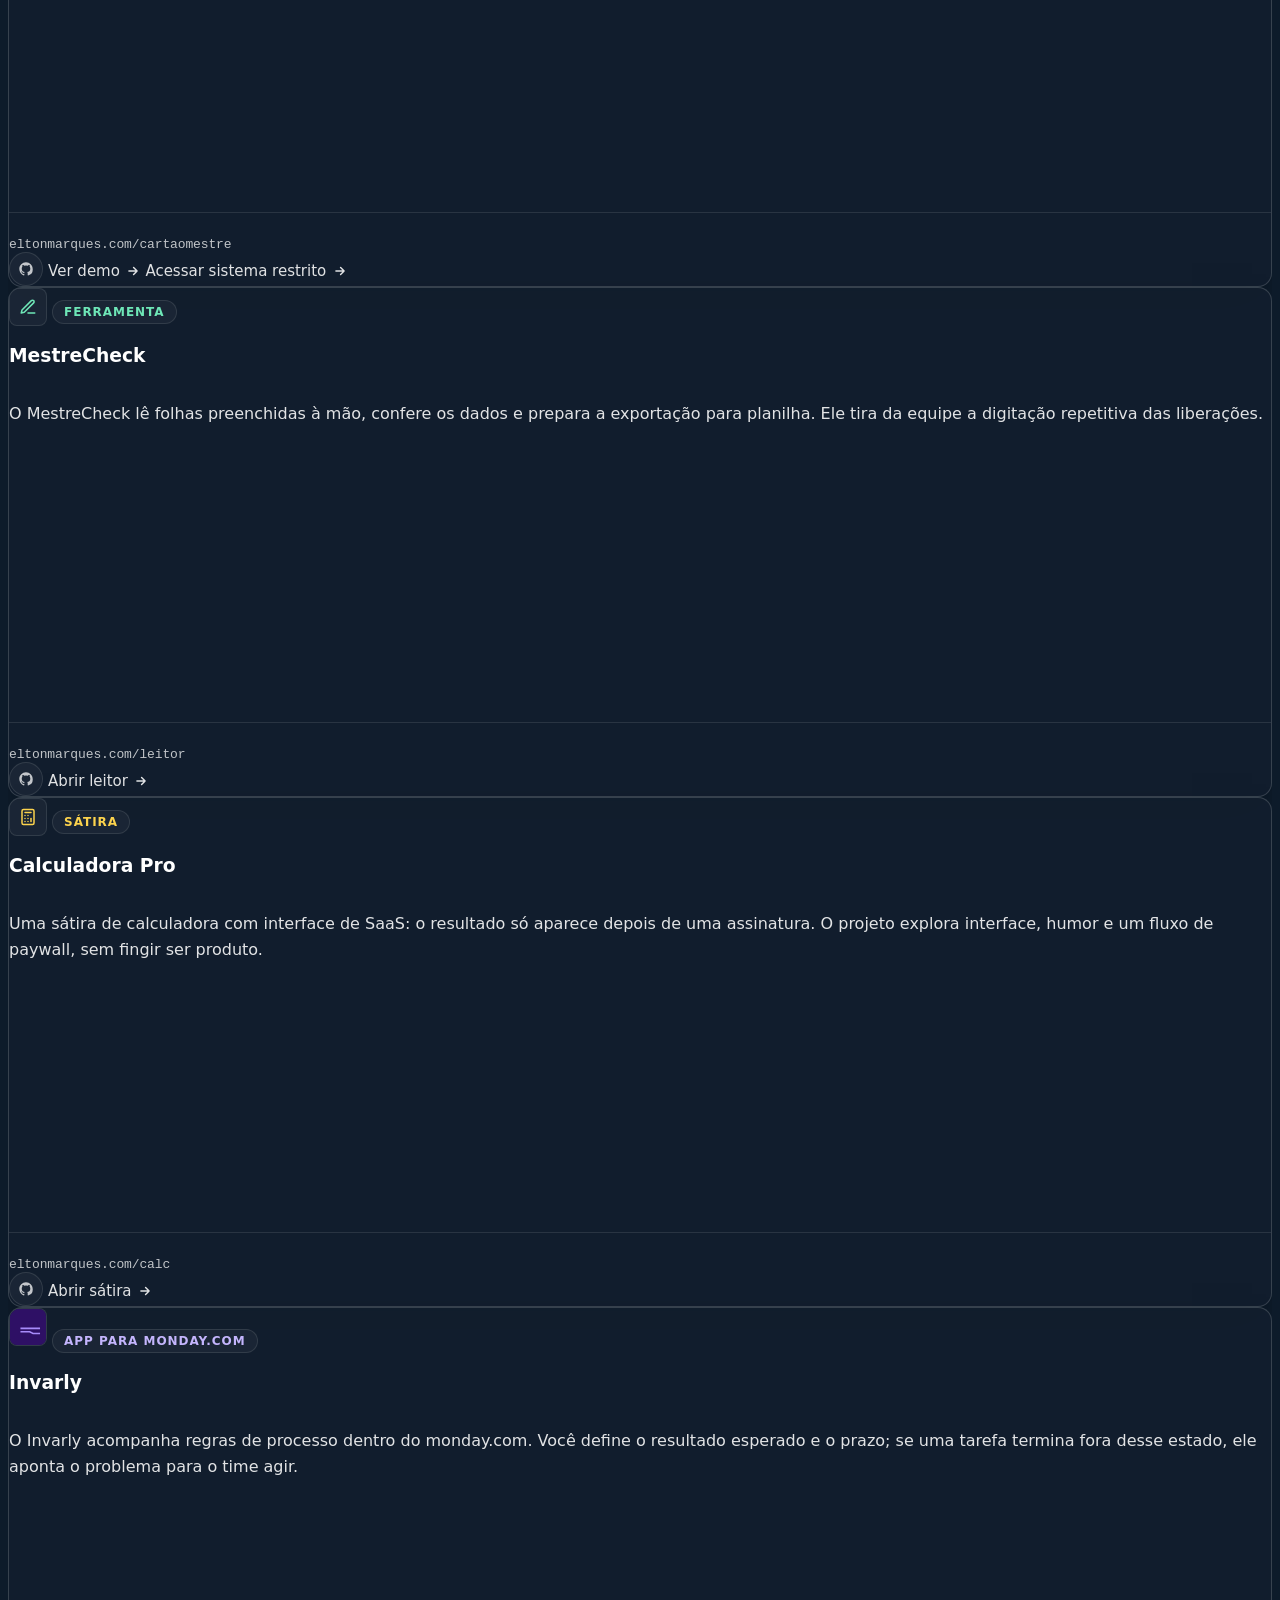
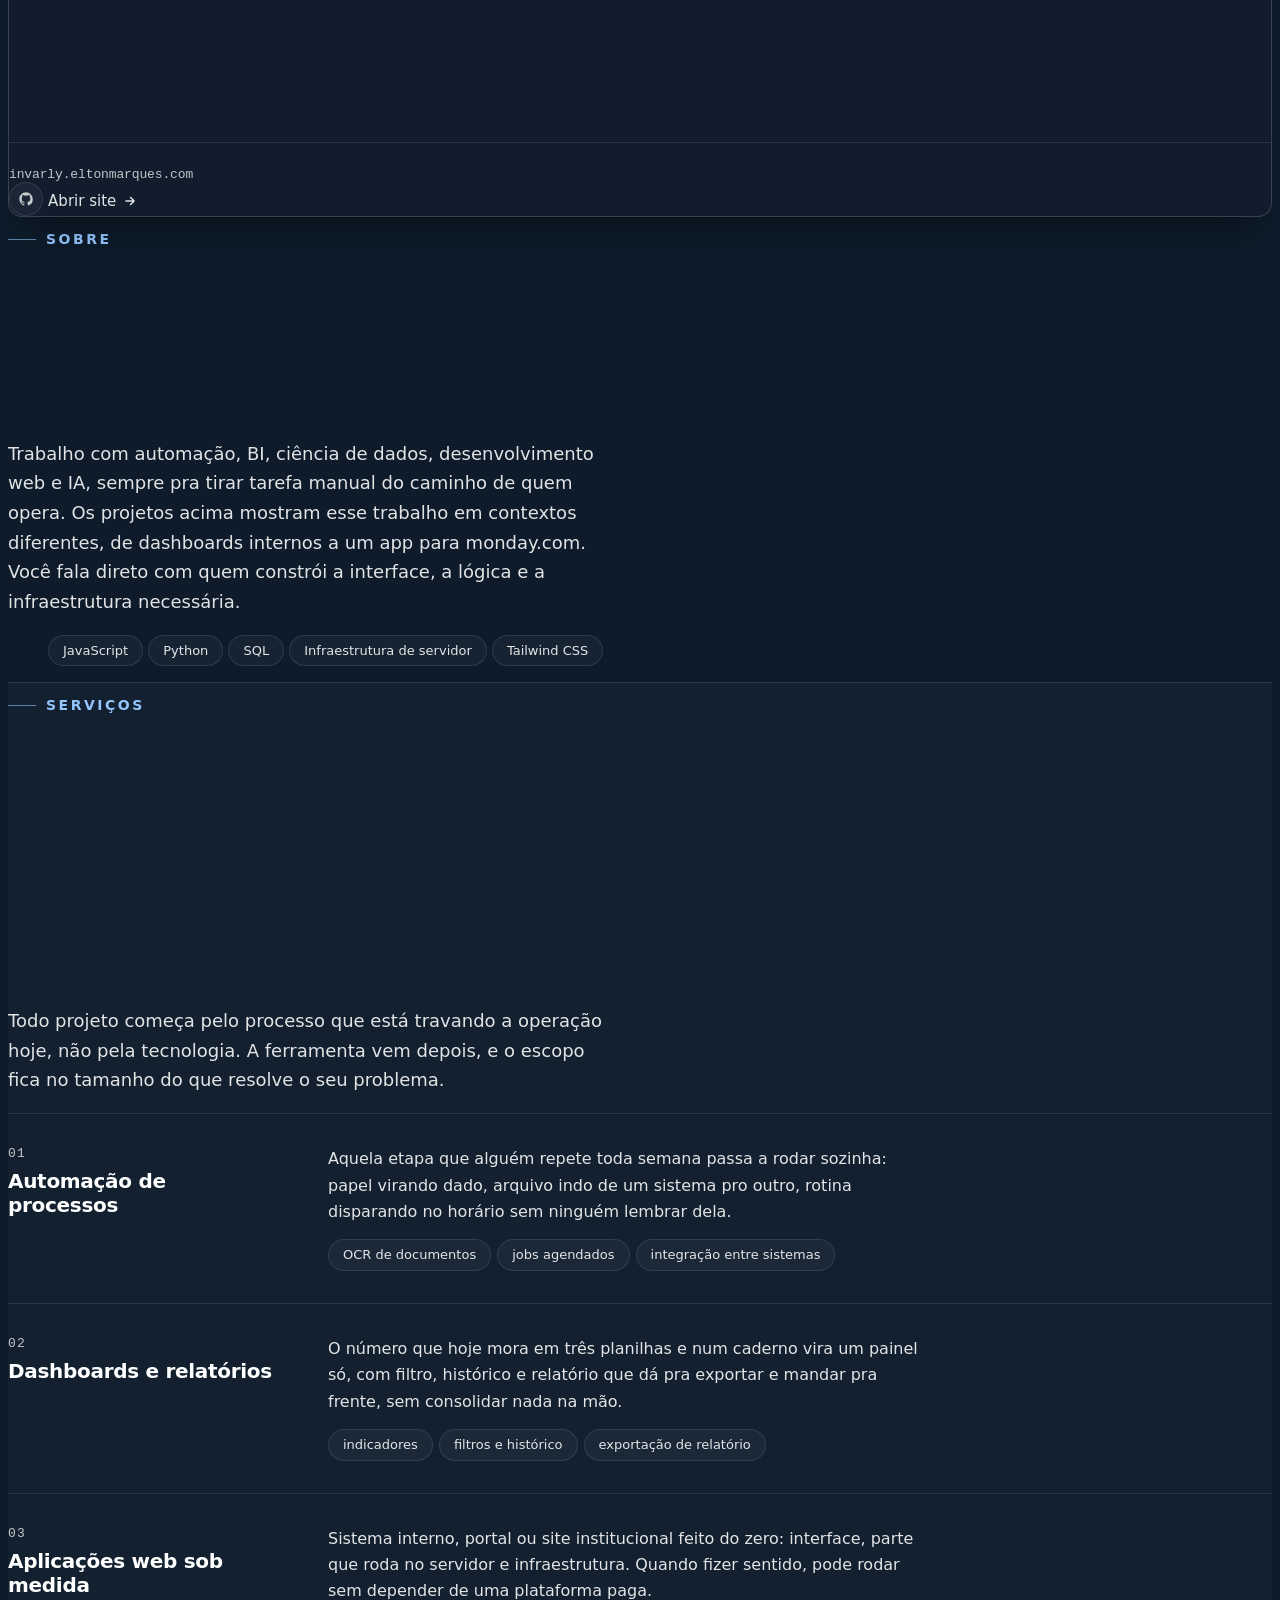
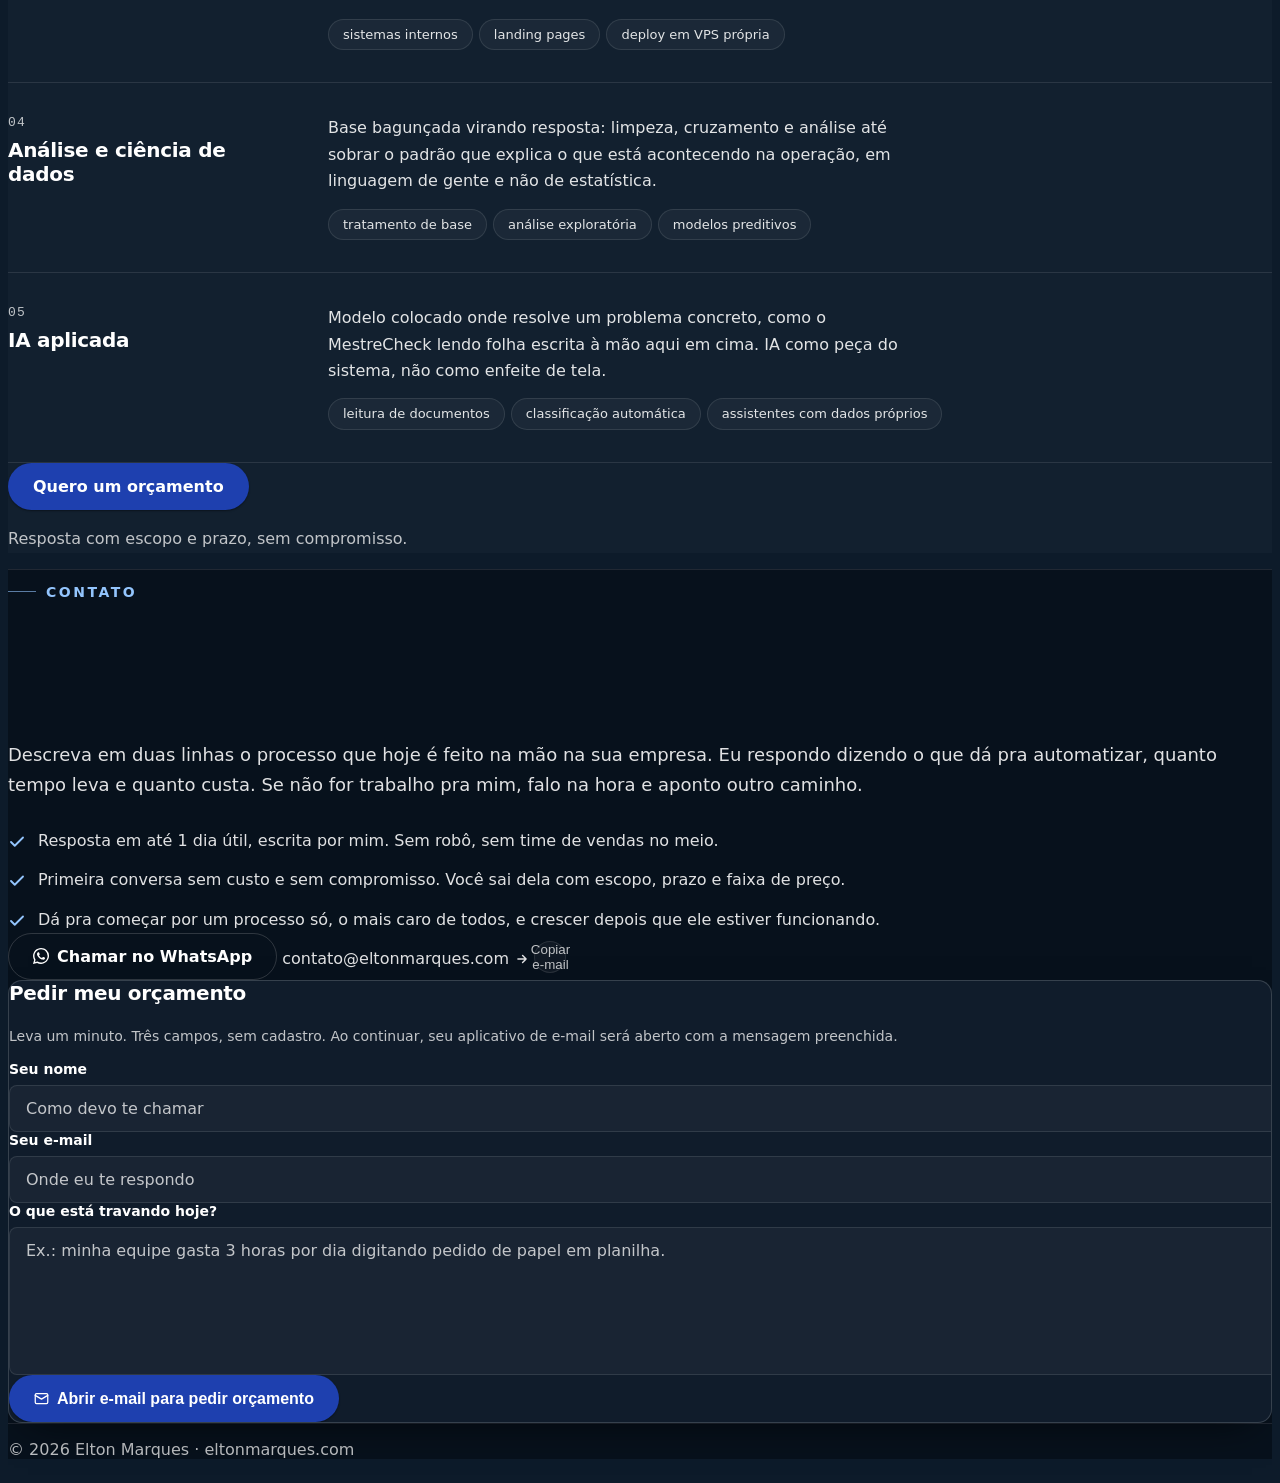
==== commit a8bdb9c0: "style: normalize Invarly badge surface" ====
--- a/deploy/hub/index.html
+++ b/deploy/hub/index.html
@@ -592,6 +592,10 @@
       }
       .cm-tag-violet {
         color: var(--accent-violet);
+      }
+      .cm-badge--tag.cm-tag-violet {
+        background: var(--surface-3);
+        border-color: var(--line-1);
       }
 
       /* --------------------------------------------------- superfícies */
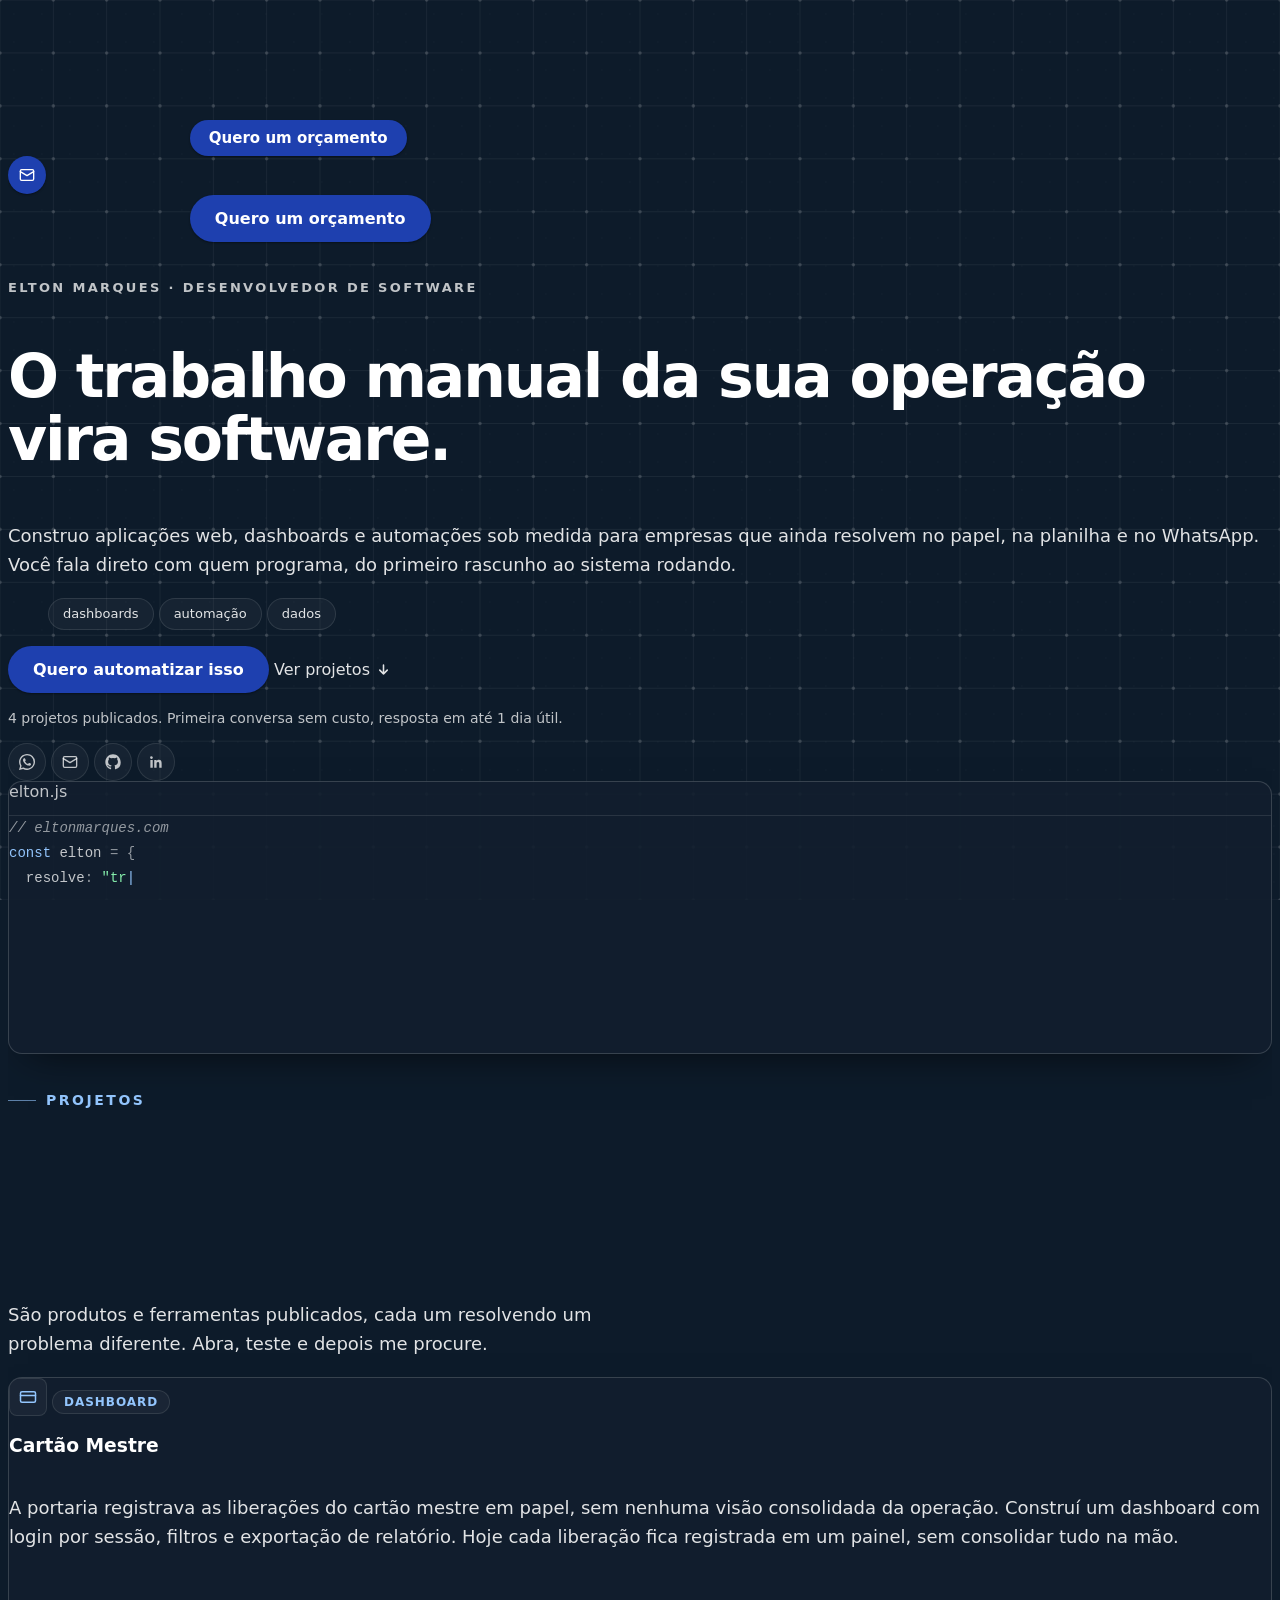
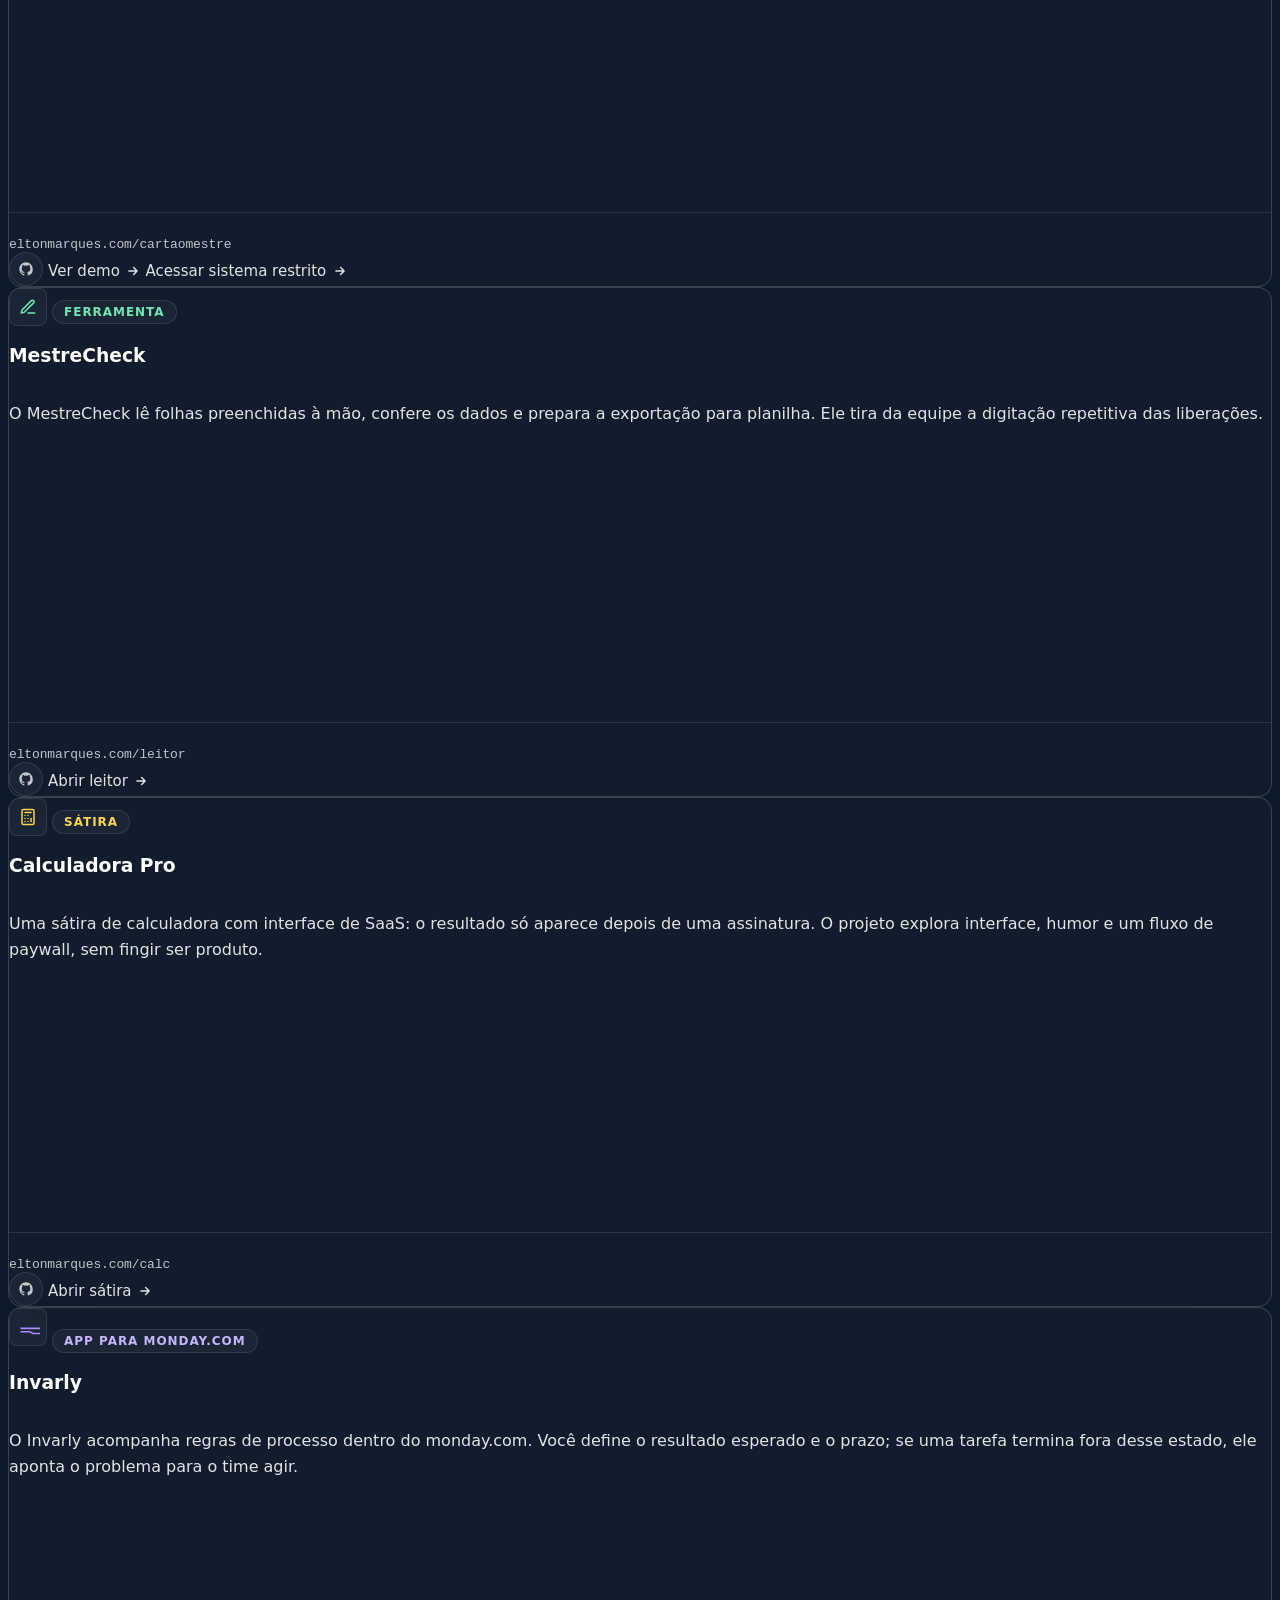
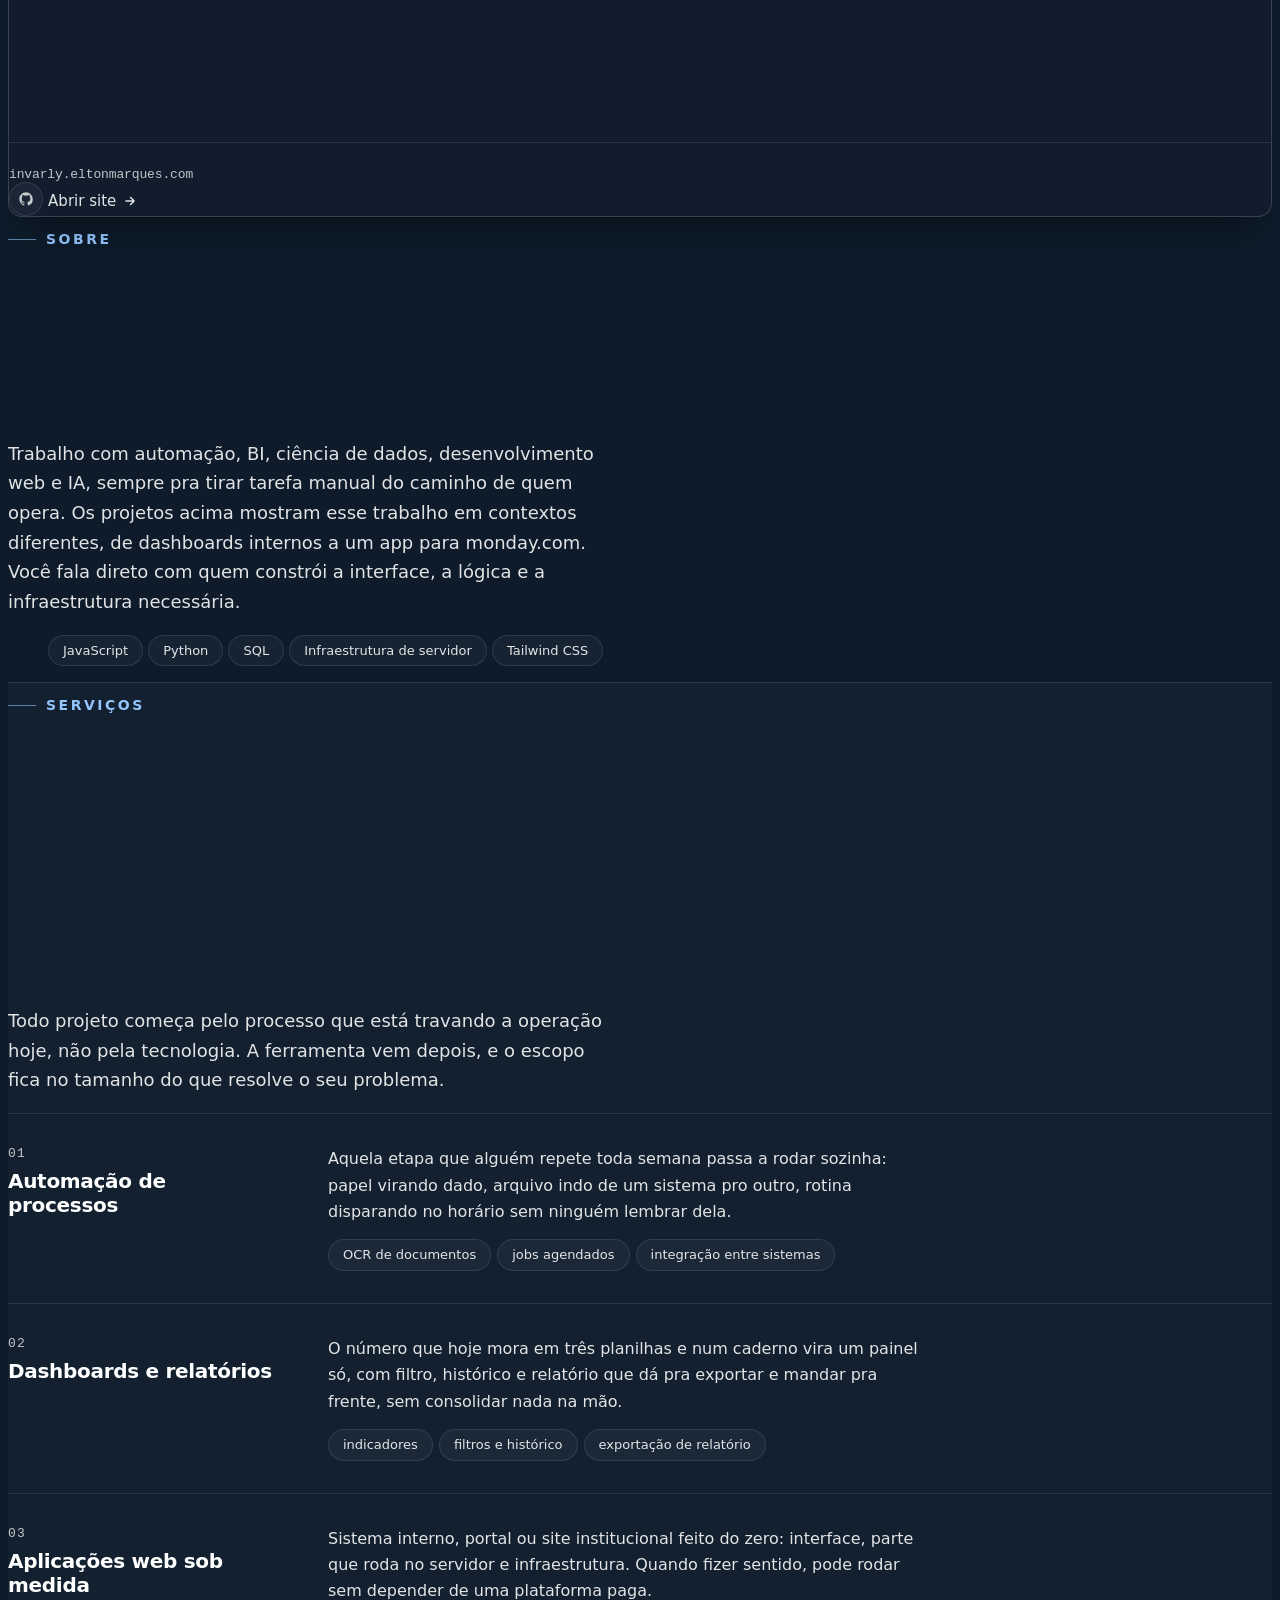
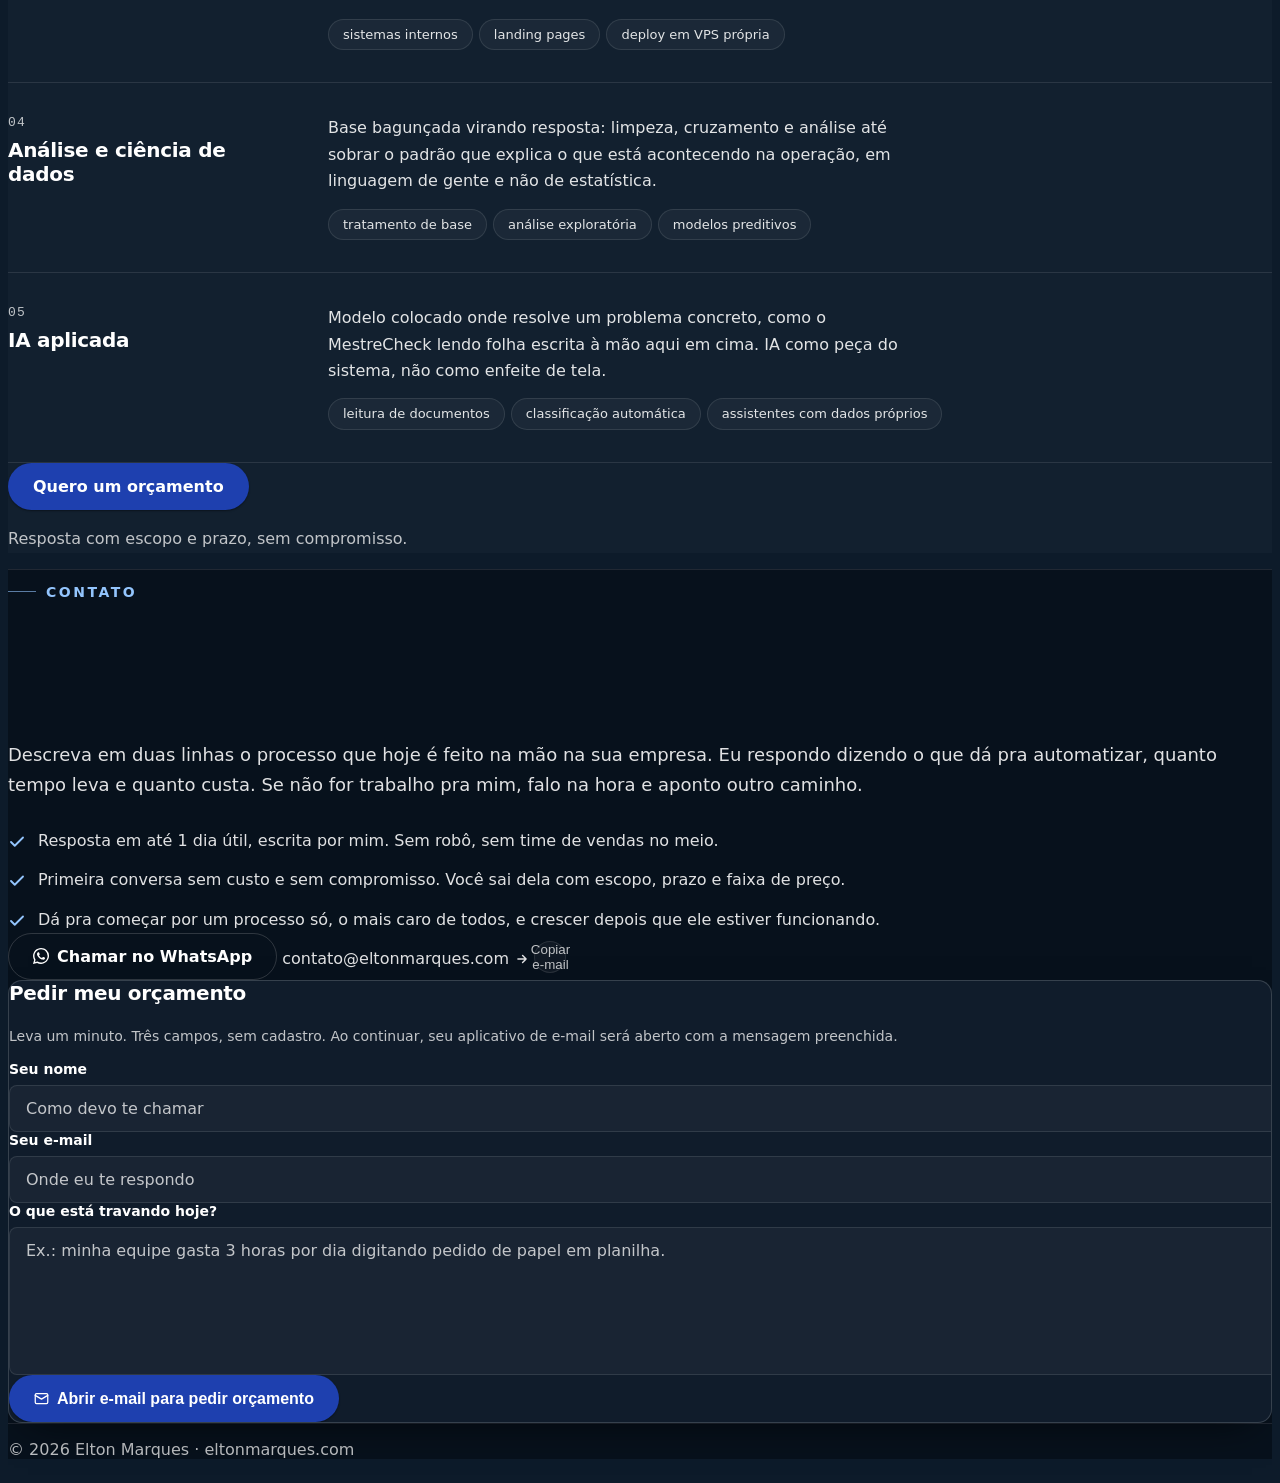
==== commit a92094eb: "fix: match Invarly icon surface" ====
--- a/deploy/hub/index.html
+++ b/deploy/hub/index.html
@@ -1841,7 +1841,7 @@
             <div class="flex items-start justify-between gap-3">
               <span class="cm-icon cm-tag-violet">
                 <img
-                  src="assets/invarly-app-icon.svg?v=2"
+                  src="assets/invarly-app-icon.svg?v=3"
                   width="36"
                   height="36"
                   alt=""
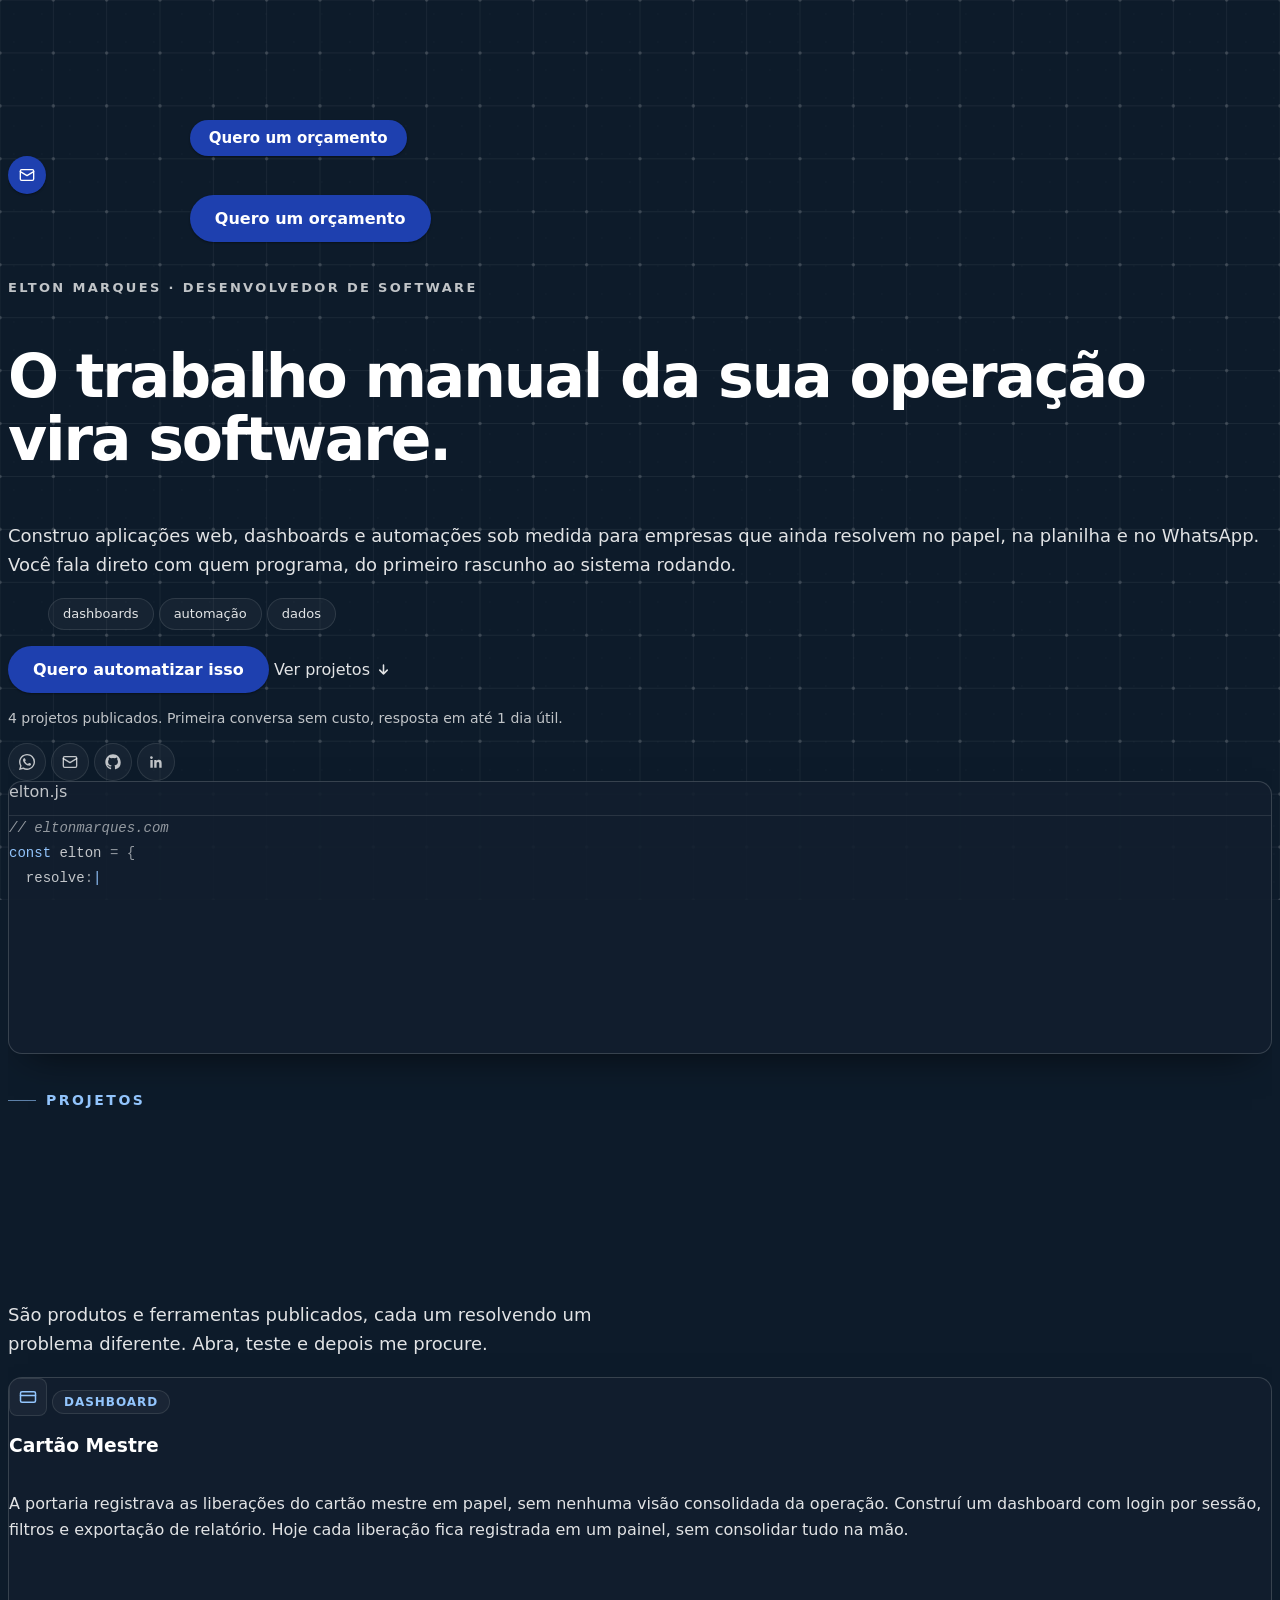
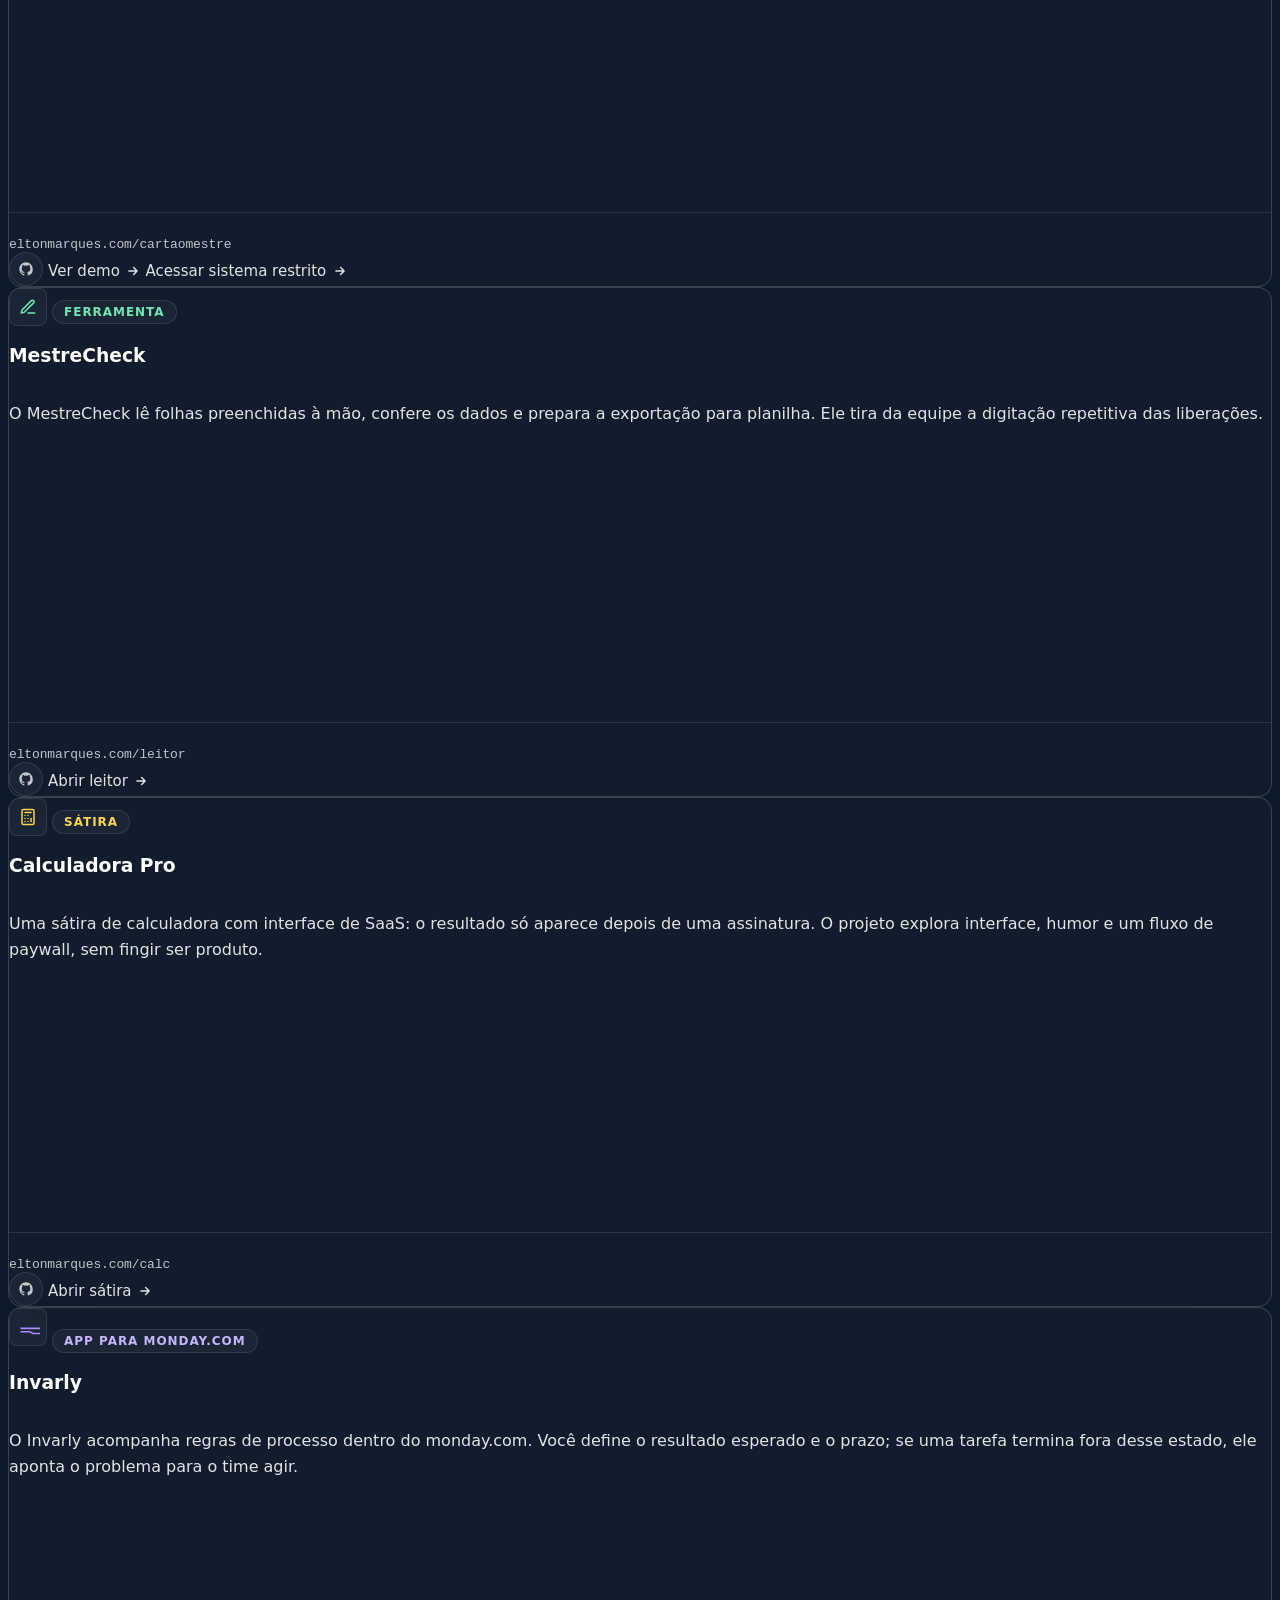
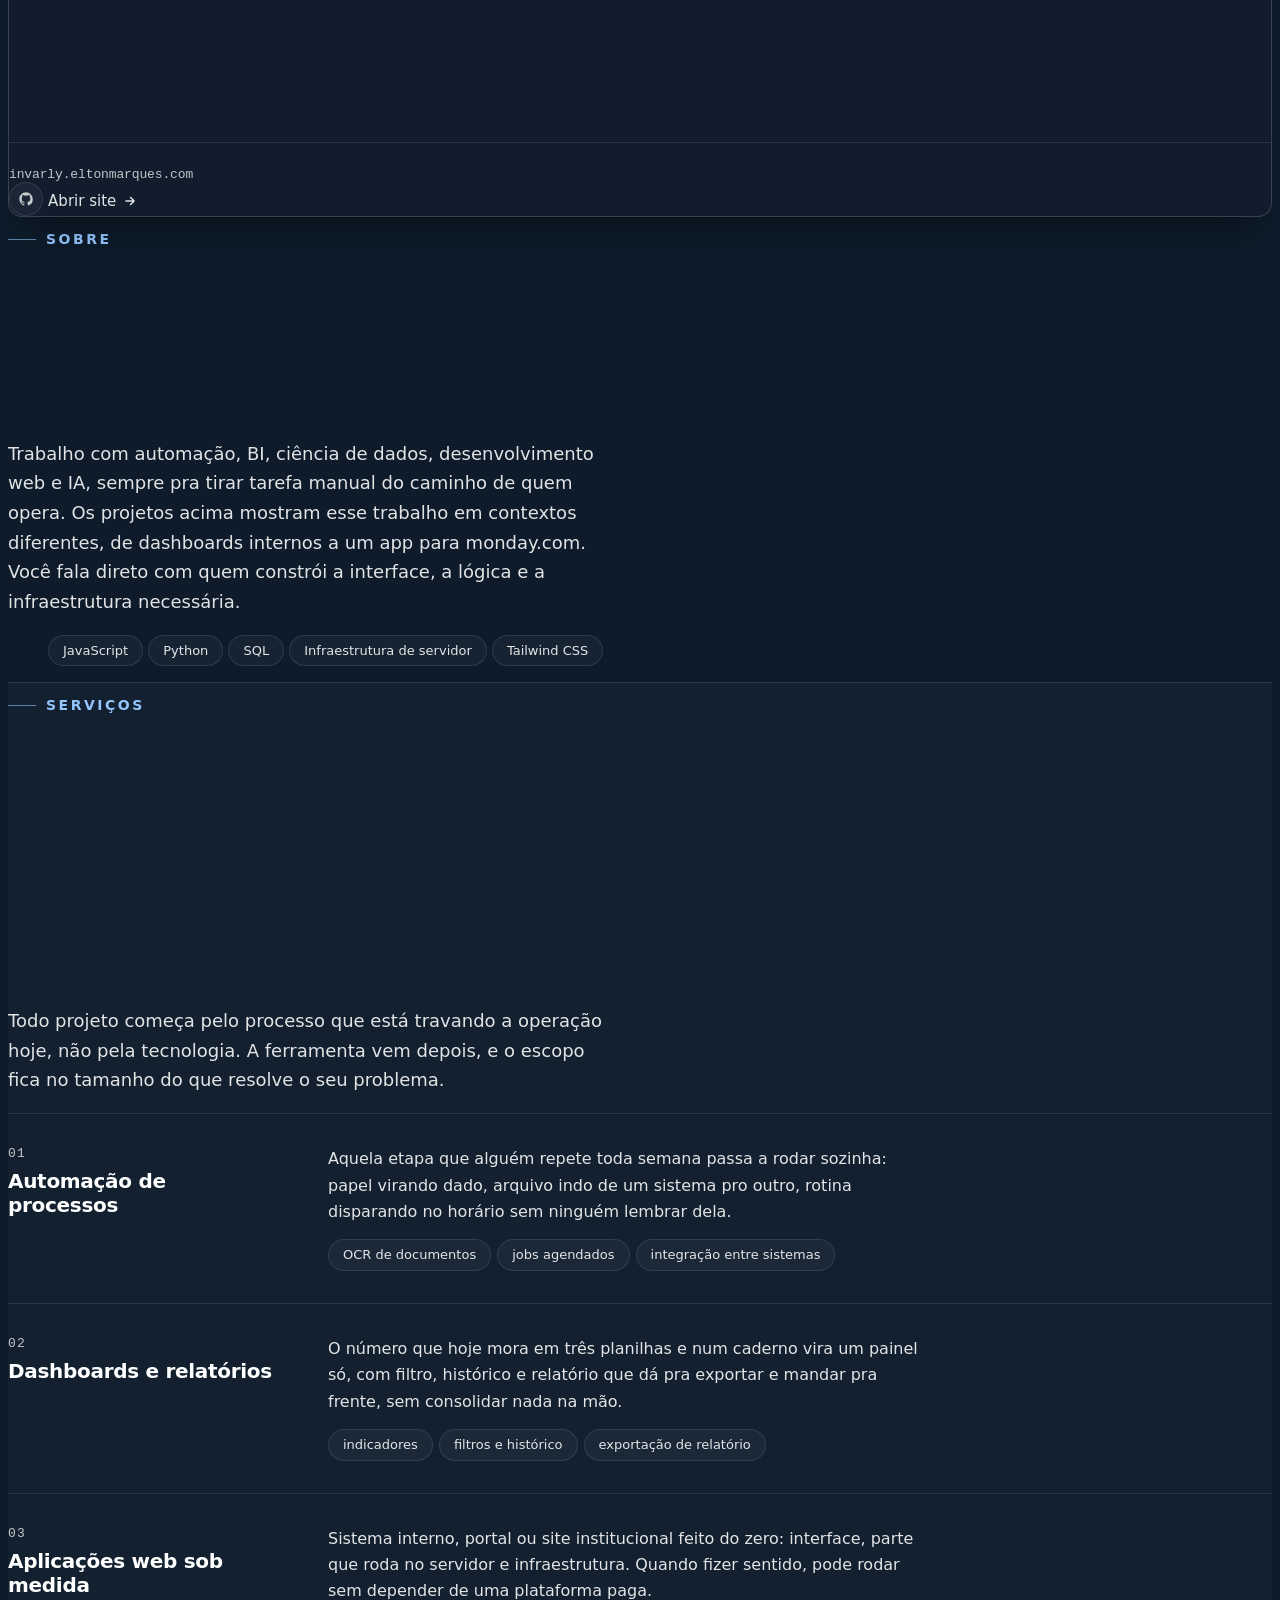
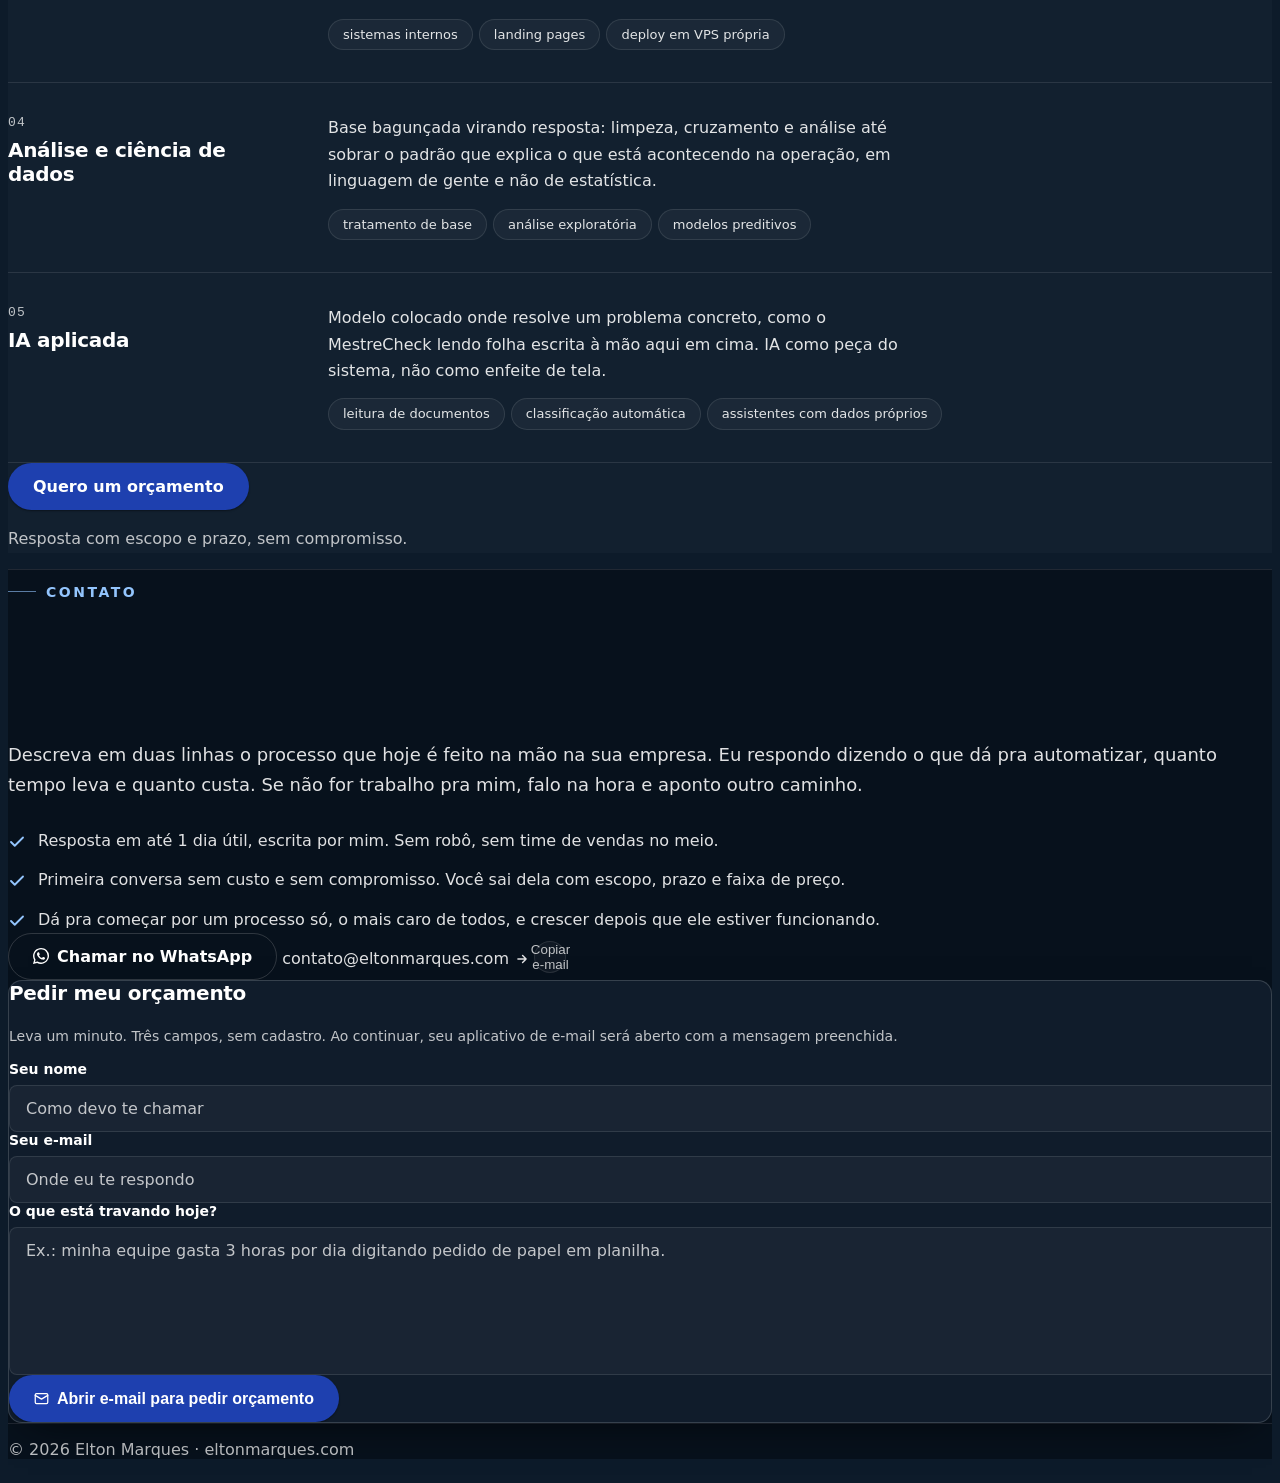
==== commit efb959bb: "style: unify project description sizing" ====
--- a/deploy/hub/index.html
+++ b/deploy/hub/index.html
@@ -1630,7 +1630,7 @@
           </div>
           <h3 class="text-lg font-semibold mt-4">Cartão Mestre</h3>
 
-          <p class="cm-lead mt-4 max-w-[62ch]">
+          <p class="cm-lead cm-lead--sm mt-3 max-w-[62ch]">
             A portaria registrava as liberações do cartão mestre em papel, sem
             nenhuma visão consolidada da operação. Construí um dashboard com
             login por sessão, filtros e exportação de relatório. Hoje cada
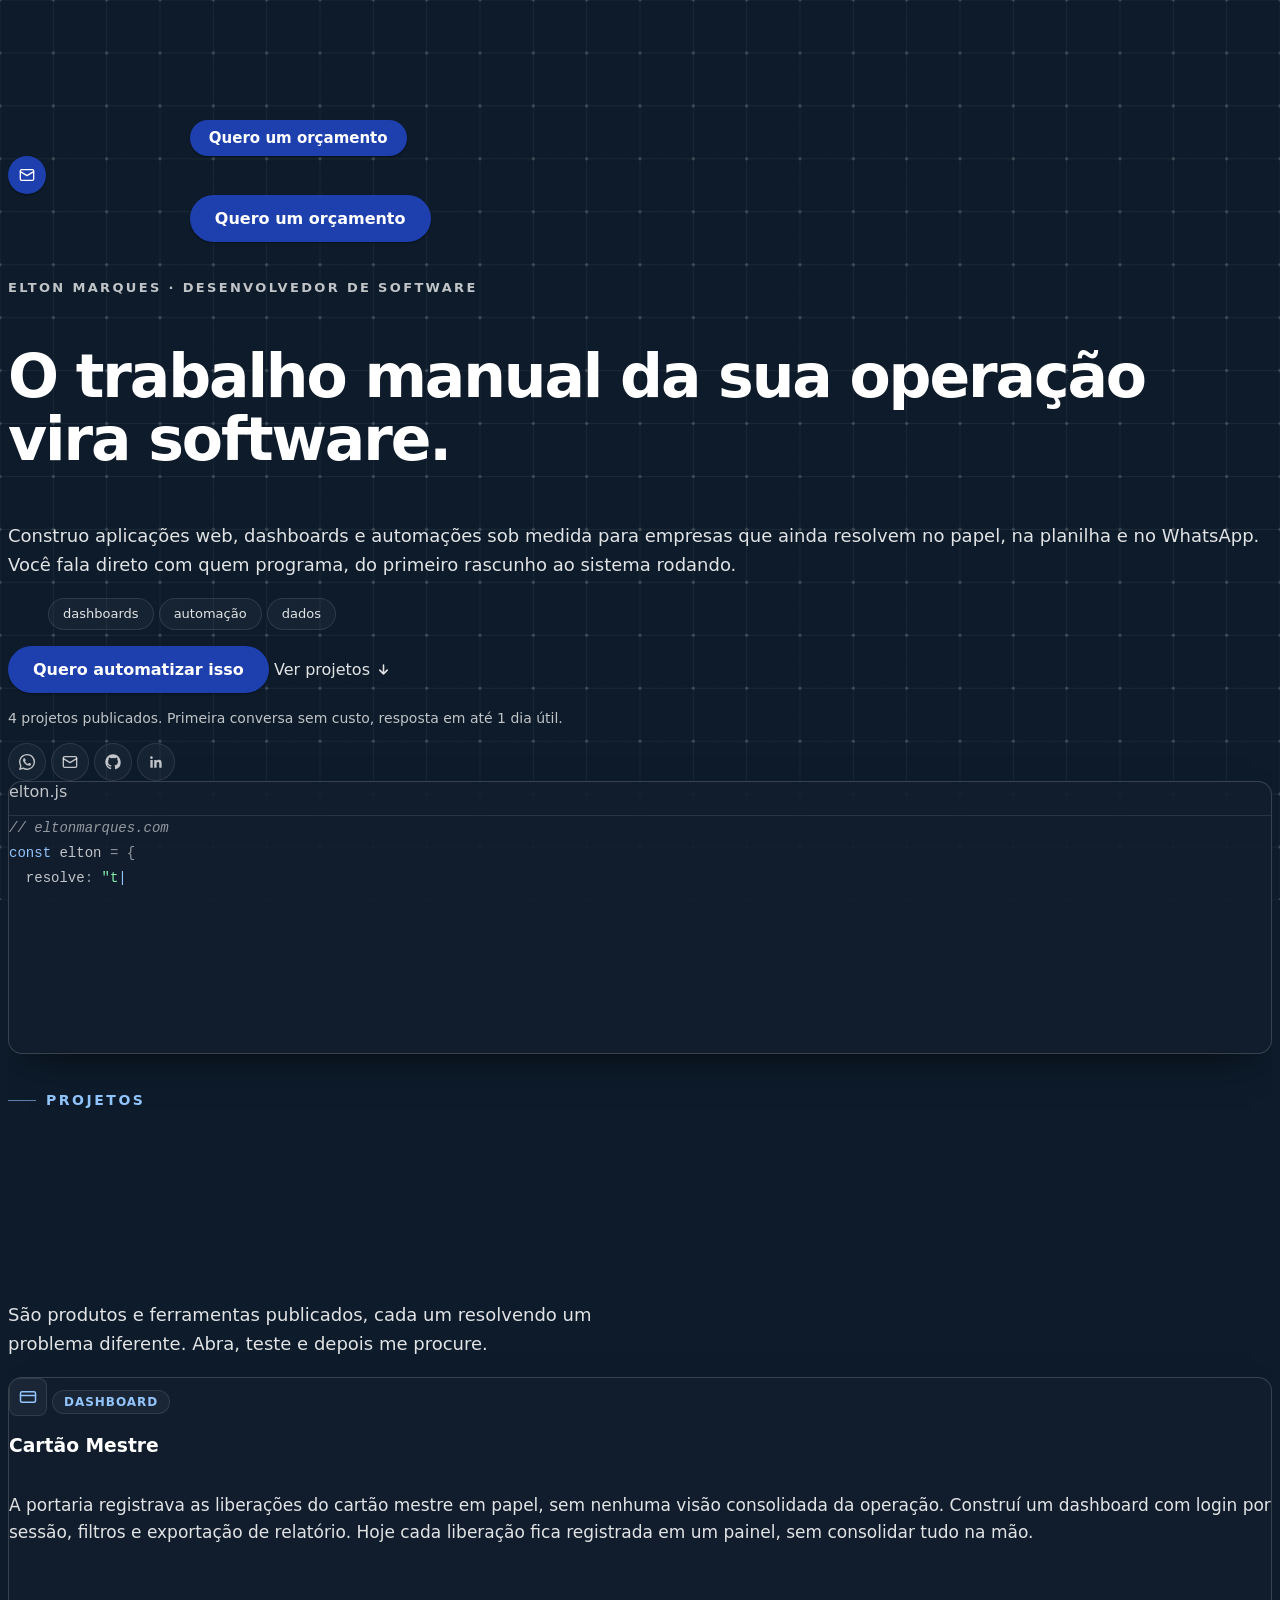
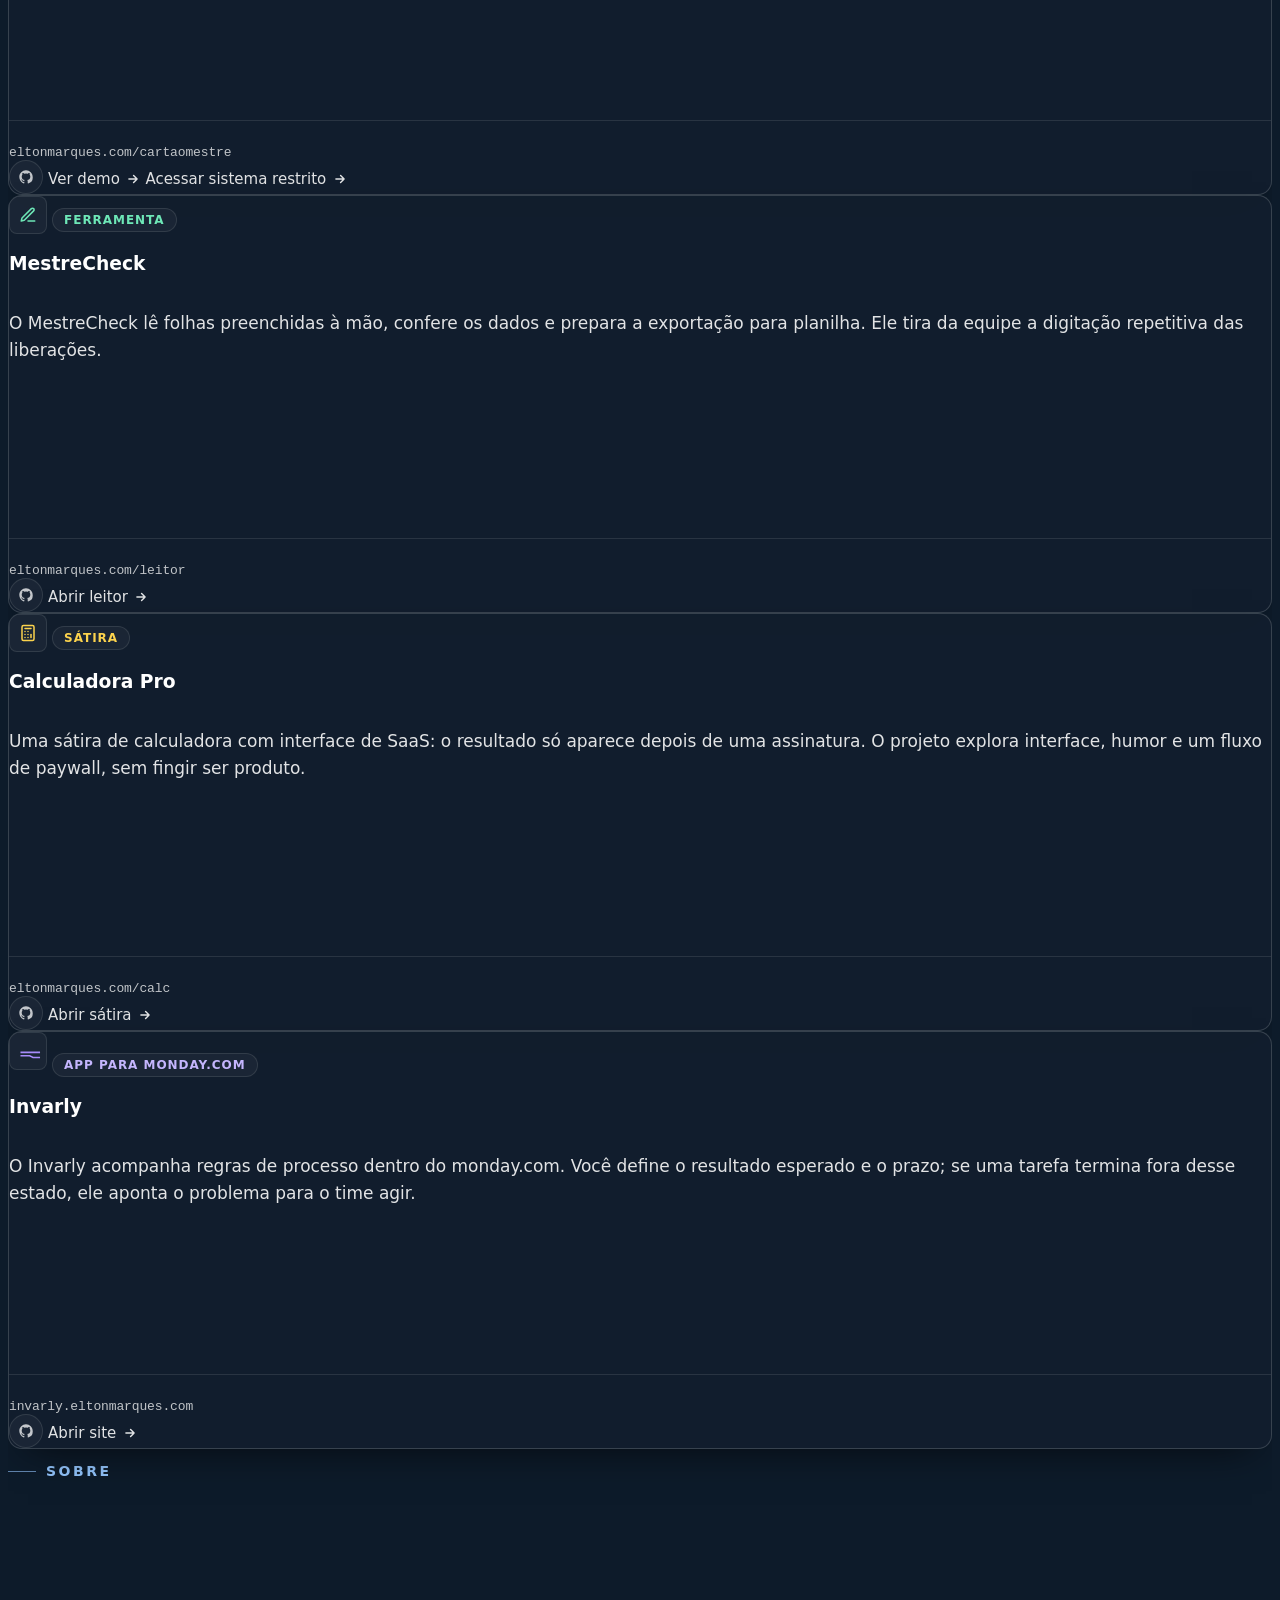
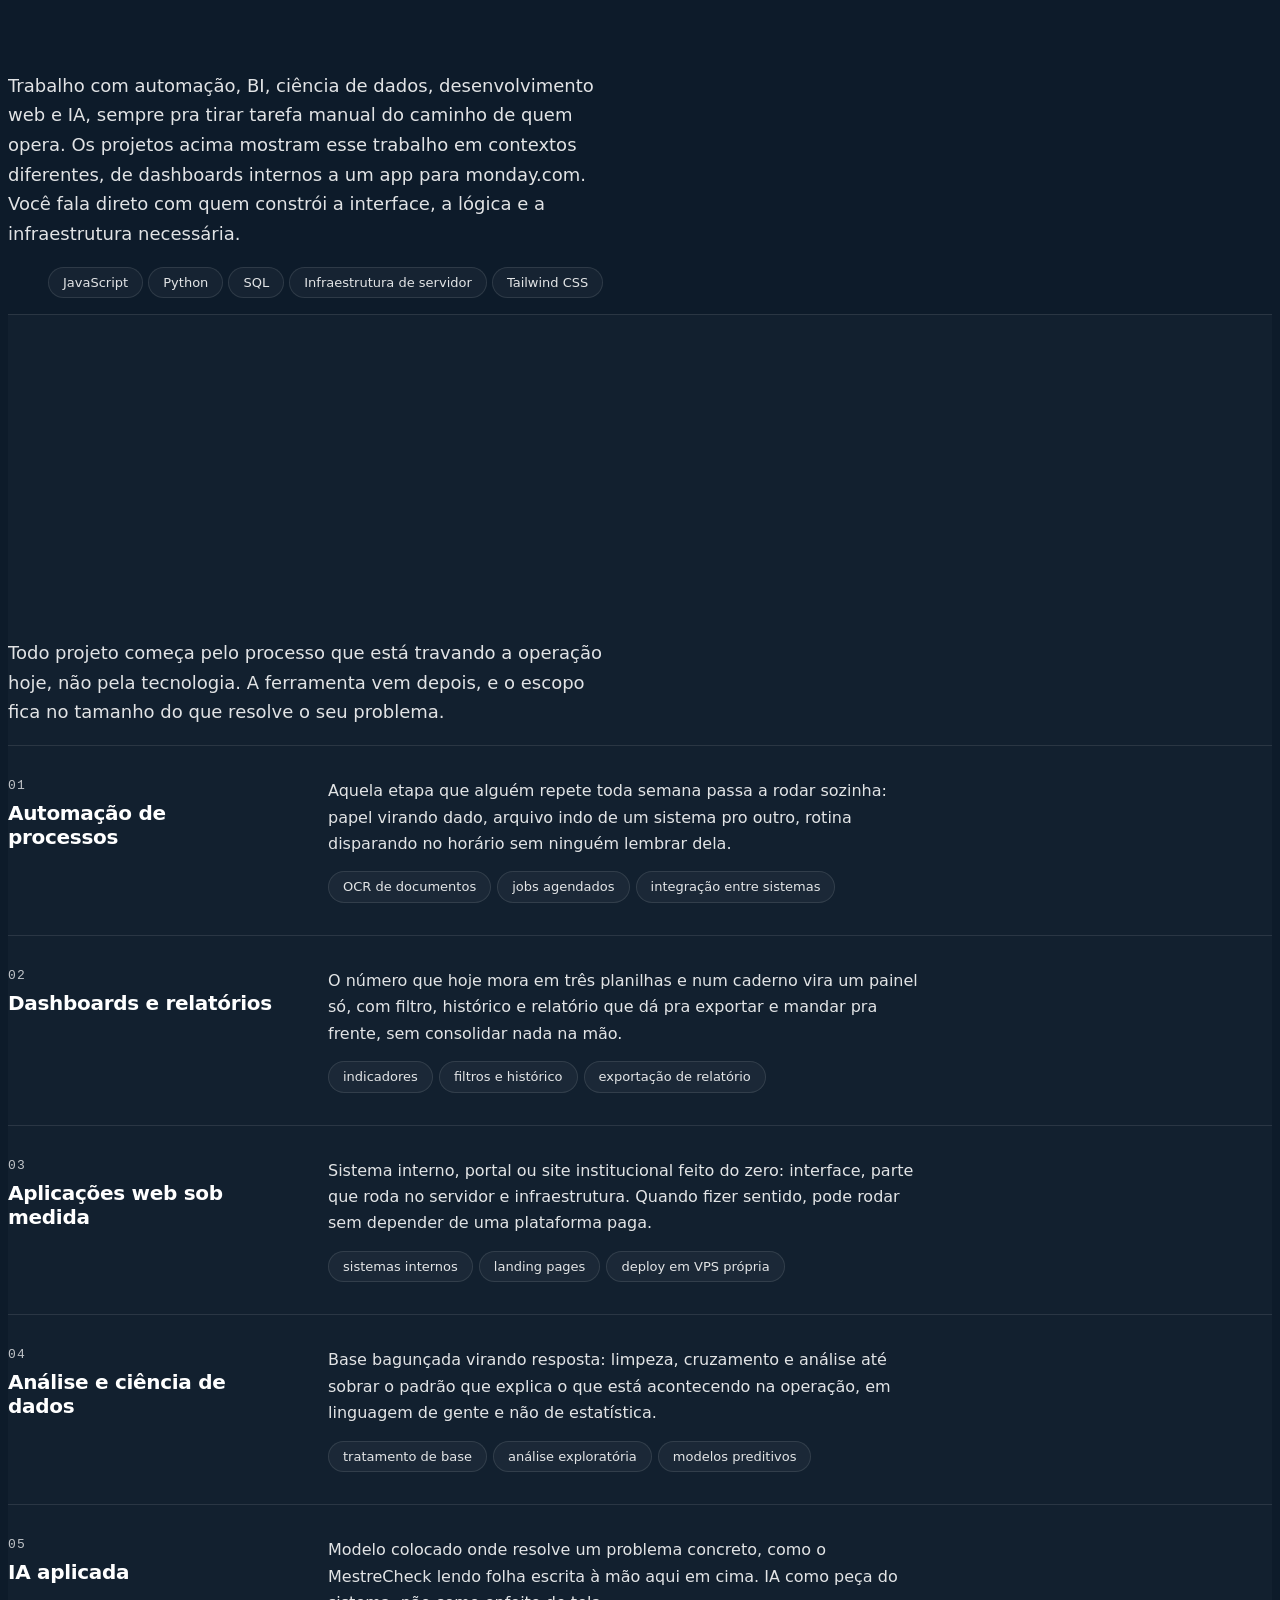
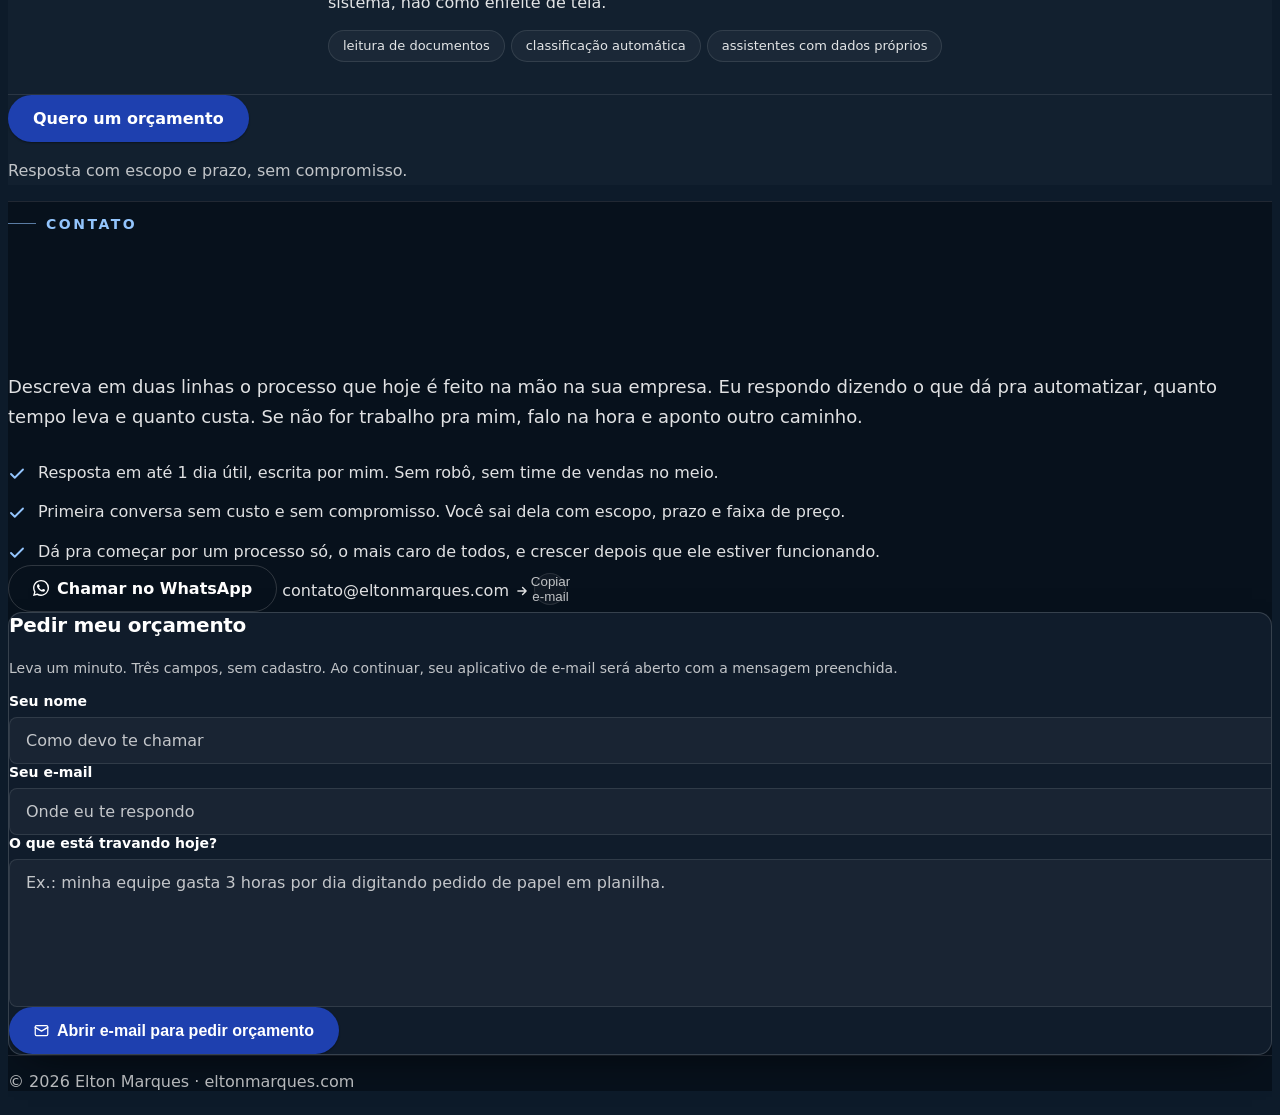
==== commit 61e2b7a1: "style: tighten project card spacing" ====
--- a/deploy/hub/index.html
+++ b/deploy/hub/index.html
@@ -673,7 +673,11 @@
        celular a altura volta a ser definida pelo conteúdo, sem áreas vazias. */
       @media (min-width: 640px) {
         .cm-project-card {
-          min-height: 31.75rem;
+          min-height: 26rem;
+        }
+        .cm-project-card .cm-lead--sm {
+          font-size: 1.0625rem;
+          line-height: 1.6;
         }
       }
       .cm-card__foot {
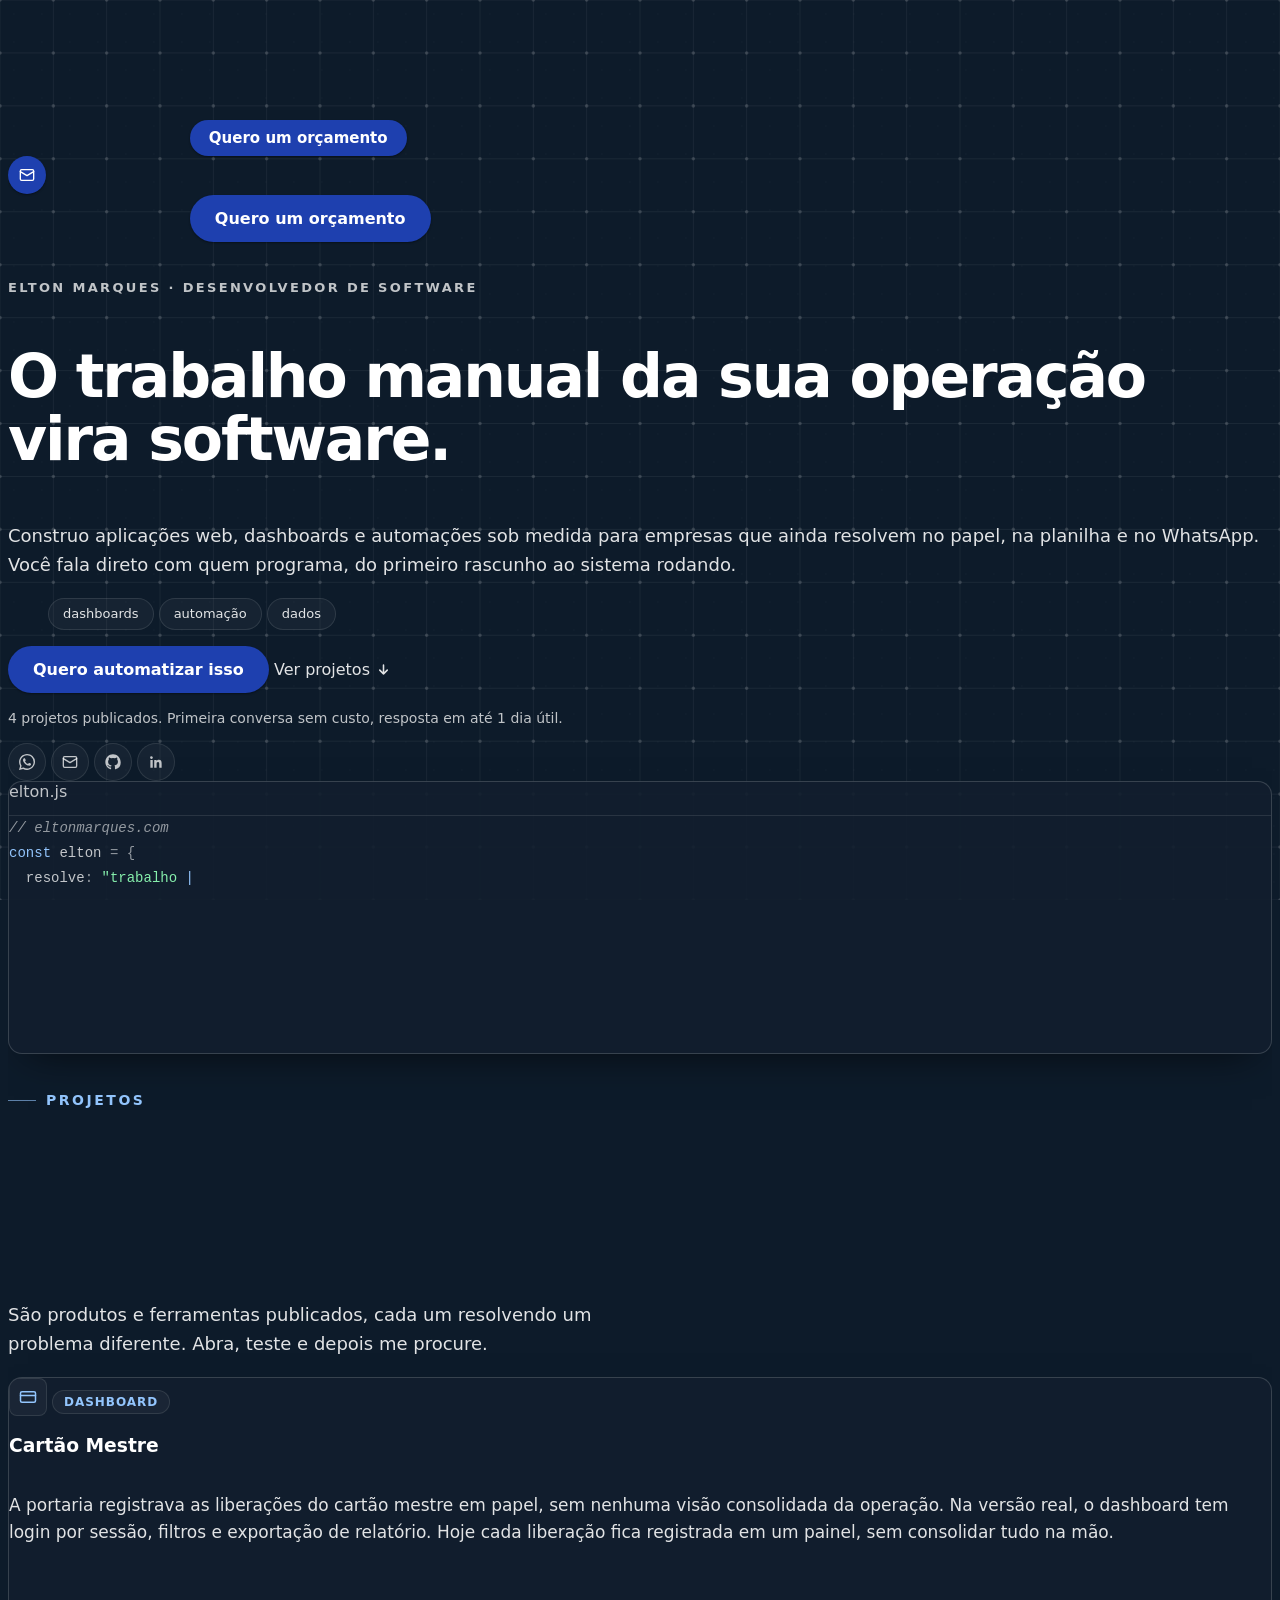
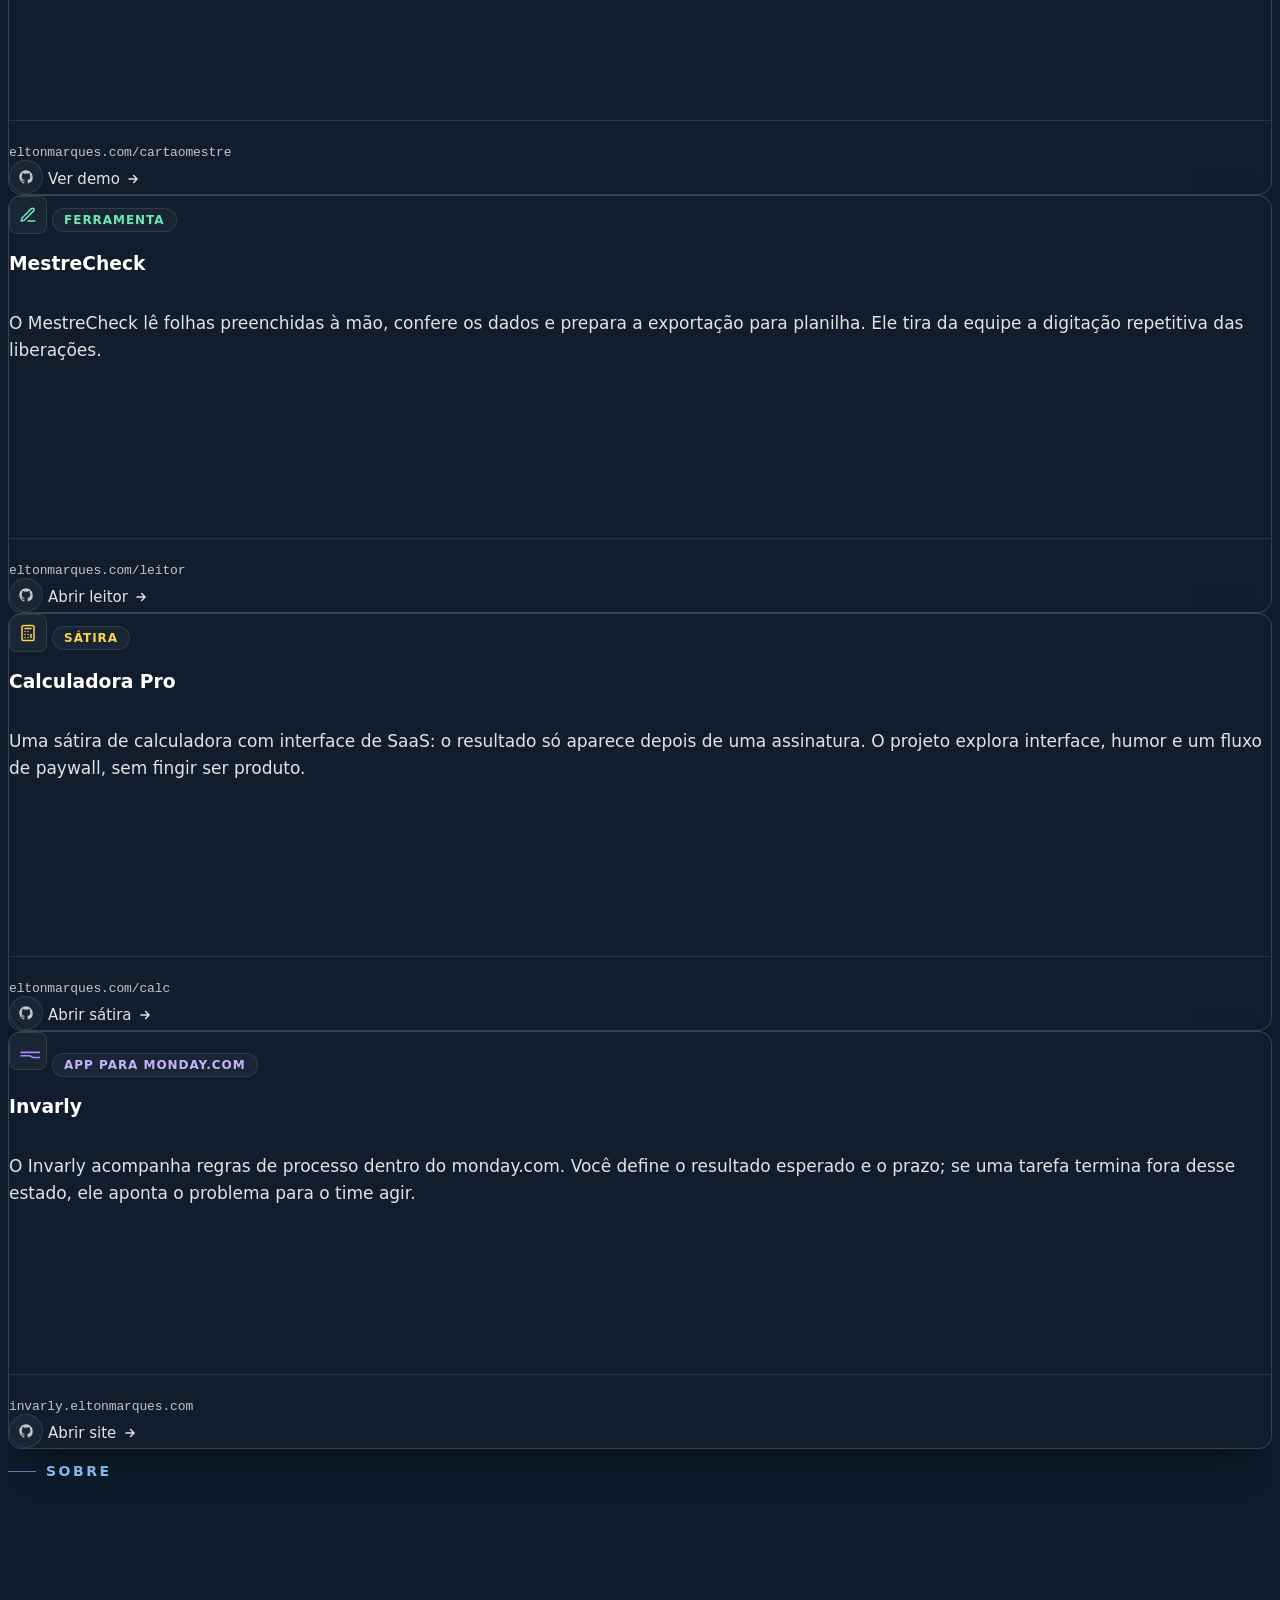
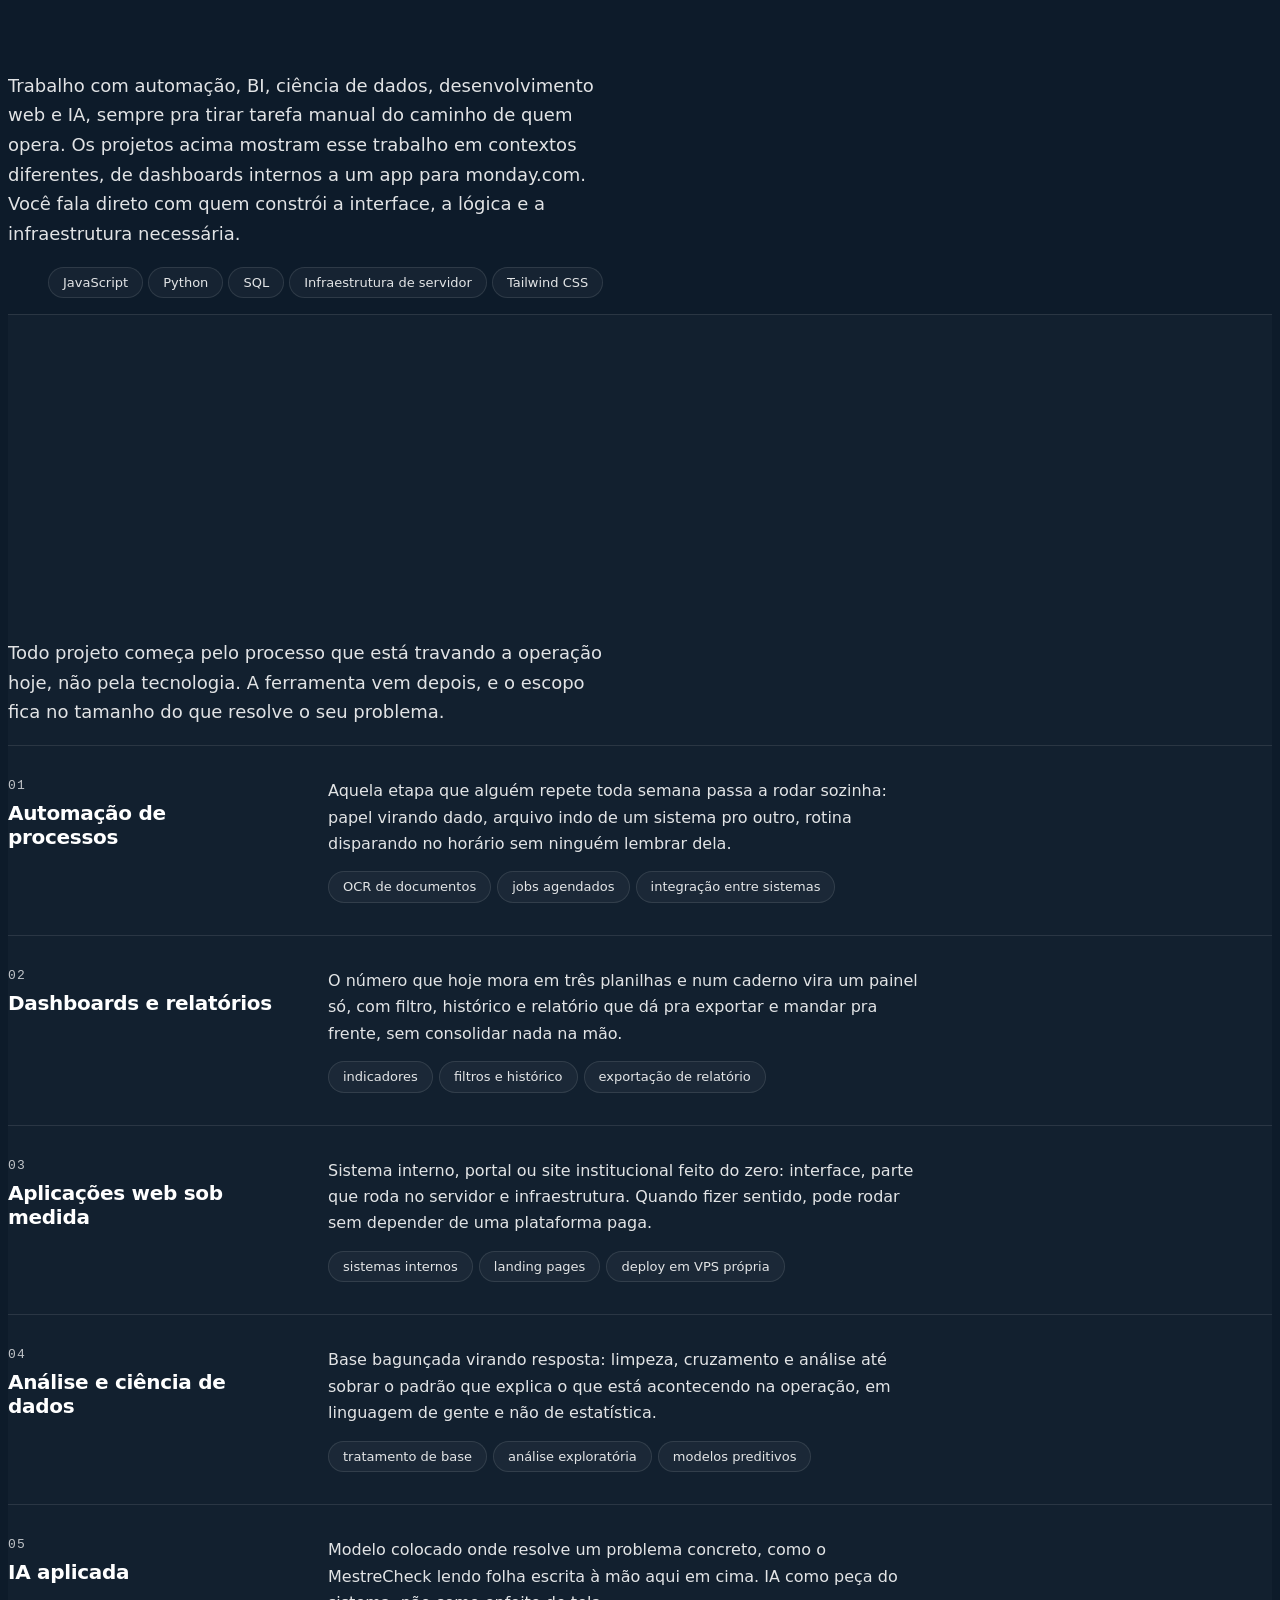
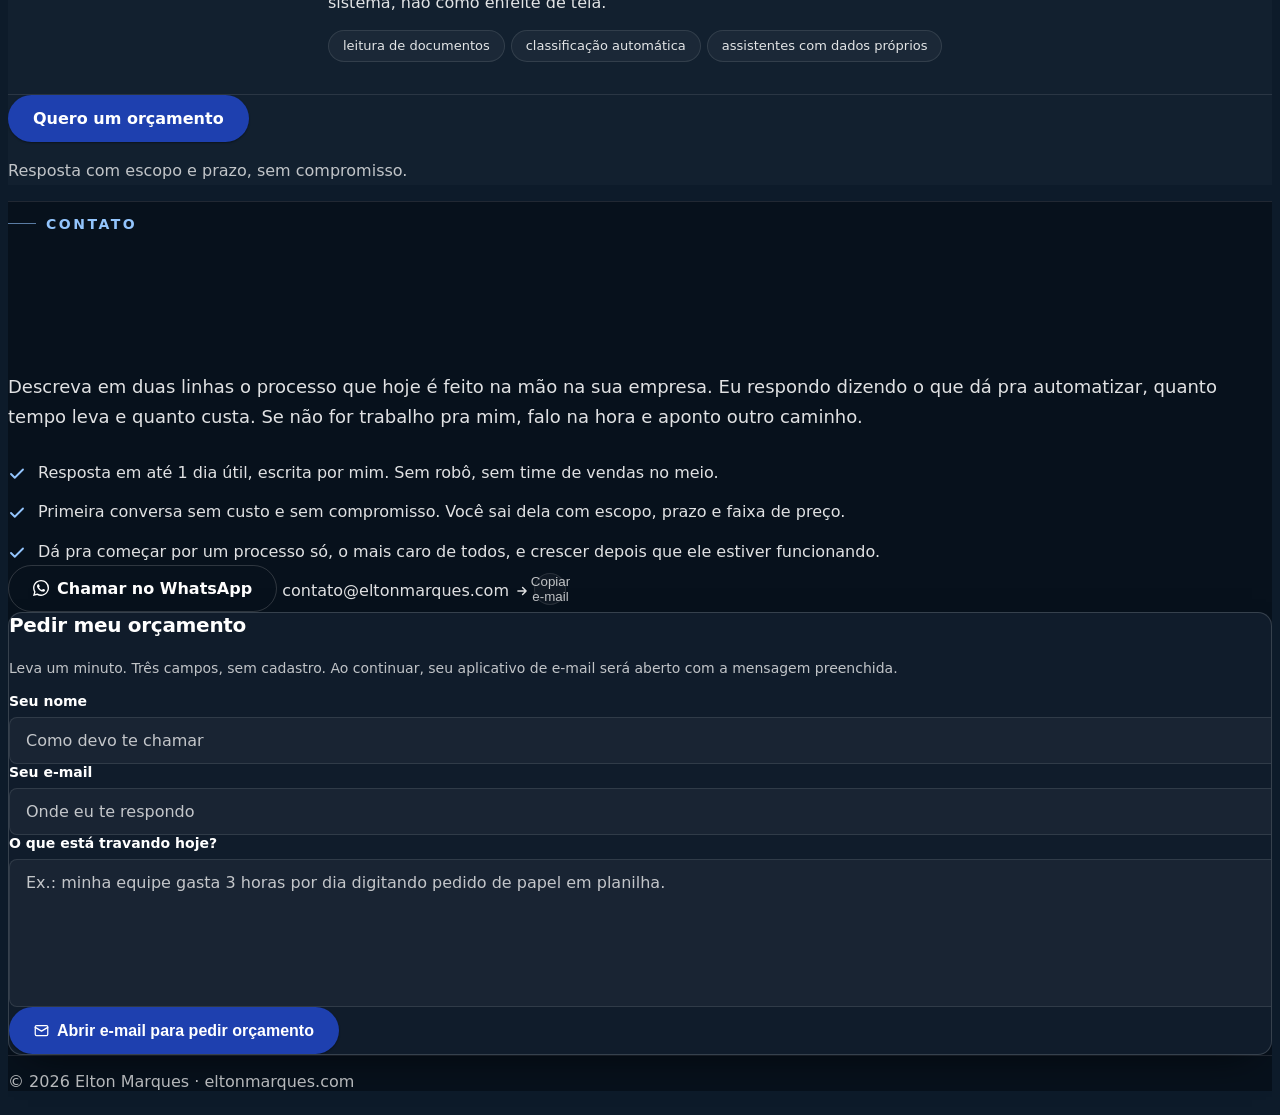
==== commit 4c5f2acd: "fix: clarify Cartao Mestre demo scope" ====
--- a/deploy/hub/index.html
+++ b/deploy/hub/index.html
@@ -1636,8 +1636,8 @@
 
           <p class="cm-lead cm-lead--sm mt-3 max-w-[62ch]">
             A portaria registrava as liberações do cartão mestre em papel, sem
-            nenhuma visão consolidada da operação. Construí um dashboard com
-            login por sessão, filtros e exportação de relatório. Hoje cada
+            nenhuma visão consolidada da operação. Na versão real, o dashboard
+            tem login por sessão, filtros e exportação de relatório. Hoje cada
             liberação fica registrada em um painel, sem consolidar tudo na mão.
           </p>
 
@@ -1664,12 +1664,6 @@
                   class="cm-card__arrow"
                 >
                   Ver demo
-                  <svg width="14" height="14" aria-hidden="true">
-                    <use href="#i-arrow-right"></use>
-                  </svg>
-                </a>
-                <a href="/cartaomestre/" class="cm-card__arrow">
-                  Acessar sistema restrito
                   <svg width="14" height="14" aria-hidden="true">
                     <use href="#i-arrow-right"></use>
                   </svg>
